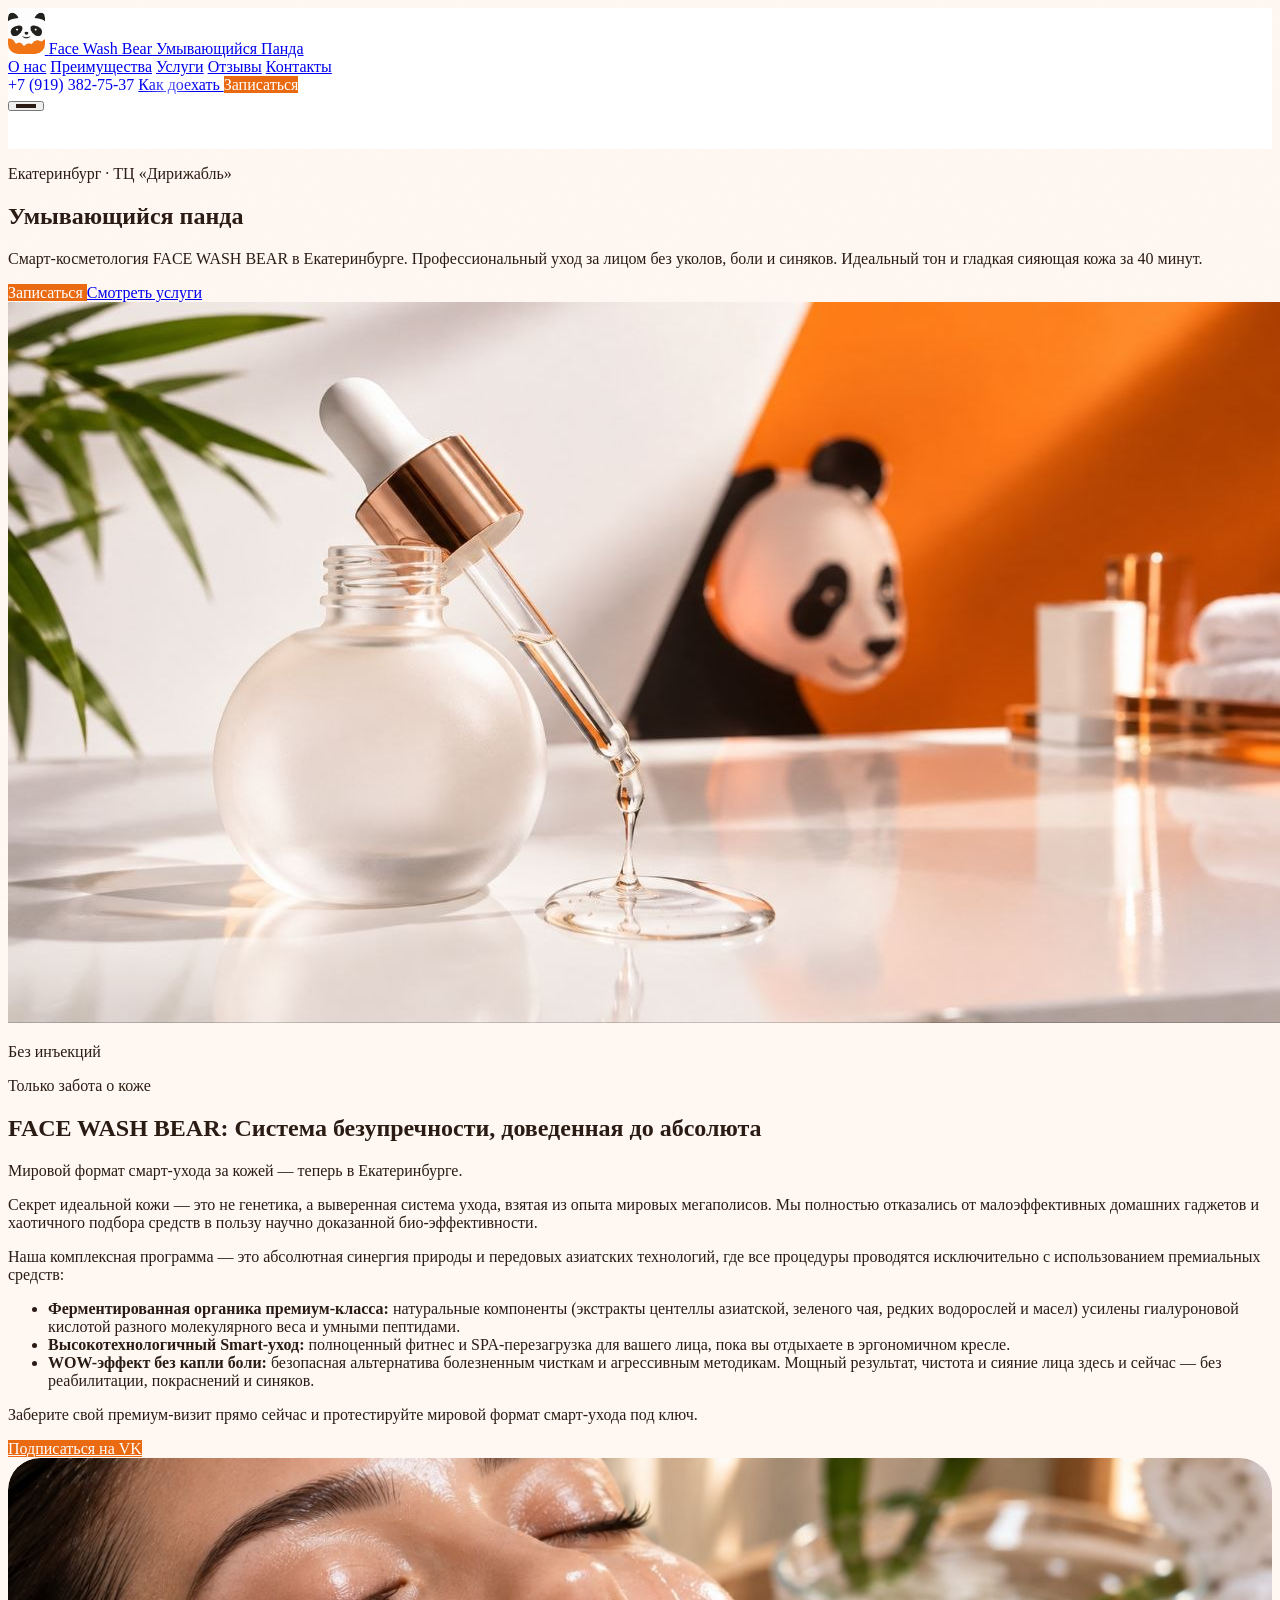
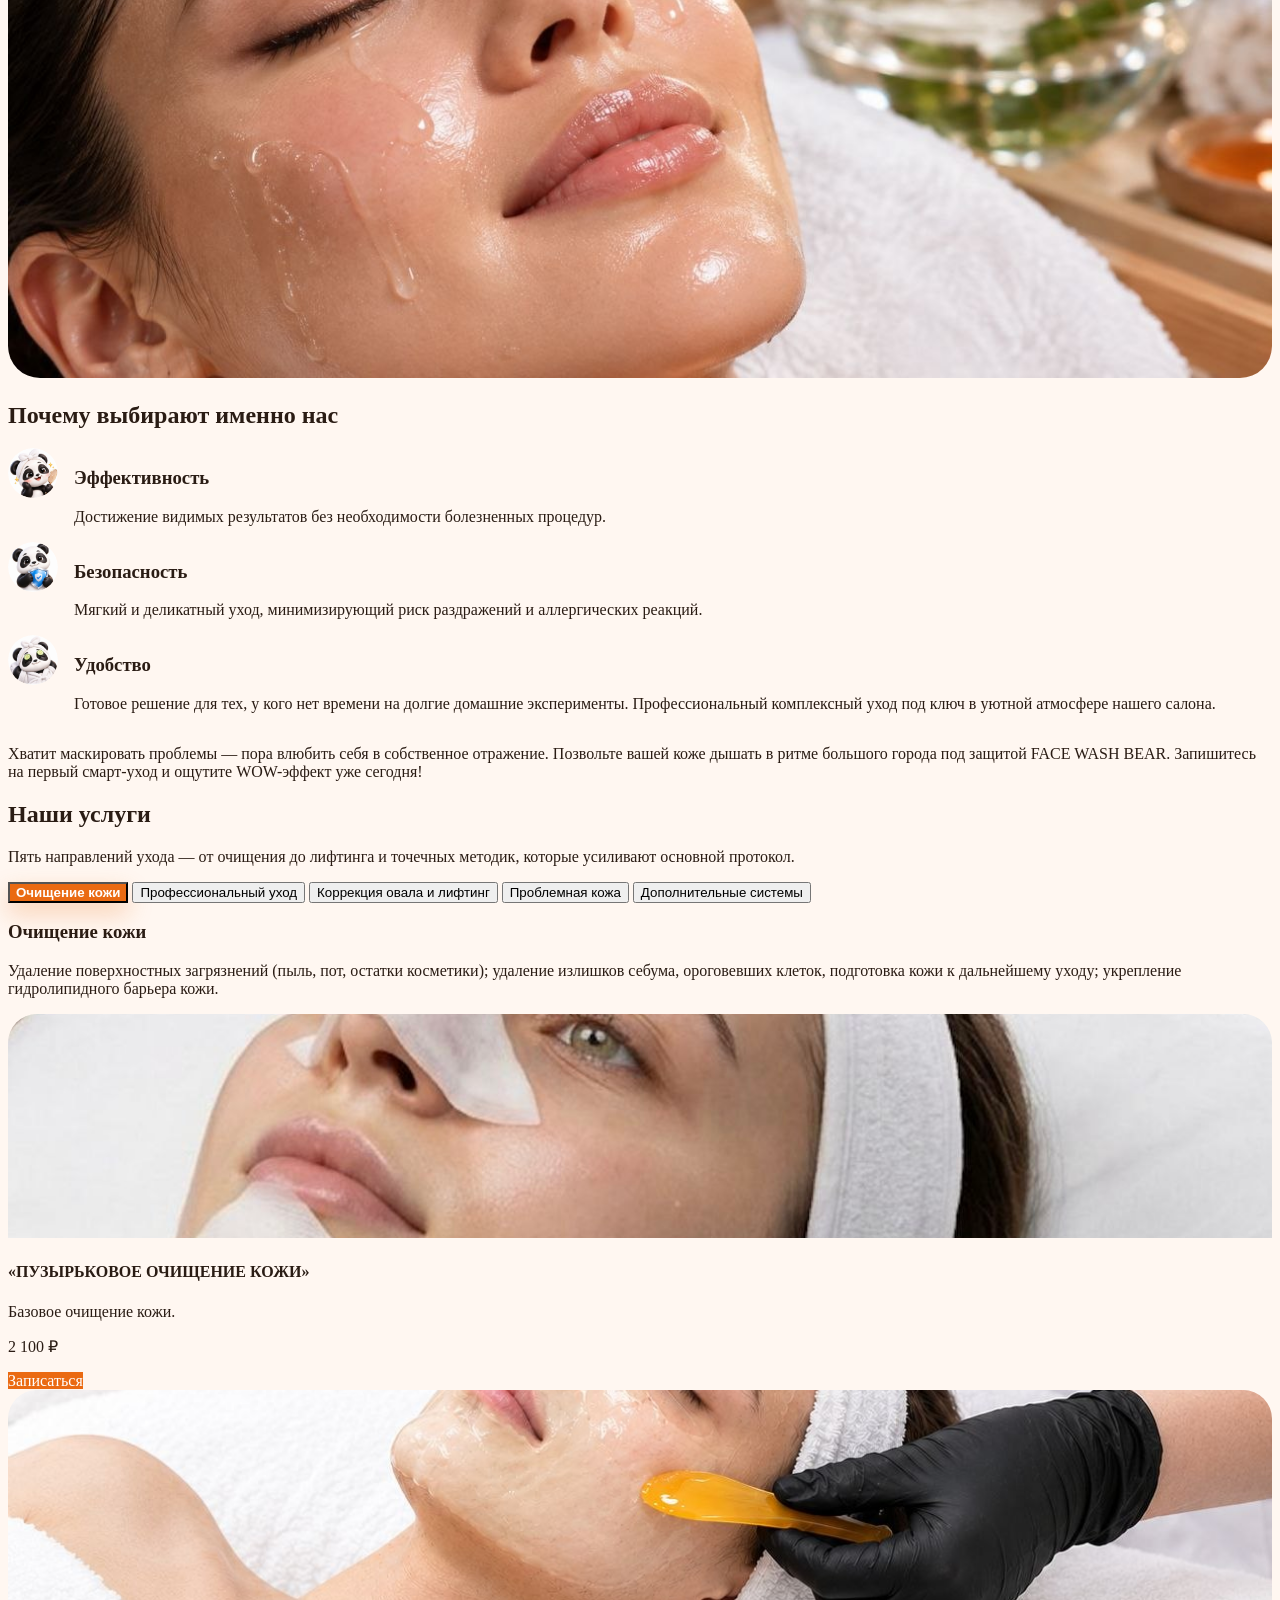
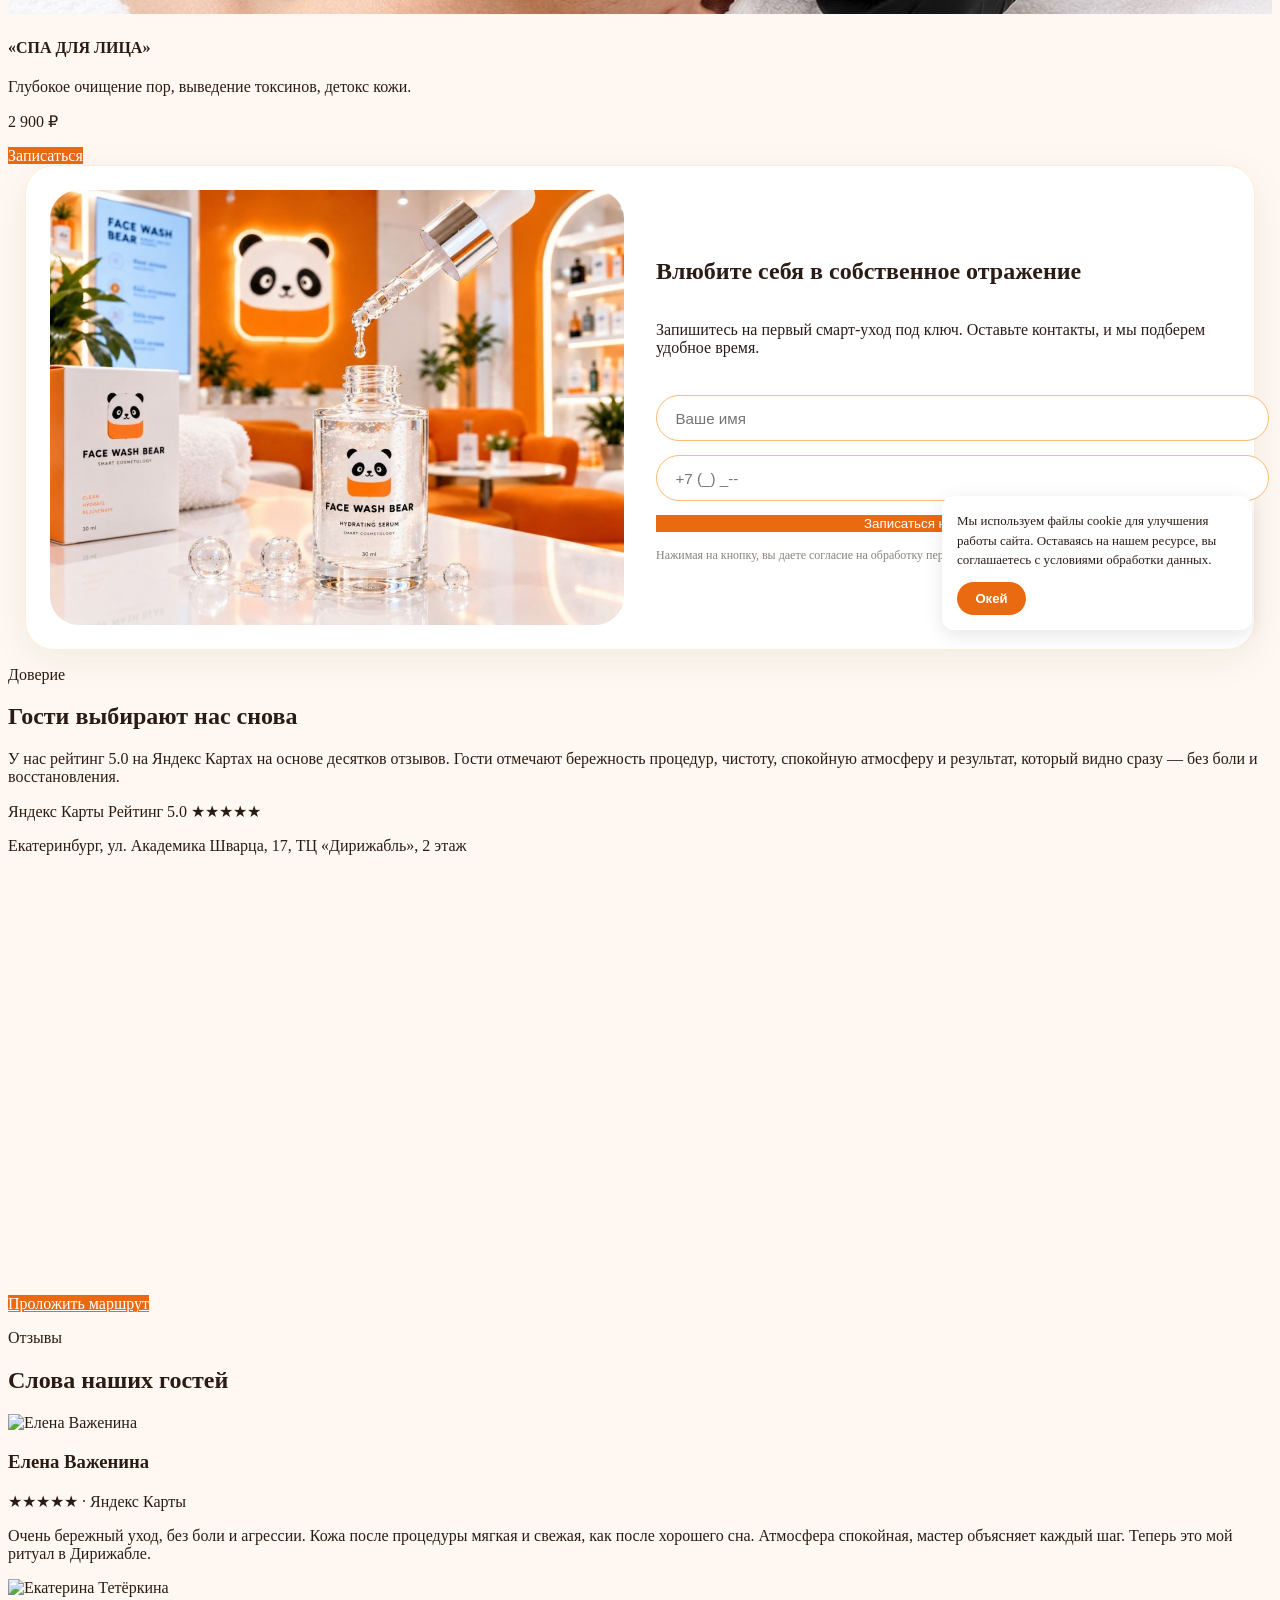
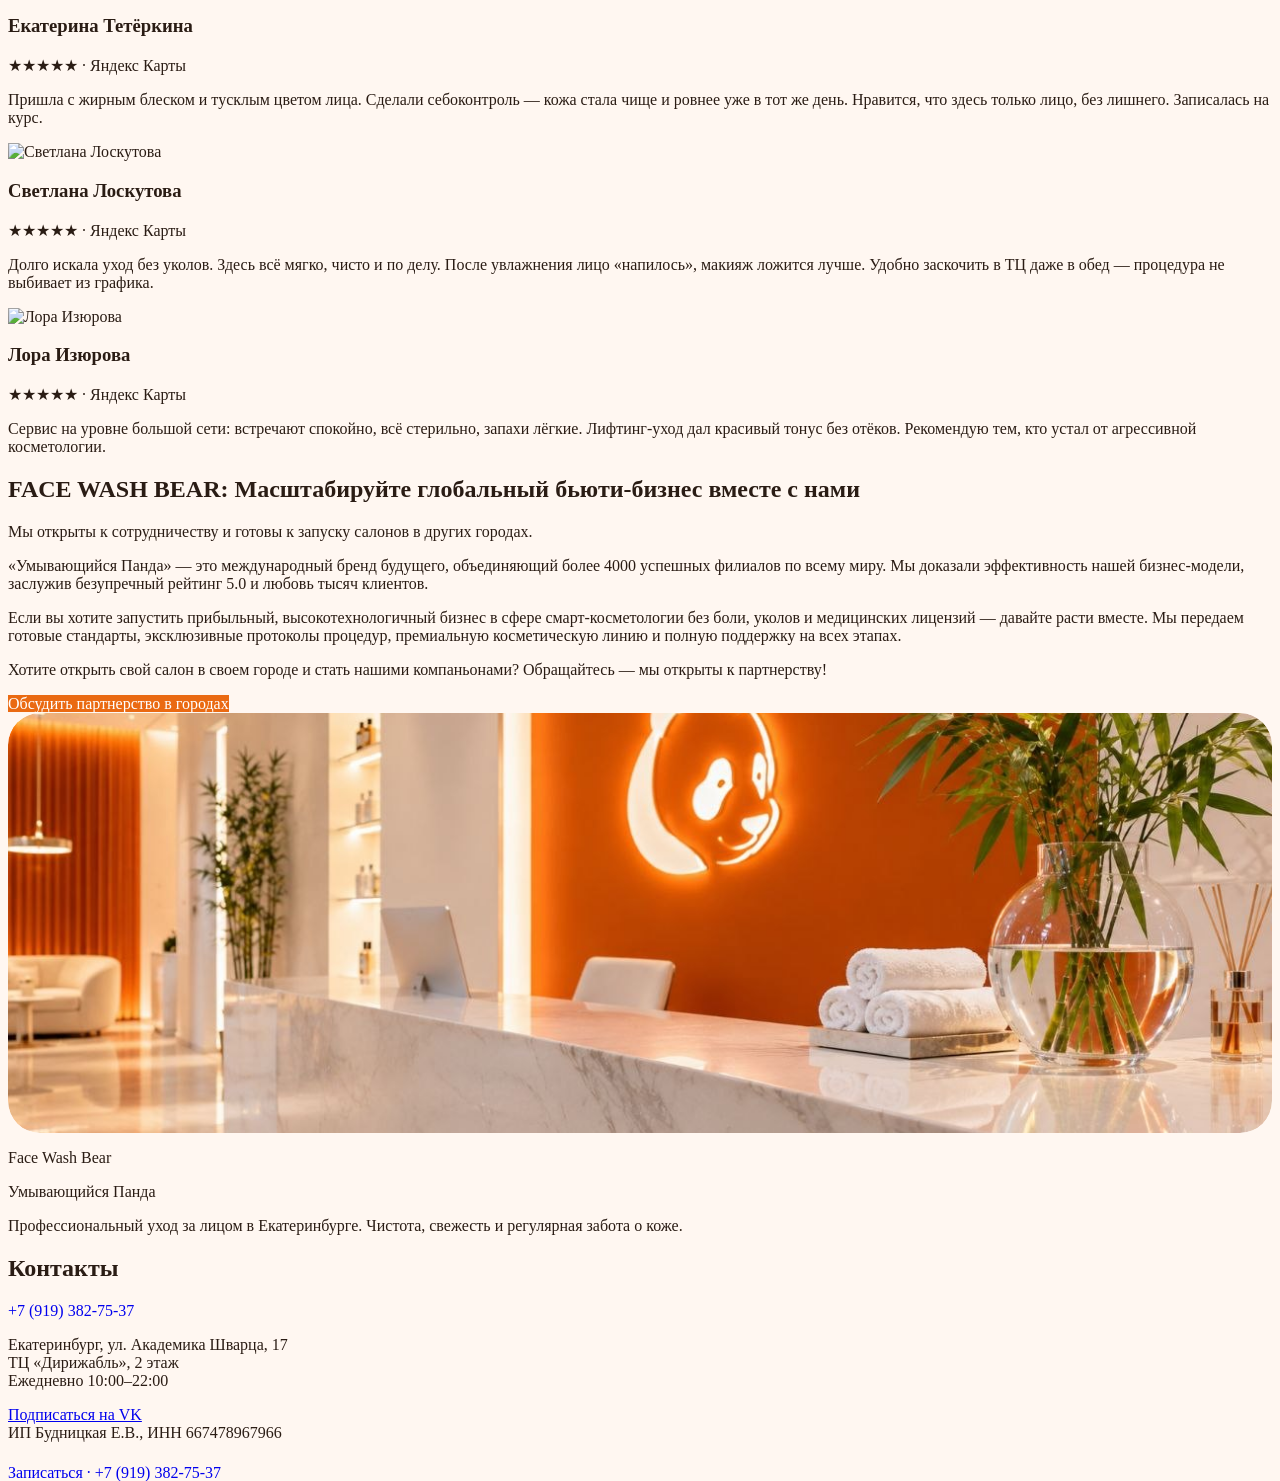
==== index.html @ f10e295e "Connect the order form to Formspree and add a local cookie box." ====
<!DOCTYPE html>
<html lang="ru">
<head>
  <meta charset="UTF-8">
  <meta name="viewport" content="width=device-width, initial-scale=1.0">
  <title>Умывающийся Панда — профессиональный уход за лицом в Екатеринбурге</title>
  <meta name="description" content="FACE WASH BEAR в Екатеринбурге: бережный уход за лицом без инъекций. ТЦ Дирижабль, ул. Академика Шварца, 17. Запись: +7 (919) 382-75-37.">
  <link rel="preconnect" href="https://fonts.googleapis.com">
  <link rel="preconnect" href="https://fonts.gstatic.com" crossorigin>
  <link href="https://fonts.googleapis.com/css2?family=Cormorant+Garamond:wght@500;600;700&family=Manrope:wght@400;500;600;700&display=swap" rel="stylesheet">
  <script src="https://cdn.tailwindcss.com"></script>
  <script>
    tailwind.config = {
      theme: {
        extend: {
          colors: {
            orange: {
              50: "#fff7f1",
              100: "#ffefe4",
              200: "#ffd8c2",
              300: "#ffb894",
              400: "#ff9448",
              500: "#f97316",
              600: "#ea6a12",
              700: "#c2410c",
              800: "#9a3412"
            },
            ink: "#2a1c14"
          },
          fontFamily: {
            serif: ["Cormorant Garamond", "serif"],
            sans: ["Manrope", "sans-serif"]
          },
          maxWidth: {
            site: "1180px"
          }
        }
      }
    };
  </script>
  <link rel="stylesheet" href="css/custom.css">
</head>
<body class="font-sans antialiased">
  <header id="header" class="site-header fixed inset-x-0 top-0 z-50">
    <div class="mx-auto flex max-w-site items-center justify-between gap-4 px-5 py-4 lg:px-8">
      <a href="#hero" class="flex shrink-0 items-center gap-3">
        <!-- Логотип салона: загрузите файл images/logo.png (квадрат 160×160, прозрачный фон, панда/название бренда) -->
        <img
          src="images/logo.png"
          onerror="this.onerror=null;this.src='https://picsum.photos/seed/facewashbear-logo/160/160'"
          alt="Логотип салона Умывающийся Панда"
          class="h-11 w-11 rounded-full object-cover ring-1 ring-orange-200"
        >
        <span class="leading-tight">
          <span class="block text-[11px] uppercase tracking-[0.22em] text-orange-700">Face Wash Bear</span>
          <span class="block font-serif text-lg font-semibold text-ink">Умывающийся Панда</span>
        </span>
      </a>

      <nav class="hidden items-center gap-8 lg:flex" aria-label="Основное меню">
        <a data-nav href="#about" class="nav-link text-sm text-ink/80 hover:text-ink">О нас</a>
        <a data-nav href="#benefits" class="nav-link text-sm text-ink/80 hover:text-ink">Преимущества</a>
        <a data-nav href="#services" class="nav-link text-sm text-ink/80 hover:text-ink">Услуги</a>
        <a data-nav href="#reviews" class="nav-link text-sm text-ink/80 hover:text-ink">Отзывы</a>
        <a data-nav href="#contacts" class="nav-link text-sm text-ink/80 hover:text-ink">Контакты</a>
      </nav>

      <div class="hidden items-center gap-3 lg:flex">
        <a href="tel:+79193827537" class="phone-link text-sm font-medium text-ink">+7 (919) 382-75-37</a>
        <a href="#map" class="rounded-full border border-orange-300 px-5 py-2.5 text-sm font-medium text-orange-800 transition hover:bg-orange-100">
          Как доехать
        </a>
        <a href="tel:+79193827537" class="btn-primary rounded-full bg-orange-700 px-5 py-2.5 text-sm font-semibold text-white">
          Записаться
        </a>
      </div>

      <button id="burger" class="burger flex h-11 w-11 flex-col items-center justify-center gap-1.5 rounded-full border border-orange-200 bg-white/80 lg:hidden" aria-label="Открыть меню" aria-expanded="false">
        <span></span><span></span><span></span>
      </button>
    </div>

    <div id="mobile-menu" class="mobile-menu absolute inset-x-4 top-[84px] rounded-3xl border border-orange-100 bg-white/95 p-6 shadow-xl shadow-orange-800/5 backdrop-blur-xl lg:hidden">
      <nav class="flex flex-col gap-4 text-base" aria-label="Мобильное меню">
        <a href="#about">О нас</a>
        <a href="#benefits">Преимущества</a>
        <a href="#services">Услуги</a>
        <a href="#reviews">Отзывы</a>
        <a href="#contacts">Контакты</a>
      </nav>
      <div class="mt-6 grid gap-3">
        <a href="tel:+79193827537" class="phone-link text-center text-base font-medium text-ink">+7 (919) 382-75-37</a>
        <a href="#map" class="rounded-full border border-orange-300 px-5 py-3 text-center text-sm font-medium">Как доехать</a>
        <a href="tel:+79193827537" class="rounded-full bg-orange-700 px-5 py-3 text-center text-sm font-semibold text-white">Записаться</a>
      </div>
    </div>
  </header>

  <main>
    <section id="hero" class="relative overflow-hidden px-5 pb-20 pt-32 lg:px-8 lg:pb-28 lg:pt-40">
      <div class="hero-orb pointer-events-none absolute -left-24 top-10 h-72 w-72 rounded-full bg-orange-200/70 blur-3xl"></div>
      <div class="hero-orb pointer-events-none absolute right-0 top-40 h-80 w-80 rounded-full bg-orange-100 blur-3xl"></div>

      <div class="mx-auto grid max-w-site items-center gap-12 lg:grid-cols-[1.05fr_0.95fr] lg:gap-16">
        <div>
          <p class="mb-5 inline-flex items-center gap-2 rounded-full bg-white/80 px-4 py-2 text-xs uppercase tracking-[0.18em] text-orange-700 ring-1 ring-orange-200">
            Екатеринбург · ТЦ «Дирижабль»
          </p>
          <h1 class="relative z-10 max-w-xl font-serif text-4xl font-bold leading-[1.12] text-ink sm:text-5xl lg:text-[3.4rem]">
            Умывающийся панда
          </h1>
          <p class="relative z-10 mt-6 max-w-lg text-base leading-relaxed text-ink sm:text-lg">
            Смарт-косметология FACE WASH BEAR в Екатеринбурге. Профессиональный уход за лицом без уколов, боли и синяков. Идеальный тон и гладкая сияющая кожа за 40 минут.
          </p>
          <div class="mt-9 flex flex-col gap-3 sm:flex-row">
            <a href="tel:+79193827537" class="btn-primary inline-flex items-center justify-center rounded-full bg-orange-700 px-7 py-3.5 text-sm font-semibold text-white">
              Записаться
            </a>
            <a href="#services" class="inline-flex items-center justify-center rounded-full px-7 py-3.5 text-sm font-medium text-orange-800 ring-1 ring-orange-300 hover:bg-white">
              Смотреть услуги
            </a>
          </div>
        </div>

        <div class="hero-photo relative">
          <div class="absolute -left-6 -top-6 h-28 w-28 rounded-full bg-orange-200/80 blur-2xl"></div>
          <!-- Главное фото Hero: images/hero-bg.jpg — сыворотка и панда, оранжевый фон -->
          <div class="overflow-hidden rounded-[2.2rem] bg-orange-100 shadow-[0_30px_80px_rgba(194,65,12,0.14)]">
            <img
              src="images/hero-bg.jpg"
              alt="Сыворотка FACE WASH BEAR"
              class="h-[420px] w-full object-cover lg:h-[540px]"
            >
          </div>
          <div class="absolute -bottom-5 left-6 rounded-2xl bg-white/90 px-5 py-4 shadow-lg shadow-orange-800/10 backdrop-blur">
            <p class="text-xs uppercase tracking-[0.16em] text-orange-700">Без инъекций</p>
            <p class="font-serif text-xl text-ink">Только забота о коже</p>
          </div>
        </div>
      </div>
    </section>

    <section id="about" class="px-5 py-20 lg:px-8 lg:py-28">
      <div class="mx-auto grid max-w-site items-center gap-14 lg:grid-cols-2">
        <div class="reveal">
          <h2 class="font-serif text-3xl font-bold leading-tight sm:text-4xl lg:text-5xl">
            FACE WASH BEAR: Система безупречности, доведенная до абсолюта
          </h2>
          <p class="mt-4 font-serif text-xl font-semibold leading-snug text-orange-700 sm:text-2xl">
            Мировой формат смарт-ухода за кожей — теперь в Екатеринбурге.
          </p>
          <div class="mt-7 space-y-5 text-base leading-relaxed text-ink/80">
            <p>
              Секрет идеальной кожи — это не генетика, а выверенная система ухода, взятая из опыта мировых мегаполисов. Мы полностью отказались от малоэффективных домашних гаджетов и хаотичного подбора средств в пользу научно доказанной био-эффективности.
            </p>
            <p>
              Наша комплексная программа — это абсолютная синергия природы и передовых азиатских технологий, где все процедуры проводятся исключительно с использованием премиальных средств:
            </p>
          </div>
          <ul id="benefits" class="mt-6 list-disc space-y-4 pl-5 text-base leading-relaxed text-ink/80">
            <li>
              <strong class="font-semibold text-ink">Ферментированная органика премиум-класса:</strong> натуральные компоненты (экстракты центеллы азиатской, зеленого чая, редких водорослей и масел) усилены гиалуроновой кислотой разного молекулярного веса и умными пептидами.
            </li>
            <li>
              <strong class="font-semibold text-ink">Высокотехнологичный Smart-уход:</strong> полноценный фитнес и SPA-перезагрузка для вашего лица, пока вы отдыхаете в эргономичном кресле.
            </li>
            <li>
              <strong class="font-semibold text-ink">WOW-эффект без капли боли:</strong> безопасная альтернатива болезненным чисткам и агрессивным методикам. Мощный результат, чистота и сияние лица здесь и сейчас — без реабилитации, покраснений и синяков.
            </li>
          </ul>
          <p class="mt-8 font-serif text-lg font-bold italic leading-snug text-orange-800 sm:text-xl">
            Заберите свой премиум-визит прямо сейчас и протестируйте мировой формат смарт-ухода под ключ.
          </p>
          <a href="https://vk.ru/club237378703" target="_blank" rel="noopener noreferrer" class="btn-primary mt-6 inline-flex rounded-full bg-orange-700 px-5 py-2.5 text-sm font-semibold text-white">
            Подписаться на VK
          </a>
        </div>
        <div class="about-visual reveal overflow-hidden rounded-[2rem]">
          <!-- Фото раздела «О бренде»: images/about-brand.png -->
          <img
            src="images/about-brand.png"
            alt="Уход за лицом FACE WASH BEAR"
            class="about-photo h-[520px] w-full object-cover"
          >
        </div>
      </div>
    </section>

    <section id="why-us" class="bg-white/60 px-5 py-20 lg:px-8 lg:py-28">
      <div class="mx-auto max-w-3xl">
        <h2 class="text-center font-serif text-3xl font-bold leading-tight sm:text-4xl lg:text-5xl">
          Почему выбирают именно нас
        </h2>

        <ul class="utp-list mt-12 space-y-8">
          <li class="utp-item flex items-start gap-4 sm:gap-5">
            <!-- Иконка панды для Эффективности -->
            <span class="utp-icon-wrap">
              <img src="images/utp-effectiveness.png" alt="" class="utp-icon">
            </span>
            <div>
              <h3 class="font-serif text-xl font-bold sm:text-2xl">Эффективность</h3>
              <p class="mt-2 text-base leading-relaxed text-ink/80">Достижение видимых результатов без необходимости болезненных процедур.</p>
            </div>
          </li>
          <li class="utp-item flex items-start gap-4 sm:gap-5">
            <!-- Иконка панды для Безопасности -->
            <span class="utp-icon-wrap">
              <img src="images/utp-safety.png" alt="" class="utp-icon">
            </span>
            <div>
              <h3 class="font-serif text-xl font-bold sm:text-2xl">Безопасность</h3>
              <p class="mt-2 text-base leading-relaxed text-ink/80">Мягкий и деликатный уход, минимизирующий риск раздражений и аллергических реакций.</p>
            </div>
          </li>
          <li class="utp-item flex items-start gap-4 sm:gap-5">
            <!-- Иконка панды для Удобства -->
            <span class="utp-icon-wrap">
              <img src="images/utp-convenience.png" alt="" class="utp-icon">
            </span>
            <div>
              <h3 class="font-serif text-xl font-bold sm:text-2xl">Удобство</h3>
              <p class="mt-2 text-base leading-relaxed text-ink/80">Готовое решение для тех, у кого нет времени на долгие домашние эксперименты. Профессиональный комплексный уход под ключ в уютной атмосфере нашего салона.</p>
            </div>
          </li>
        </ul>

        <p class="utp-cta mt-12 text-center font-serif text-lg font-bold leading-snug text-orange-800 sm:text-xl lg:text-2xl">
          Хватит маскировать проблемы — пора влюбить себя в собственное отражение. Позвольте вашей коже дышать в ритме большого города под защитой FACE WASH BEAR. Запишитесь на первый смарт-уход и ощутите WOW-эффект уже сегодня!
        </p>
      </div>
    </section>

    <section id="services" class="px-5 py-20 lg:px-8 lg:py-28">
      <div class="mx-auto max-w-site">
        <div class="reveal mx-auto max-w-3xl text-center">
          <h2 class="font-serif text-4xl font-semibold leading-tight sm:text-5xl lg:text-6xl">Наши услуги</h2>
          <p class="mt-5 text-base leading-relaxed text-ink/70">Пять направлений ухода — от очищения до лифтинга и точечных методик, которые усиливают основной протокол.</p>
        </div>

        <div id="service-tabs" class="relative z-10 mt-10 flex flex-wrap justify-center gap-2" role="tablist" aria-label="Категории услуг">
          <button type="button" class="tab-btn is-active rounded-full bg-white px-4 py-2.5 text-sm text-ink ring-1 ring-orange-200" data-category="cat-cleanse" onclick="openServiceTab('cat-cleanse')" aria-selected="true">Очищение кожи</button>
          <button type="button" class="tab-btn rounded-full bg-white px-4 py-2.5 text-sm font-medium text-ink ring-1 ring-orange-200" data-category="cat-pro" onclick="openServiceTab('cat-pro')" aria-selected="false">Профессиональный уход</button>
          <button type="button" class="tab-btn rounded-full bg-white px-4 py-2.5 text-sm font-medium text-ink ring-1 ring-orange-200" data-category="cat-lift" onclick="openServiceTab('cat-lift')" aria-selected="false">Коррекция овала и лифтинг</button>
          <button type="button" class="tab-btn rounded-full bg-white px-4 py-2.5 text-sm font-medium text-ink ring-1 ring-orange-200" data-category="cat-problem" onclick="openServiceTab('cat-problem')" aria-selected="false">Проблемная кожа</button>
          <button type="button" class="tab-btn rounded-full bg-white px-4 py-2.5 text-sm font-medium text-ink ring-1 ring-orange-200" data-category="cat-extra" onclick="openServiceTab('cat-extra')" aria-selected="false">Дополнительные системы</button>
        </div>

        <div id="cat-cleanse" class="tab-panel is-open mt-12" role="tabpanel">
          <div class="mx-auto max-w-3xl text-center">
            <h3 class="font-serif text-3xl sm:text-4xl">Очищение кожи</h3>
            <p class="mt-4 text-sm leading-relaxed text-ink/70 sm:text-base">Удаление поверхностных загрязнений (пыль, пот, остатки косметики); удаление излишков себума, ороговевших клеток, подготовка кожи к дальнейшему уходу; укрепление гидролипидного барьера кожи.</p>
          </div>
          <div class="mt-10 grid gap-7 md:grid-cols-2">
            <article class="service-card overflow-hidden rounded-[1.8rem] bg-white ring-1 ring-orange-100">
              <!-- Картинка услуги «Пузырьковое очищение кожи»: images/bubble-clean.png -->
              <img src="images/bubble-clean.png" alt="Пузырьковое очищение кожи" class="bubble-clean-photo h-56 w-full object-cover">
              <div class="p-7">
                <h4 class="font-serif text-2xl leading-snug">«ПУЗЫРЬКОВОЕ ОЧИЩЕНИЕ КОЖИ»</h4>
                <p class="mt-3 text-sm leading-relaxed text-ink/70">Базовое очищение кожи.</p>
                <p class="mt-5 font-serif text-4xl text-orange-800">2 100 ₽</p>
                <a href="tel:+79193827537" class="btn-primary mt-6 inline-flex rounded-full bg-orange-700 px-5 py-2.5 text-sm font-semibold text-white">Записаться</a>
              </div>
            </article>
            <article class="service-card overflow-hidden rounded-[1.8rem] bg-white ring-1 ring-orange-100">
              <!-- Картинка услуги «СПА для лица»: images/spa-facial.png -->
              <img src="images/spa-facial.png" alt="СПА для лица" class="spa-facial-photo h-56 w-full object-cover">
              <div class="p-7">
                <h4 class="font-serif text-2xl leading-snug">«СПА ДЛЯ ЛИЦА»</h4>
                <p class="mt-3 text-sm leading-relaxed text-ink/70">Глубокое очищение пор, выведение токсинов, детокс кожи.</p>
                <p class="mt-5 font-serif text-4xl text-orange-800">2 900 ₽</p>
                <a href="tel:+79193827537" class="btn-primary mt-6 inline-flex rounded-full bg-orange-700 px-5 py-2.5 text-sm font-semibold text-white">Записаться</a>
              </div>
            </article>
          </div>
        </div>

        <div id="cat-pro" class="tab-panel mt-12" role="tabpanel">
          <div class="mx-auto max-w-3xl text-center">
            <h3 class="font-serif text-3xl sm:text-4xl">Профессиональный уход</h3>
            <p class="mt-4 text-sm leading-relaxed text-ink/70 sm:text-base">Профессиональные концентраты и сыворотки, аппаратные методики и глубина воздействия; решение конкретных проблем.</p>
          </div>
          <div class="mt-10 grid gap-7 md:grid-cols-2 lg:grid-cols-3">
            <article class="service-card overflow-hidden rounded-[1.8rem] bg-white ring-1 ring-orange-100">
              <!-- Картинка услуги «Супер увлажнение»: images/super-hydration.png -->
              <img src="images/super-hydration.png" alt="Супер увлажнение" class="super-hydration-photo h-56 w-full object-cover">
              <div class="p-7">
                <h4 class="font-serif text-2xl leading-snug">«СУПЕР УВЛАЖНЕНИЕ»</h4>
                <p class="mt-3 text-sm leading-relaxed text-ink/70">Эффект упругой кожи с влажным, слегка глянцевым сиянием (Dolphin skin).</p>
                <p class="mt-5 font-serif text-4xl text-orange-800">2 100 ₽</p>
                <a href="tel:+79193827537" class="btn-primary mt-6 inline-flex rounded-full bg-orange-700 px-5 py-2.5 text-sm font-semibold text-white">Записаться</a>
              </div>
            </article>
            <article class="service-card overflow-hidden rounded-[1.8rem] bg-white ring-1 ring-orange-100">
              <!-- Картинка услуги «Сияние»: images/service-shining.png -->
              <img src="images/service-shining.png" alt="Сияние" class="service-shining-photo h-56 w-full object-cover">
              <div class="p-7">
                <h4 class="font-serif text-2xl leading-snug">«СИЯНИЕ»</h4>
                <p class="mt-3 text-sm leading-relaxed text-ink/70">Ритуал осветления кожи, эффект стеклянной кожи.</p>
                <p class="mt-5 font-serif text-4xl text-orange-800">2 100 ₽</p>
                <a href="tel:+79193827537" class="btn-primary mt-6 inline-flex rounded-full bg-orange-700 px-5 py-2.5 text-sm font-semibold text-white">Записаться</a>
              </div>
            </article>
            <article class="service-card overflow-hidden rounded-[1.8rem] bg-white ring-1 ring-orange-100 md:col-span-2 lg:col-span-1">
              <!-- Картинка услуги «Шой-ду-ду увлажнение и питание»: images/service-shoydudu.png -->
              <img src="images/service-shoydudu.png" alt="Шой-ду-ду увлажнение и питание" class="service-shoydudu-photo h-56 w-full object-cover">
              <div class="p-7">
                <h4 class="font-serif text-2xl leading-snug">«ШОЙ-ДУ-ДУ УВЛАЖНЕНИЕ И ПИТАНИЕ»</h4>
                <p class="mt-3 text-sm leading-relaxed text-ink/70">Эффект замедления видимых возрастных процессов + пробуждение естественного сияния и тонуса.</p>
                <p class="mt-5 font-serif text-4xl text-orange-800">3 600 ₽</p>
                <a href="tel:+79193827537" class="btn-primary mt-6 inline-flex rounded-full bg-orange-700 px-5 py-2.5 text-sm font-semibold text-white">Записаться</a>
              </div>
            </article>
          </div>
        </div>

        <div id="cat-lift" class="tab-panel mt-12" role="tabpanel">
          <div class="mx-auto max-w-3xl text-center">
            <h3 class="font-serif text-3xl sm:text-4xl">Коррекция овала лица и лифтинг</h3>
            <p class="mt-4 text-sm leading-relaxed text-ink/70 sm:text-base">Стимуляция коллагеногенеза с эффектом подтяжки; повышение тургора и тонуса кожи.</p>
          </div>
          <div class="mt-10 grid gap-7 md:grid-cols-2 lg:grid-cols-3">
            <article class="service-card overflow-hidden rounded-[1.8rem] bg-white ring-1 ring-orange-100">
              <!-- Картинка услуги «Пилатес для лица»: images/service-pilates.png -->
              <img src="images/service-pilates.png" alt="Пилатес для лица" class="h-56 w-full object-cover">
              <div class="p-7">
                <h4 class="font-serif text-2xl leading-snug">«ПИЛАТЕС ДЛЯ ЛИЦА»</h4>
                <p class="mt-3 text-sm leading-relaxed text-ink/70">Лифтинг-эффект, восстановление тонуса и упругости кожи.</p>
                <p class="mt-5 font-serif text-4xl text-orange-800">2 800 ₽</p>
                <a href="tel:+79193827537" class="btn-primary mt-6 inline-flex rounded-full bg-orange-700 px-5 py-2.5 text-sm font-semibold text-white">Записаться</a>
              </div>
            </article>
            <article class="service-card overflow-hidden rounded-[1.8rem] bg-white ring-1 ring-orange-100">
              <div class="relative">
                <!-- Картинка флагманской услуги «Сияющий взгляд»: images/service-shining-gaze.png -->
                <img src="images/service-shining-gaze.png" alt="Сияющий взгляд" class="h-56 w-full object-cover">
                <span class="flag-badge absolute left-4 top-4 rounded-full bg-orange-600 px-3 py-1 text-[11px] font-semibold uppercase text-white shadow-sm">Флагман</span>
              </div>
              <div class="p-7">
                <h4 class="font-serif text-2xl leading-snug">«СИЯЮЩИЙ ВЗГЛЯД»</h4>
                <p class="mt-3 text-sm leading-relaxed text-ink/70">Эффект-Pro‑Xylane, восстановление тонуса и упругости кожи вокруг глаз, выравнивание тона в зоне под глазами.</p>
                <p class="mt-5 font-serif text-4xl text-orange-800">4 500 ₽</p>
                <a href="tel:+79193827537" class="btn-primary mt-6 inline-flex rounded-full bg-orange-700 px-5 py-2.5 text-sm font-semibold text-white">Записаться</a>
              </div>
            </article>
            <article class="service-card overflow-hidden rounded-[1.8rem] bg-white ring-1 ring-orange-100 md:col-span-2 lg:col-span-1">
              <div class="relative">
                <!-- Картинка флагманской услуги «4D коллагеновый лифтинг»: images/service-collagen-4d.png -->
                <img src="images/service-collagen-4d.png" alt="4D коллагеновый лифтинг" class="h-56 w-full object-cover">
                <span class="flag-badge absolute left-4 top-4 rounded-full bg-orange-600 px-3 py-1 text-[11px] font-semibold uppercase text-white shadow-sm">Флагман</span>
              </div>
              <div class="p-7">
                <h4 class="font-serif text-2xl leading-snug">«<span class="whitespace-nowrap">4D</span> КОЛЛАГЕНОВЫЙ ЛИФТИНГ»</h4>
                <p class="mt-3 text-sm leading-relaxed text-ink/70">Эффект выраженного лифтинга, глубокого восстановления кожи, стимуляция выработки синтеза коллагена и эластина, улучшения плотности и чёткости овала лица.</p>
                <p class="mt-5 font-serif text-4xl text-orange-800">5 600 ₽</p>
                <a href="tel:+79193827537" class="btn-primary mt-6 inline-flex rounded-full bg-orange-700 px-5 py-2.5 text-sm font-semibold text-white">Записаться</a>
              </div>
            </article>
          </div>
        </div>

        <div id="cat-problem" class="tab-panel mt-12" role="tabpanel">
          <div class="mx-auto max-w-3xl text-center">
            <h3 class="font-serif text-3xl sm:text-4xl">Профессиональный уход за проблемной кожей</h3>
            <p class="mt-4 text-sm leading-relaxed text-ink/70 sm:text-base">Анти-акне, сужение пор, снятие воспалений, успокоение кожи, антистресс кожи, контроль выработки себума.</p>
          </div>
          <div class="mt-10 mx-auto grid max-w-xl gap-7">
            <article class="service-card overflow-hidden rounded-[1.8rem] bg-white ring-1 ring-orange-100">
              <div class="relative">
                <!-- Картинка флагманской услуги «Себоконтроль»: images/service-sebocontrol.png -->
                <img src="images/service-sebocontrol.png" alt="Себоконтроль" class="service-sebocontrol-photo h-64 w-full object-cover">
                <span class="flag-badge absolute left-4 top-4 rounded-full bg-orange-600 px-3 py-1 text-[11px] font-semibold uppercase text-white shadow-sm">Флагман</span>
              </div>
              <div class="p-7">
                <h4 class="font-serif text-2xl leading-snug">«СЕБОКОНТРОЛЬ»</h4>
                <p class="mt-3 text-sm leading-relaxed text-ink/70">Противовоспалительный эффект, успокоение и восстановление проблемной кожи.</p>
                <p class="mt-5 font-serif text-4xl text-orange-800">5 900 ₽</p>
                <a href="tel:+79193827537" class="btn-primary mt-6 inline-flex rounded-full bg-orange-700 px-5 py-2.5 text-sm font-semibold text-white">Записаться</a>
              </div>
            </article>
          </div>
        </div>

        <div id="cat-extra" class="tab-panel mt-12" role="tabpanel">
          <div class="mx-auto max-w-3xl text-center">
            <h3 class="font-serif text-3xl sm:text-4xl">Дополнительные системы к основным процедурам</h3>
            <p class="mt-4 text-sm leading-relaxed text-ink/70 sm:text-base">Целенаправленные методики, аппараты или составы, которые подключают к основному протоколу, чтобы усилить или закрепить результат.</p>
          </div>
          <div class="mt-10 grid gap-7 md:grid-cols-2 lg:grid-cols-3">
            <article class="service-card overflow-hidden rounded-[1.8rem] bg-white ring-1 ring-orange-100">
              <!-- Картинка услуги «Йога для лица»: загрузите файл images/service-10.jpg (4:3, 1200×900, массаж лица / снятие мышечного напряжения) -->
              <img src="images/service-face-yoga.jpg" alt="Йога для лица" class="h-56 w-full object-cover">
              <div class="p-7">
                <h4 class="font-serif text-2xl leading-snug">«ЙОГА ДЛЯ ЛИЦА»</h4>
                <p class="mt-3 text-sm leading-relaxed text-ink/70">Авторская методика массажа от Face Wash Bear с эффектом разблокировки напряжения мышц лица.</p>
                <p class="mt-5 font-serif text-4xl text-orange-800">1 500 ₽</p>
                <a href="tel:+79193827537" class="btn-primary mt-6 inline-flex rounded-full bg-orange-700 px-5 py-2.5 text-sm font-semibold text-white">Записаться</a>
              </div>
            </article>
            <article class="service-card overflow-hidden rounded-[1.8rem] bg-white ring-1 ring-orange-100">
              <!-- Картинка услуги «Уход зоны декольте и шеи»: images/service-neck-decollete.png -->
              <img src="images/service-neck-decollete.png" alt="Уход зоны декольте и шеи" class="h-56 w-full object-cover">
              <div class="p-7">
                <h4 class="font-serif text-2xl leading-snug">«УХОД ЗОНЫ ДЕКОЛЬТЕ И ШЕИ»</h4>
                <p class="mt-3 text-sm leading-relaxed text-ink/70">Авторская методика массажа зоны платизмы от Face Wash Bear с эффектом снятия гипертонуса мышц шеи; поддержание четкости овала.</p>
                <p class="mt-5 font-serif text-4xl text-orange-800">1 500 ₽</p>
                <a href="tel:+79193827537" class="btn-primary mt-6 inline-flex rounded-full bg-orange-700 px-5 py-2.5 text-sm font-semibold text-white">Записаться</a>
              </div>
            </article>
            <article class="service-card overflow-hidden rounded-[1.8rem] bg-white ring-1 ring-orange-100 md:col-span-2 lg:col-span-1">
              <!-- Картинка услуги «Шелковое прикосновение рук»: images/service-silk-hands.png -->
              <img src="images/service-silk-hands.png" alt="Шелковое прикосновение рук" class="h-56 w-full object-cover">
              <div class="p-7">
                <h4 class="font-serif text-2xl leading-snug">«ШЕЛКОВОЕ ПРИКОСНОВЕНИЕ РУК»</h4>
                <p class="mt-3 text-sm leading-relaxed text-ink/70">Коррекция возрастных изменений кожи кистей, стимуляция регенеративных процессов и синтеза коллагена в коже рук.</p>
                <p class="mt-5 font-serif text-4xl text-orange-800">1 300 ₽</p>
                <a href="tel:+79193827537" class="btn-primary mt-6 inline-flex rounded-full bg-orange-700 px-5 py-2.5 text-sm font-semibold text-white">Записаться</a>
              </div>
            </article>
          </div>
        </div>
      </div>
    </section>

    <section id="order-form" class="px-5 py-20 lg:px-8 lg:py-28">
      <div class="order-form-card">
        <div class="order-form-grid">
          <div class="order-form-media">
            <img src="images/serum.png" alt="Сыворотка FACE WASH BEAR" class="order-form-photo">
          </div>
          <div class="order-form-content">
            <h2 class="font-serif text-3xl font-bold leading-tight sm:text-4xl lg:text-5xl">Влюбите себя в собственное отражение</h2>
            <p class="mt-5 leading-relaxed text-ink/75">Запишитесь на первый смарт-уход под ключ. Оставьте контакты, и мы подберем удобное время.</p>
            <form action="https://formspree.io" method="POST">
              <input type="text" name="name" required placeholder="Ваше имя" autocomplete="name">
              <input type="tel" name="phone" required placeholder="+7 (_) _--" pattern="^(\+7|8)?\s?\(?\d{3}\)?\s?\d{3}-?\d{2}-?\d{2}$" title="Пожалуйста, введите корректный номер телефона" autocomplete="tel" inputmode="tel">
              <button type="submit" class="btn-primary inline-flex items-center justify-center rounded-full bg-orange-700 px-5 py-2.5 text-sm font-semibold text-white">Записаться на процедуру</button>
            </form>
            <p class="order-form-legal">Нажимая на кнопку, вы даете согласие на обработку персональных данных</p>
          </div>
        </div>
      </div>
      <div id="cookie-local-popup">
        <p>Мы используем файлы cookie для улучшения работы сайта. Оставаясь на нашем ресурсе, вы соглашаетесь с условиями обработки данных.</p>
        <button type="button" id="cookie-local-ok">Окей</button>
      </div>
      <script>
        (function () {
          var popup = document.getElementById("cookie-local-popup");
          var ok = document.getElementById("cookie-local-ok");
          if (!popup || !ok) return;
          if (window.localStorage.getItem("cookie_form_accepted") === "true") {
            popup.style.display = "none";
            return;
          }
          ok.addEventListener("click", function () {
            window.localStorage.setItem("cookie_form_accepted", "true");
            popup.style.display = "none";
          });
        })();
      </script>
    </section>

    <section id="map" class="bg-white/70 px-5 py-20 lg:px-8 lg:py-28">
      <div class="mx-auto grid max-w-site items-stretch gap-10 lg:grid-cols-[0.9fr_1.1fr]">
        <div class="reveal flex flex-col justify-center">
          <p class="mb-3 text-xs uppercase tracking-[0.2em] text-orange-700">Доверие</p>
          <h2 class="font-serif text-3xl font-semibold sm:text-4xl">Гости выбирают нас снова</h2>
          <p class="mt-5 leading-relaxed text-ink/75">
            У нас рейтинг 5.0 на Яндекс Картах на основе десятков отзывов. Гости отмечают бережность процедур, чистоту, спокойную атмосферу и результат, который видно сразу — без боли и восстановления.
          </p>
          <div class="rating-glow mt-8 inline-flex w-fit flex-col rounded-[1.6rem] bg-orange-700 px-8 py-6 text-white">
            <span class="text-sm uppercase tracking-[0.18em] text-white/70">Яндекс Карты</span>
            <span class="mt-1 font-serif text-5xl">Рейтинг 5.0</span>
            <span class="mt-2 text-2xl tracking-[0.2em]" aria-label="Пять звёзд">★★★★★</span>
          </div>
          <p class="mt-8 text-sm text-ink/60">Екатеринбург, ул. Академика Шварца, 17, ТЦ «Дирижабль», 2 этаж</p>
        </div>

        <div class="reveal">
          <div class="overflow-hidden rounded-[1.8rem] bg-orange-100 ring-1 ring-orange-200">
            <!-- Интерактивная карта: Екатеринбург, ул. Академика Шварца, 17 -->
            <iframe
              title="Салон Умывающийся Панда на Яндекс Картах"
              src="https://yandex.ru/map-widget/v1/?ll=60.627345%2C56.796701&z=16&l=map&pt=60.627345,56.796701,pm2dgl"
              width="100%"
              height="420"
              frameborder="0"
              allowfullscreen
              class="block min-h-[320px] w-full bg-orange-100"
            ></iframe>
          </div>
          <a
            href="https://yandex.ru/maps/?rtext=~56.796701,60.627345&rtt=auto"
            target="_blank"
            rel="noopener noreferrer"
            class="btn-primary mt-5 inline-flex w-full items-center justify-center rounded-full bg-orange-700 px-6 py-3.5 text-sm font-semibold text-white sm:w-auto"
          >
            Проложить маршрут
          </a>
        </div>
      </div>
    </section>

    <section id="reviews" class="px-5 py-20 lg:px-8 lg:py-28">
      <div class="mx-auto max-w-site">
        <div class="reveal mx-auto max-w-2xl text-center">
          <p class="mb-3 text-xs uppercase tracking-[0.2em] text-orange-700">Отзывы</p>
          <h2 class="font-serif text-3xl font-semibold sm:text-4xl lg:text-5xl">Слова наших гостей</h2>
        </div>

        <div class="mt-14 grid gap-6 md:grid-cols-2">
          <article class="review-card reveal rounded-[1.8rem] bg-white p-7 ring-1 ring-orange-100">
            <div class="flex items-center gap-4">
              <!-- Фото / аватар клиента Елены Важениной: загрузите файл images/avatar-1.jpg (квадрат 200×200, портрет) -->
              <img src="images/avatar-1.jpg" onerror="this.onerror=null;this.src='https://picsum.photos/seed/client-elena/200/200'" alt="Елена Важенина" class="h-14 w-14 rounded-full object-cover">
              <div>
                <h3 class="font-medium">Елена Важенина</h3>
                <p class="text-xs text-orange-700">★★★★★ · Яндекс Карты</p>
              </div>
            </div>
            <p class="mt-5 leading-relaxed text-ink/75">Очень бережный уход, без боли и агрессии. Кожа после процедуры мягкая и свежая, как после хорошего сна. Атмосфера спокойная, мастер объясняет каждый шаг. Теперь это мой ритуал в Дирижабле.</p>
          </article>

          <article class="review-card reveal rounded-[1.8rem] bg-white p-7 ring-1 ring-orange-100">
            <div class="flex items-center gap-4">
              <!-- Фото / аватар клиента Екатерины Тетёркиной: загрузите файл images/avatar-2.jpg (квадрат 200×200, портрет) -->
              <img src="images/avatar-2.jpg" onerror="this.onerror=null;this.src='https://picsum.photos/seed/client-ekaterina/200/200'" alt="Екатерина Тетёркина" class="h-14 w-14 rounded-full object-cover">
              <div>
                <h3 class="font-medium">Екатерина Тетёркина</h3>
                <p class="text-xs text-orange-700">★★★★★ · Яндекс Карты</p>
              </div>
            </div>
            <p class="mt-5 leading-relaxed text-ink/75">Пришла с жирным блеском и тусклым цветом лица. Сделали себоконтроль — кожа стала чище и ровнее уже в тот же день. Нравится, что здесь только лицо, без лишнего. Записалась на курс.</p>
          </article>

          <article class="review-card reveal rounded-[1.8rem] bg-white p-7 ring-1 ring-orange-100">
            <div class="flex items-center gap-4">
              <!-- Фото / аватар клиента Светланы Лоскутовой: загрузите файл images/avatar-3.jpg (квадрат 200×200, портрет) -->
              <img src="images/avatar-3.jpg" onerror="this.onerror=null;this.src='https://picsum.photos/seed/client-svetlana/200/200'" alt="Светлана Лоскутова" class="h-14 w-14 rounded-full object-cover">
              <div>
                <h3 class="font-medium">Светлана Лоскутова</h3>
                <p class="text-xs text-orange-700">★★★★★ · Яндекс Карты</p>
              </div>
            </div>
            <p class="mt-5 leading-relaxed text-ink/75">Долго искала уход без уколов. Здесь всё мягко, чисто и по делу. После увлажнения лицо «напилось», макияж ложится лучше. Удобно заскочить в ТЦ даже в обед — процедура не выбивает из графика.</p>
          </article>

          <article class="review-card reveal rounded-[1.8rem] bg-white p-7 ring-1 ring-orange-100">
            <div class="flex items-center gap-4">
              <!-- Фото / аватар клиента Лоры Изюровой: загрузите файл images/avatar-4.jpg (квадрат 200×200, портрет) -->
              <img src="images/avatar-4.jpg" onerror="this.onerror=null;this.src='https://picsum.photos/seed/client-lora/200/200'" alt="Лора Изюрова" class="h-14 w-14 rounded-full object-cover">
              <div>
                <h3 class="font-medium">Лора Изюрова</h3>
                <p class="text-xs text-orange-700">★★★★★ · Яндекс Карты</p>
              </div>
            </div>
            <p class="mt-5 leading-relaxed text-ink/75">Сервис на уровне большой сети: встречают спокойно, всё стерильно, запахи лёгкие. Лифтинг-уход дал красивый тонус без отёков. Рекомендую тем, кто устал от агрессивной косметологии.</p>
          </article>
        </div>
      </div>
    </section>

    <section id="franchise" class="bg-white/70 px-5 py-20 lg:px-8 lg:py-28">
      <div class="mx-auto grid max-w-site items-center gap-12 lg:grid-cols-2">
        <div>
          <h2 class="font-serif text-3xl font-bold leading-tight sm:text-4xl lg:text-5xl">
            FACE WASH BEAR: Масштабируйте глобальный бьюти-бизнес вместе с нами
          </h2>
          <p class="mt-5 font-serif text-xl font-semibold leading-snug text-orange-700 sm:text-2xl">
            Мы открыты к сотрудничеству и готовы к запуску салонов в других городах.
          </p>
          <div class="mt-8 space-y-5 text-base leading-relaxed text-ink/80 sm:text-lg">
            <p>
              «Умывающийся Панда» — это международный бренд будущего, объединяющий более 4000 успешных филиалов по всему миру. Мы доказали эффективность нашей бизнес-модели, заслужив безупречный рейтинг 5.0 и любовь тысяч клиентов.
            </p>
            <p>
              Если вы хотите запустить прибыльный, высокотехнологичный бизнес в сфере смарт-косметологии без боли, уколов и медицинских лицензий — давайте расти вместе. Мы передаем готовые стандарты, эксклюзивные протоколы процедур, премиальную косметическую линию и полную поддержку на всех этапах.
            </p>
            <p>
              Хотите открыть свой салон в своем городе и стать нашими компаньонами? Обращайтесь — мы открыты к партнерству!
            </p>
          </div>
          <a href="tel:+79193827537" class="btn-primary mt-10 inline-flex items-center justify-center rounded-full bg-orange-700 px-8 py-4 text-sm font-semibold text-white sm:text-base">
            Обсудить партнерство в городах
          </a>
        </div>
        <div class="partnership-visual overflow-hidden">
          <!-- Фото ресепшена для блока партнерства: images/partnership-reception.png -->
          <img
            src="images/partnership-reception.png"
            alt="Ресепшен салона FACE WASH BEAR"
            class="partnership-photo"
          >
        </div>
      </div>
    </section>
  </main>

  <footer id="contacts" class="border-t border-orange-100 bg-orange-800 px-5 pb-28 pt-16 text-white lg:px-8 lg:pb-12">
    <div class="mx-auto grid max-w-site gap-12 md:grid-cols-3">
      <div>
        <p class="text-xs uppercase tracking-[0.2em] text-orange-200">Face Wash Bear</p>
        <p class="mt-2 font-serif text-3xl">Умывающийся Панда</p>
        <p class="mt-4 max-w-xs text-sm leading-relaxed text-white/70">Профессиональный уход за лицом в Екатеринбурге. Чистота, свежесть и регулярная забота о коже.</p>
      </div>
      <div>
        <h2 class="font-serif text-2xl">Контакты</h2>
        <a href="tel:+79193827537" class="phone-link mt-4 block text-lg text-white hover:text-orange-200">+7 (919) 382-75-37</a>
        <p class="mt-3 text-sm leading-relaxed text-white/70">Екатеринбург, ул. Академика Шварца, 17<br>ТЦ «Дирижабль», 2 этаж<br>Ежедневно 10:00–22:00</p>
      </div>
      <div class="md:text-right">
        <!-- Подставьте ссылку на группу ВКонтакте вместо https://vk.com -->
        <a href="https://vk.ru/club237378703" target="_blank" rel="noopener noreferrer" class="inline-flex rounded-full bg-white px-6 py-3 text-sm font-semibold text-orange-800 transition hover:bg-orange-100">
          Подписаться на VK
        </a>
      </div>
    </div>
    <div class="mx-auto mt-12 max-w-site border-t border-white/10 pt-6 text-xs text-white/50">
      ИП Будницкая Е.В., ИНН 667478967966
    </div>
  </footer>

  <div id="mobile-cta" class="mobile-cta fixed inset-x-4 bottom-4 z-50 lg:hidden">
    <a href="tel:+79193827537" class="flex items-center justify-center rounded-full bg-orange-700 px-5 py-3.5 text-sm font-semibold text-white shadow-xl shadow-orange-800/30">
      Записаться · +7 (919) 382-75-37
    </a>
  </div>

  <script src="js/main.js"></script>
  <script>
    function openServiceTab(categoryId) {
      var buttons = document.querySelectorAll(".tab-btn");
      var panels = document.querySelectorAll(".tab-panel");
      for (var i = 0; i < buttons.length; i++) {
        var on = buttons[i].getAttribute("data-category") === categoryId;
        buttons[i].classList.toggle("is-active", on);
        buttons[i].setAttribute("aria-selected", on ? "true" : "false");
      }
      for (var j = 0; j < panels.length; j++) {
        panels[j].classList.toggle("is-open", panels[j].id === categoryId);
      }
    }

    openServiceTab("cat-cleanse");
  </script>

  <aside id="cookies-widget" class="cookies-widget" hidden>
    <div class="cookies-widget__card">
      <p class="cookies-widget__title">Cookies</p>
      <p class="cookies-widget__text">Мы используем файлы cookie для улучшения работы сайта. Оставаясь на нашем ресурсе, вы соглашаетесь с условиями обработки данных.</p>
      <button type="button" id="cookies-accept" class="cookies-widget__btn">Принять</button>
    </div>
  </aside>
</body>
</html>
---- css/custom.css ----
:root {
  --orange-50: #fff7f1;
  --orange-600: #ea6a12;
  --ink: #2a1c14;
  --muted: #6d5a4e;
}

html {
  scroll-behavior: smooth;
}

body {
  background-color: var(--orange-50);
  color: var(--ink);
}

body::before {
  content: "";
  pointer-events: none;
  position: fixed;
  inset: 0;
  z-index: 0;
  opacity: 0.035;
  background-image: url("data:image/svg+xml,%3Csvg xmlns='http://www.w3.org/2000/svg' width='160' height='160'%3E%3Cfilter id='n'%3E%3CfeTurbulence type='fractalNoise' baseFrequency='.85' numOctaves='2' stitchTiles='stitch'/%3E%3C/filter%3E%3Crect width='100%25' height='100%25' filter='url(%23n)' opacity='.55'/%3E%3C/svg%3E");
}

.site-header {
  background: #fff;
  border-bottom: 1px solid #ffffff;
  transition: background-color 0.35s ease, box-shadow 0.35s ease, backdrop-filter 0.35s ease;
}

.site-header.is-scrolled {
  background: rgba(255, 255, 255, 0.86);
  box-shadow: 0 10px 40px rgba(28, 43, 39, 0.06);
  backdrop-filter: blur(18px);
}

.site-header a[href="#hero"] img {
  height: 46px;
  width: auto;
  max-height: 46px;
  border-radius: 10px;
  object-fit: contain;
  object-position: center top;
  box-shadow: none;
}

.nav-link {
  position: relative;
}

.nav-link::after {
  content: "";
  position: absolute;
  left: 0;
  bottom: -6px;
  width: 0;
  height: 1.5px;
  background: var(--orange-600);
  transition: width 0.3s ease;
}

.nav-link:hover::after,
.nav-link.is-active::after {
  width: 100%;
}

.btn-primary {
  position: relative;
  overflow: hidden;
  background-color: #ea6a12;
  color: #fff;
  transition: transform 0.3s ease, box-shadow 0.3s ease, background-color 0.3s ease;
}

.btn-primary:hover {
  transform: translateY(-1px);
  background-color: #c2410c;
  box-shadow: 0 12px 30px rgba(234, 106, 18, 0.32);
}

.btn-primary::after {
  content: "";
  position: absolute;
  inset: 0;
  background: linear-gradient(120deg, transparent 20%, rgba(255, 255, 255, 0.35) 50%, transparent 80%);
  transform: translateX(-120%);
  transition: transform 0.6s ease;
}

.btn-primary:hover::after {
  transform: translateX(120%);
}

a[href^="tel:"] {
  text-decoration: none;
  cursor: pointer;
}

.phone-link {
  text-decoration: none;
}

header, main, footer {
  position: relative;
  z-index: 2;
}

.hero-orb {
  animation: float 8s ease-in-out infinite;
  z-index: 0;
  opacity: 0.4;
}

.hero-photo {
  animation: riseIn 1.1s ease both;
}

.rating-glow {
  animation: glow 3.2s ease-in-out infinite;
}

.reveal {
  opacity: 0;
  transform: translateY(28px);
  transition: opacity 0.8s ease, transform 0.8s ease;
}

.reveal.is-visible {
  opacity: 1;
  transform: none;
}

.service-card,
.review-card,
.usp-card {
  transition: transform 0.4s ease, box-shadow 0.4s ease;
}

.service-card:hover,
.review-card:hover,
.usp-card:hover {
  transform: translateY(-6px);
  box-shadow: 0 22px 50px rgba(28, 43, 39, 0.08);
}

.service-card img,
.about-photo,
.hero-photo img {
  transition: transform 0.9s ease;
}

.service-card:hover img,
.about-visual:hover .about-photo,
.hero-photo:hover img {
  transform: scale(1.05);
}

.about-visual {
  border-radius: 2rem;
  overflow: hidden;
}

.about-photo {
  width: 100%;
  height: 520px;
  object-fit: cover;
  object-position: center;
  border-radius: 2rem;
}

@media (max-width: 767px) {
  .about-photo {
    height: 360px;
  }
}

.mobile-menu {
  transform: translateY(-12px);
  opacity: 0;
  pointer-events: none;
  transition: opacity 0.3s ease, transform 0.3s ease;
}

.mobile-menu.is-open {
  transform: none;
  opacity: 1;
  pointer-events: auto;
}

.burger span {
  display: block;
  width: 20px;
  height: 1.5px;
  background: var(--ink);
  transition: transform 0.3s ease, opacity 0.3s ease;
}

.burger.is-open span:nth-child(1) {
  transform: translateY(6.5px) rotate(45deg);
}

.burger.is-open span:nth-child(2) {
  opacity: 0;
}

.burger.is-open span:nth-child(3) {
  transform: translateY(-6.5px) rotate(-45deg);
}

.mobile-cta {
  transform: translateY(120%);
  transition: transform 0.35s ease;
}

.mobile-cta.is-visible {
  transform: none;
}

.tab-btn {
  cursor: pointer;
  pointer-events: auto;
  position: relative;
  z-index: 5;
  text-align: left;
  transition: background-color 0.3s ease, color 0.3s ease, box-shadow 0.3s ease;
}

.tab-btn.is-active {
  background: #ea6a12 !important;
  color: #fff !important;
  font-weight: 700;
  box-shadow: 0 10px 24px rgba(234, 106, 18, 0.28);
}

.tab-panel {
  display: none;
}

.tab-panel.is-open {
  display: block;
  animation: riseIn 0.45s ease;
}

.flag-badge {
  letter-spacing: 0.14em;
}

.bubble-clean-photo,
.spa-facial-photo,
.super-hydration-photo,
.service-shining-photo,
.service-shoydudu-photo {
  width: 100%;
  height: 14rem;
  object-fit: cover;
  border-radius: 1.8rem 1.8rem 0 0;
}

.utp-list {
  margin-left: 0;
  padding-left: 0;
  list-style: none;
}

.utp-item {
  display: flex;
  flex-direction: row;
  align-items: flex-start;
  gap: 16px;
}

.utp-icon-wrap {
  width: 50px;
  height: 50px;
  flex-shrink: 0;
  overflow: hidden;
  border-radius: 50%;
}

.utp-icon {
  display: block;
  width: 50px;
  height: 50px;
  object-fit: cover;
  border-radius: 50%;
}

.partnership-visual {
  border-radius: 2rem;
  overflow: hidden;
}

.partnership-photo {
  display: block;
  width: 100%;
  height: 420px;
  object-fit: cover;
  border-radius: 2rem;
}

@media (max-width: 1023px) {
  .partnership-photo {
    height: 280px;
  }
}

.service-sebocontrol-photo {
  object-fit: cover;
  object-position: center 35%;
}

@keyframes float {
  0%, 100% { transform: translateY(0); }
  50% { transform: translateY(-14px); }
}

@keyframes riseIn {
  from { opacity: 0; transform: translateY(24px) scale(0.98); }
  to { opacity: 1; transform: none; }
}

@keyframes glow {
  0%, 100% { box-shadow: 0 18px 40px rgba(234, 106, 18, 0.22); }
  50% { box-shadow: 0 22px 50px rgba(234, 106, 18, 0.38); }
}

@media (prefers-reduced-motion: reduce) {
  *, *::before, *::after {
    animation: none !important;
    transition: none !important;
  }

  html { scroll-behavior: auto; }
}

#order-form {
  position: relative;
}

#order-form .order-form-card {
  max-width: 1180px;
  margin: 0 auto;
  background: #fff;
  border-radius: 1.8rem;
  padding: 1.5rem;
  box-shadow: 0 10px 40px rgba(28, 43, 39, 0.06);
  border: 1px solid #ffedd5;
}

#order-form .order-form-grid {
  display: grid;
  grid-template-columns: 1fr 1fr;
  gap: 2rem;
  align-items: stretch;
}

#order-form .order-form-media {
  min-height: 320px;
}

#order-form .order-form-photo {
  width: 100%;
  height: 100%;
  min-height: 360px;
  object-fit: cover;
  border-radius: 1.8rem;
}

#order-form .order-form-content {
  display: flex;
  flex-direction: column;
  justify-content: center;
}

#order-form form {
  display: flex;
  flex-direction: column;
  gap: 0.85rem;
  margin-top: 1.4rem;
}

#order-form input[type="text"],
#order-form input[type="tel"] {
  width: 100%;
  border: 1px solid #fdba74;
  border-radius: 999px;
  padding: 0.85rem 1.15rem;
  font-size: 0.95rem;
  color: #2a1c14;
  background: #fff;
  outline: none;
}

#order-form input[type="text"]:focus,
#order-form input[type="tel"]:focus {
  border-color: #ea6a12;
  box-shadow: 0 0 0 3px rgba(234, 106, 18, 0.15);
}

#order-form button[type="submit"] {
  width: 100%;
  border: 0;
  cursor: pointer;
}

#order-form .order-form-legal {
  margin-top: 0.9rem;
  font-size: 0.75rem;
  line-height: 1.55;
  color: rgba(42, 28, 20, 0.55);
}

@media (max-width: 768px) {
  #order-form .order-form-grid {
    grid-template-columns: 1fr;
  }

  #order-form .order-form-photo {
    min-height: 240px;
    height: 240px;
  }
}

#cookie-local-popup {
  position: absolute;
  right: 20px;
  bottom: 20px;
  z-index: 999;
  width: 280px;
  padding: 15px;
  background: #ffffff;
  border-radius: 12px;
  box-shadow: 0 5px 20px rgba(0, 0, 0, 0.1);
}

#cookie-local-popup p {
  margin: 0 0 12px;
  font-size: 13px;
  line-height: 1.5;
  color: #2a1c14;
}

#cookie-local-ok {
  border: 0;
  cursor: pointer;
  display: inline-flex;
  align-items: center;
  justify-content: center;
  border-radius: 999px;
  padding: 0.55rem 1.15rem;
  font-size: 0.82rem;
  font-weight: 600;
  color: #ffffff;
  background-color: #ea6a12;
  transition: background-color 0.3s ease, transform 0.3s ease;
}

#cookie-local-ok:hover {
  background-color: #c2410c;
  transform: translateY(-1px);
}

.cookies-widget {
  position: fixed;
  right: 1.25rem;
  bottom: 1.25rem;
  z-index: 70;
  width: min(360px, calc(100vw - 2rem));
}

.cookies-widget[hidden] {
  display: none !important;
}

.cookies-widget.is-hiding .cookies-widget__card {
  opacity: 0;
  transform: translateY(12px);
}

.cookies-widget__card {
  background: #ffffff;
  border: 1px solid #ffedd5;
  border-radius: 1.8rem;
  padding: 1.15rem 1.25rem;
  box-shadow: 0 12px 40px rgba(42, 28, 20, 0.12);
  transition: opacity 0.3s ease, transform 0.3s ease;
}

.cookies-widget__title {
  margin: 0;
  font-family: "Cormorant Garamond", serif;
  font-size: 1.35rem;
  font-weight: 600;
  color: #2a1c14;
}

.cookies-widget__text {
  margin: 0.55rem 0 0.95rem;
  font-size: 0.85rem;
  line-height: 1.55;
  color: rgba(42, 28, 20, 0.72);
}

.cookies-widget__btn {
  border: 0;
  cursor: pointer;
  display: inline-flex;
  align-items: center;
  justify-content: center;
  border-radius: 999px;
  padding: 0.6rem 1.2rem;
  font-size: 0.85rem;
  font-weight: 600;
  color: #ffffff;
  background-color: #ea6a12;
  transition: background-color 0.3s ease, transform 0.3s ease;
}

.cookies-widget__btn:hover {
  background-color: #c2410c;
  transform: translateY(-1px);
}

@media (max-width: 768px) {
  .cookies-widget {
    left: 0.75rem;
    right: 0.75rem;
    bottom: 5.5rem;
    width: auto;
  }
}
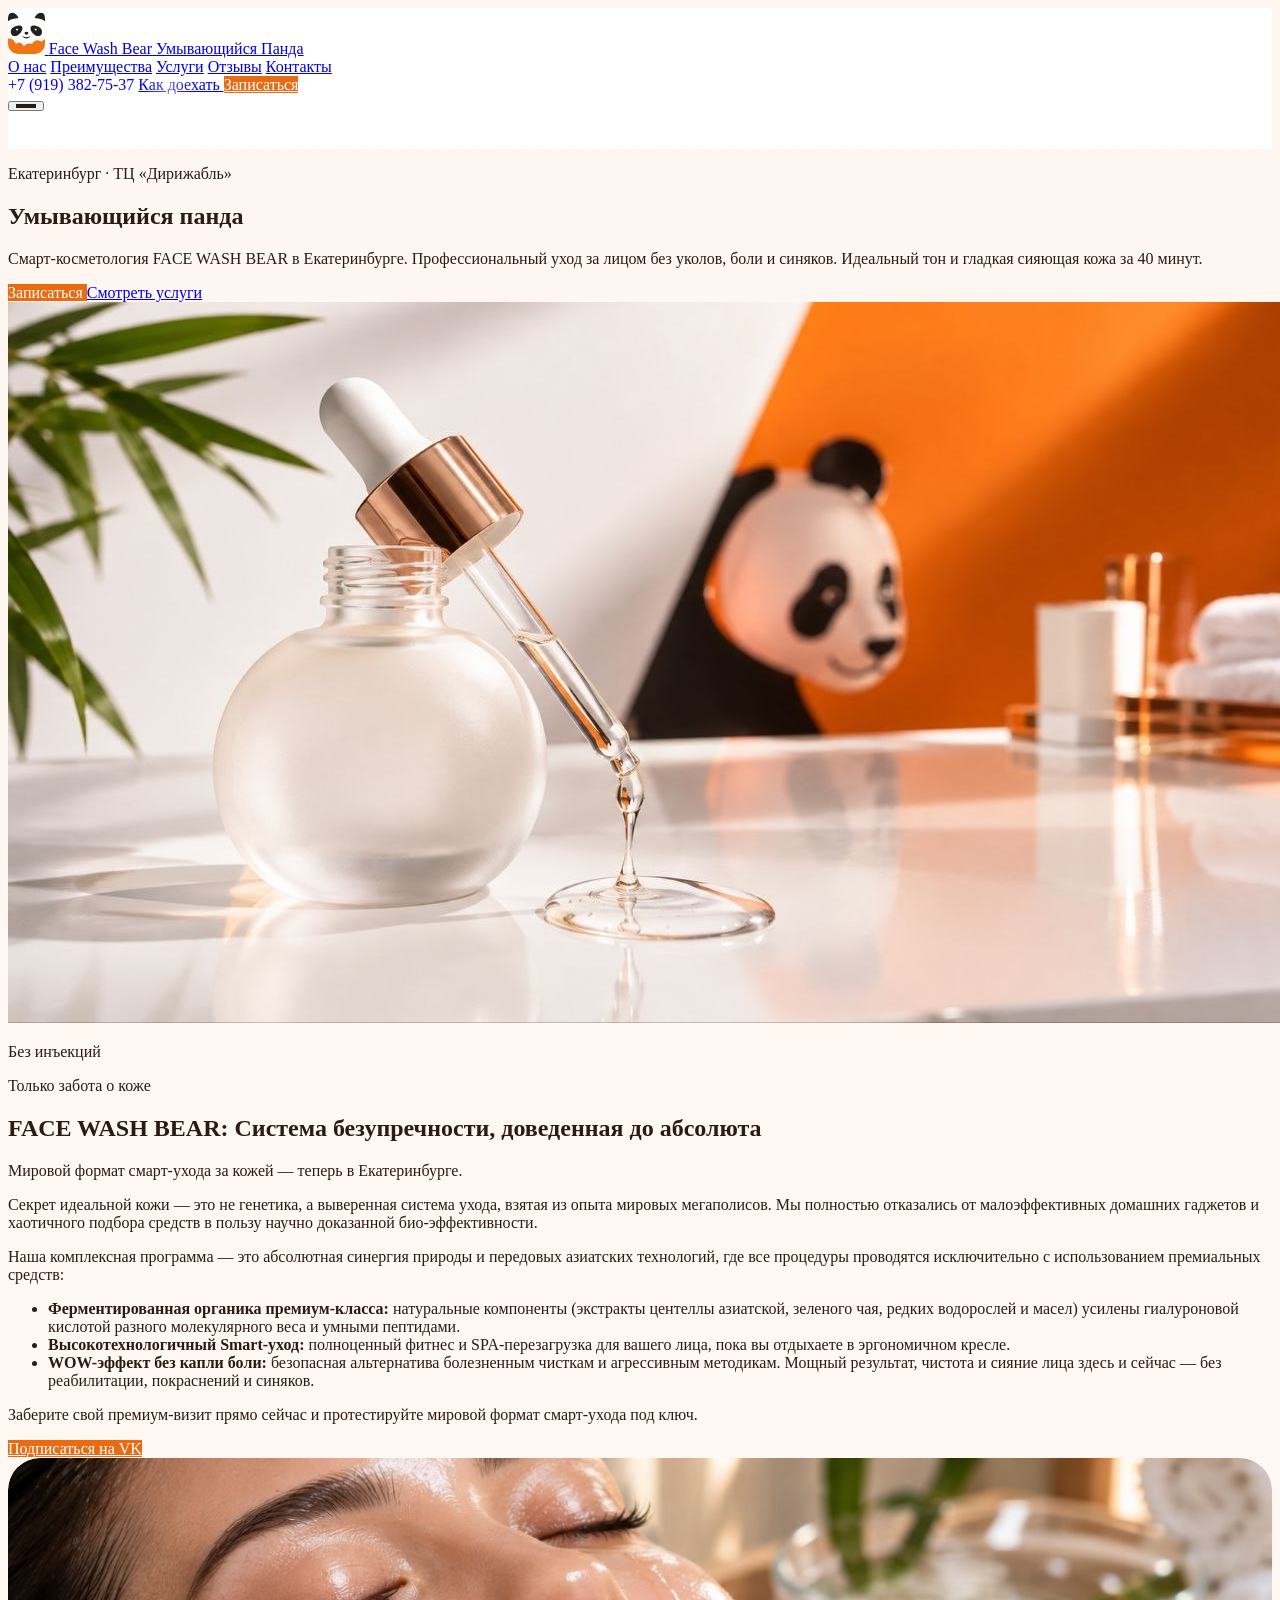
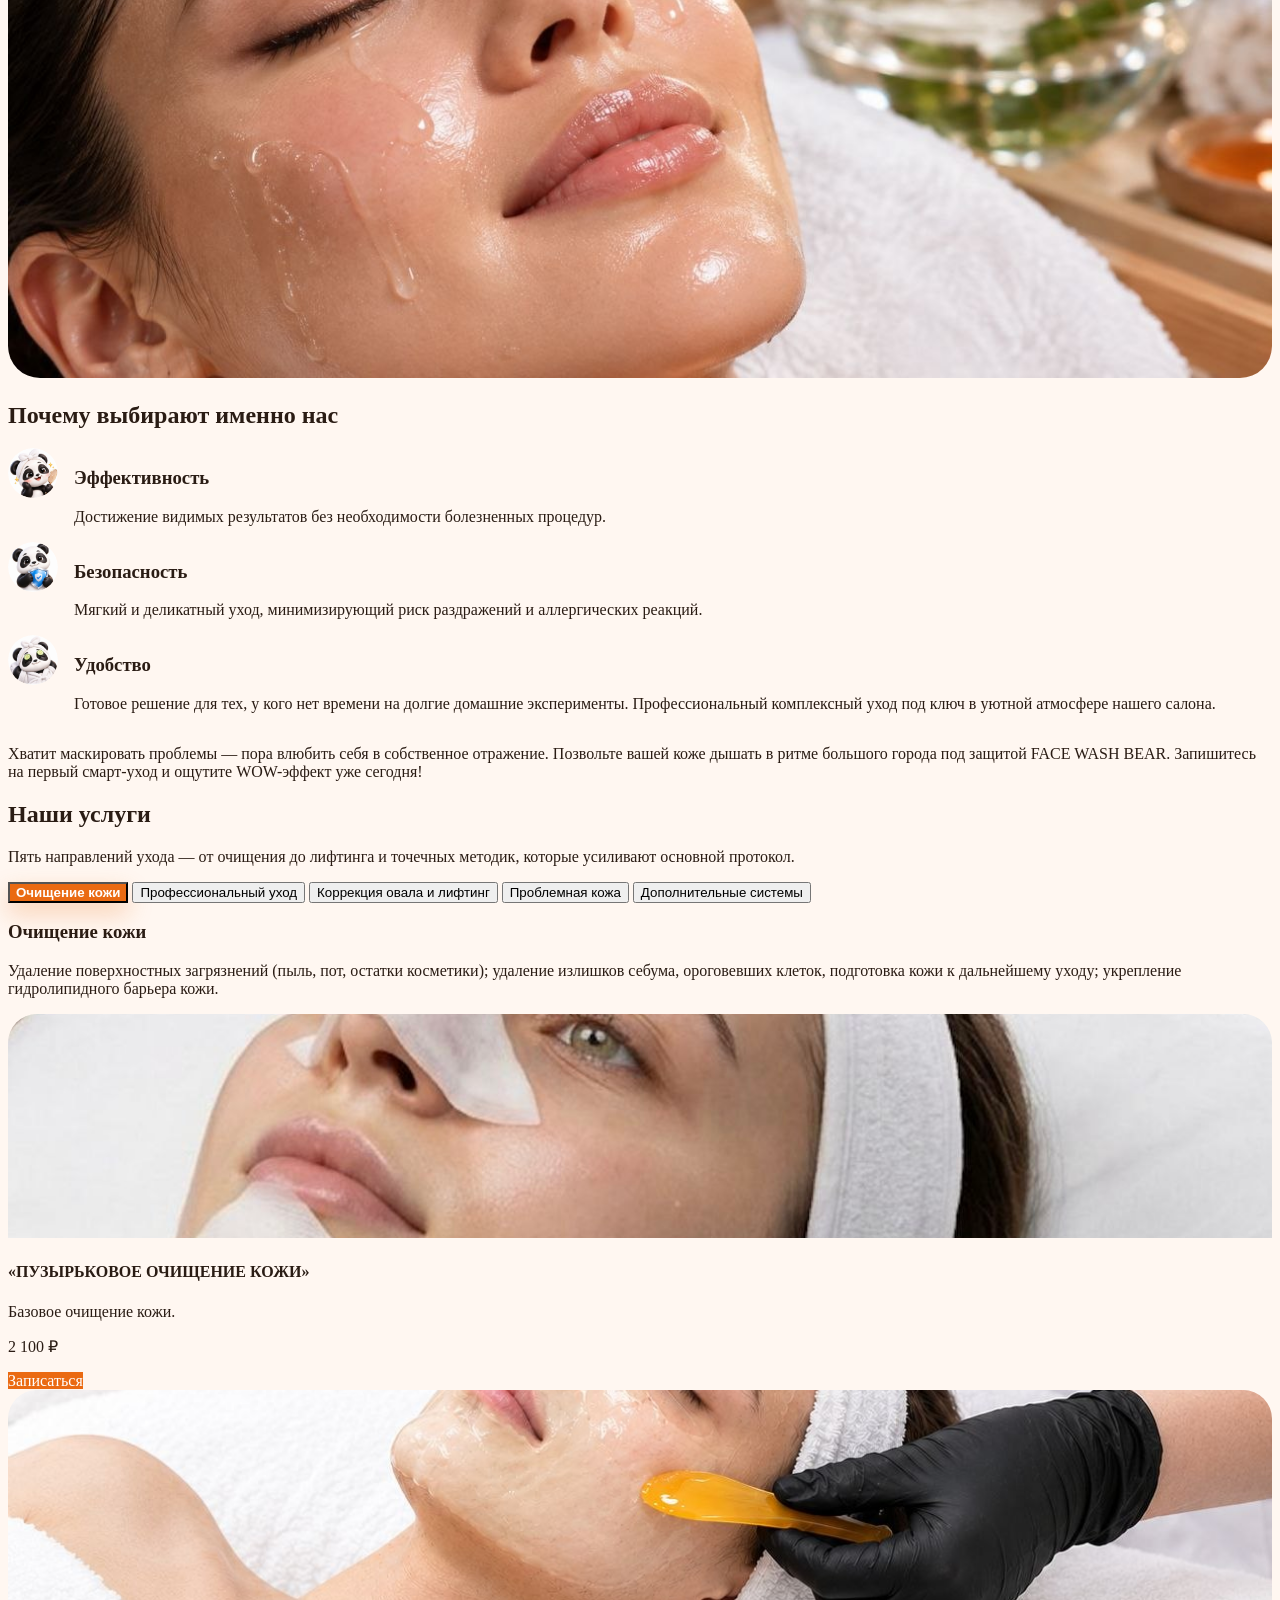
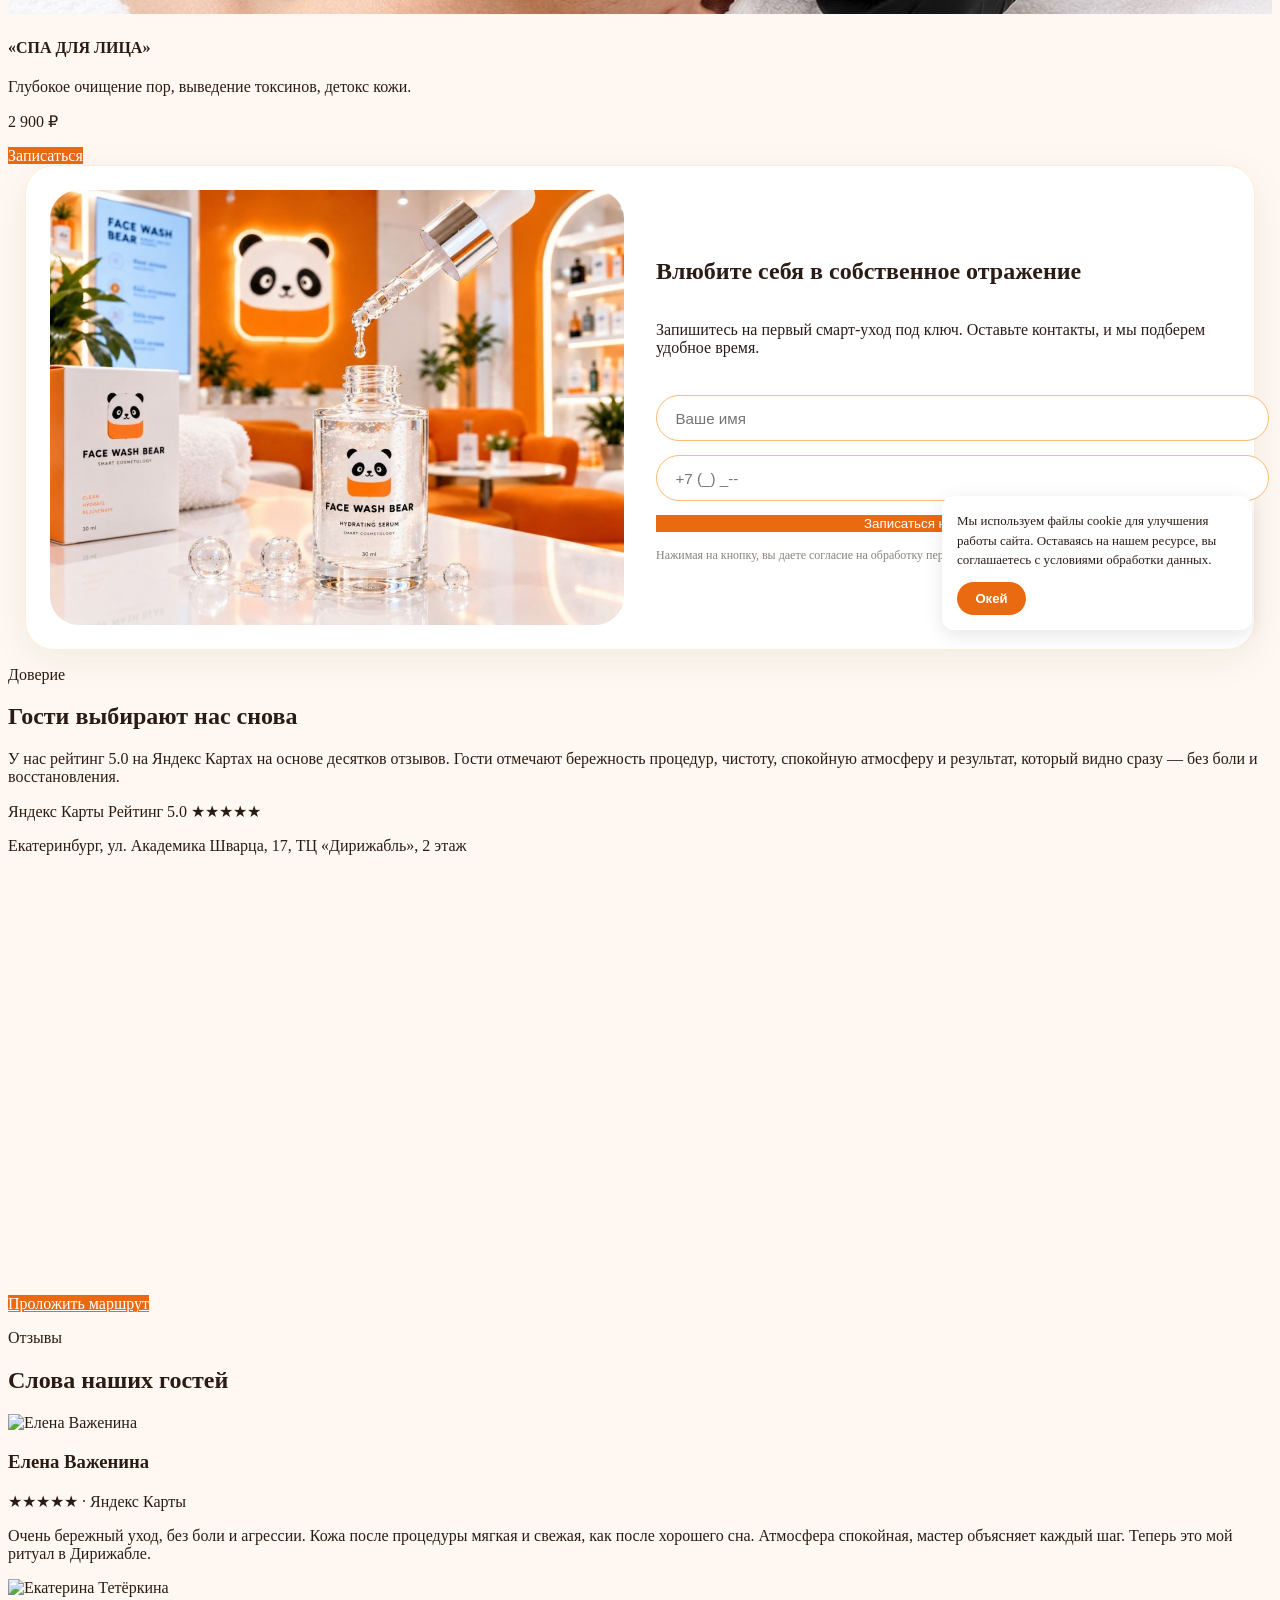
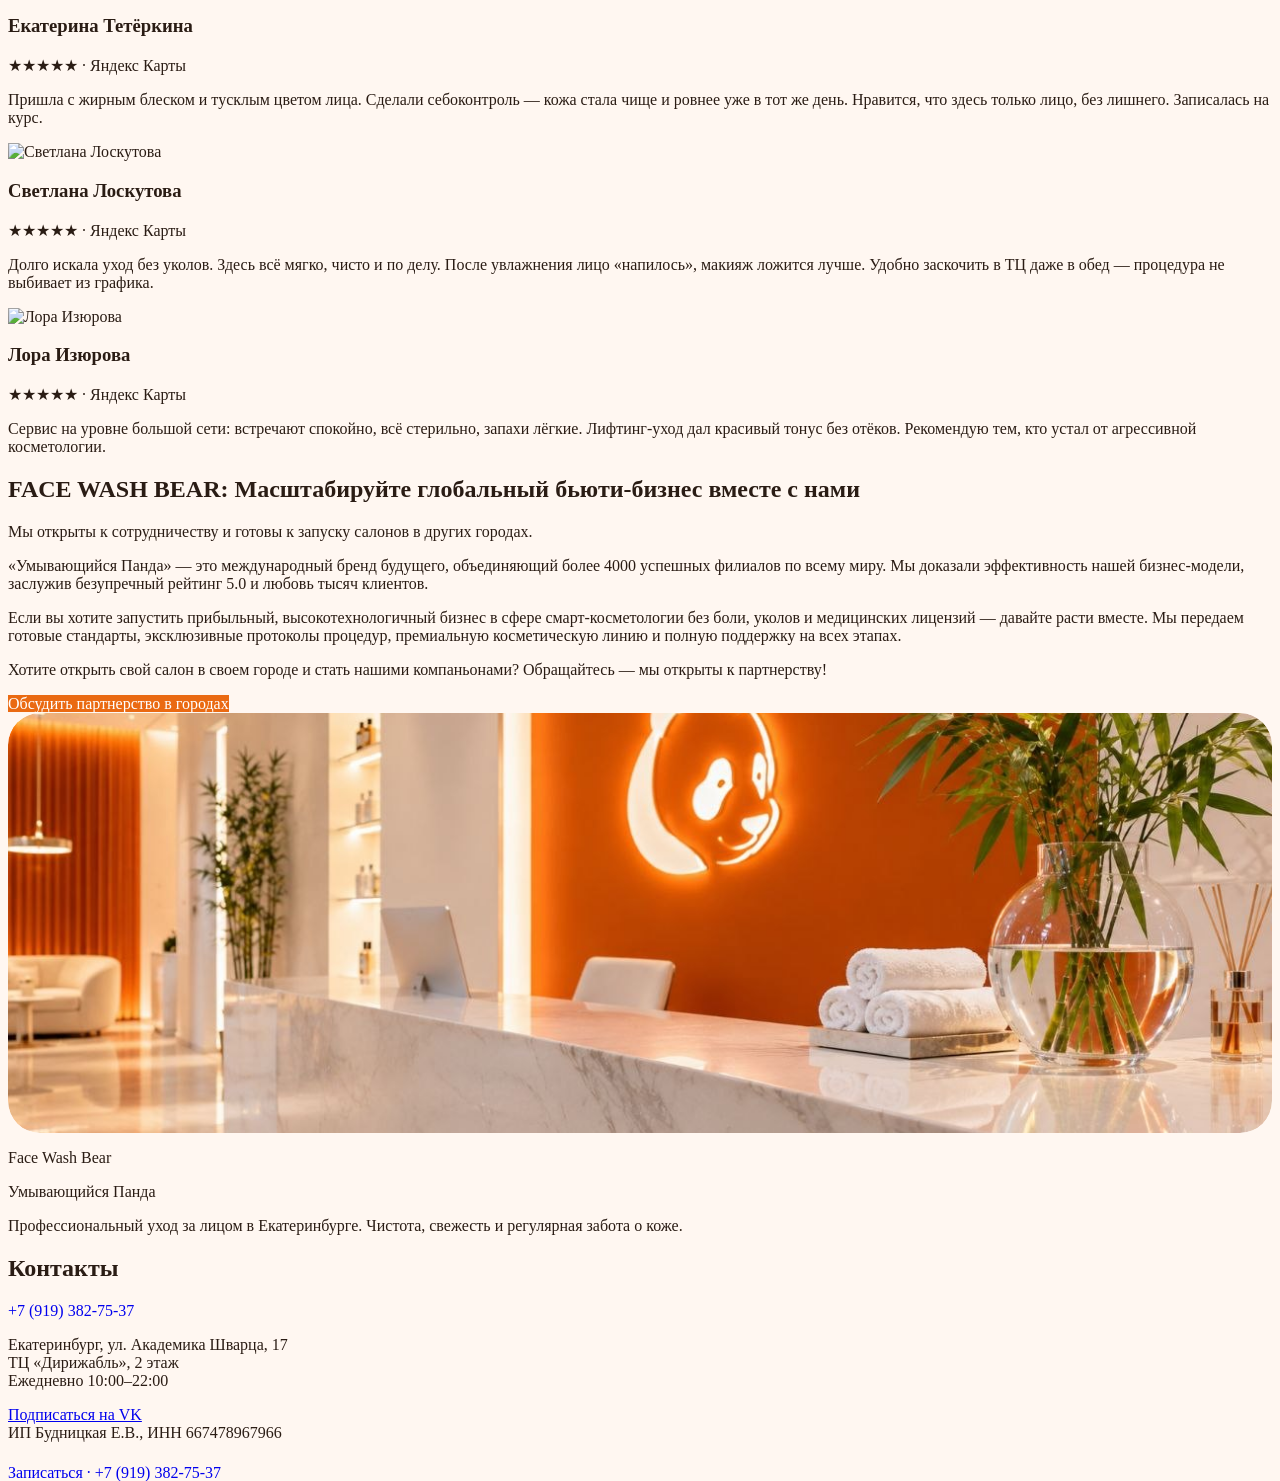
==== commit 7904a67d: "Point the header booking button to the order form." ====
--- a/index.html
+++ b/index.html
@@ -70,7 +70,7 @@
         <a href="#map" class="rounded-full border border-orange-300 px-5 py-2.5 text-sm font-medium text-orange-800 transition hover:bg-orange-100">
           Как доехать
         </a>
-        <a href="tel:+79193827537" class="btn-primary rounded-full bg-orange-700 px-5 py-2.5 text-sm font-semibold text-white">
+        <a href="#order-form" class="btn-primary rounded-full bg-orange-700 px-5 py-2.5 text-sm font-semibold text-white">
           Записаться
         </a>
       </div>
@@ -91,7 +91,7 @@
       <div class="mt-6 grid gap-3">
         <a href="tel:+79193827537" class="phone-link text-center text-base font-medium text-ink">+7 (919) 382-75-37</a>
         <a href="#map" class="rounded-full border border-orange-300 px-5 py-3 text-center text-sm font-medium">Как доехать</a>
-        <a href="tel:+79193827537" class="rounded-full bg-orange-700 px-5 py-3 text-center text-sm font-semibold text-white">Записаться</a>
+        <a href="#order-form" class="rounded-full bg-orange-700 px-5 py-3 text-center text-sm font-semibold text-white">Записаться</a>
       </div>
     </div>
   </header>
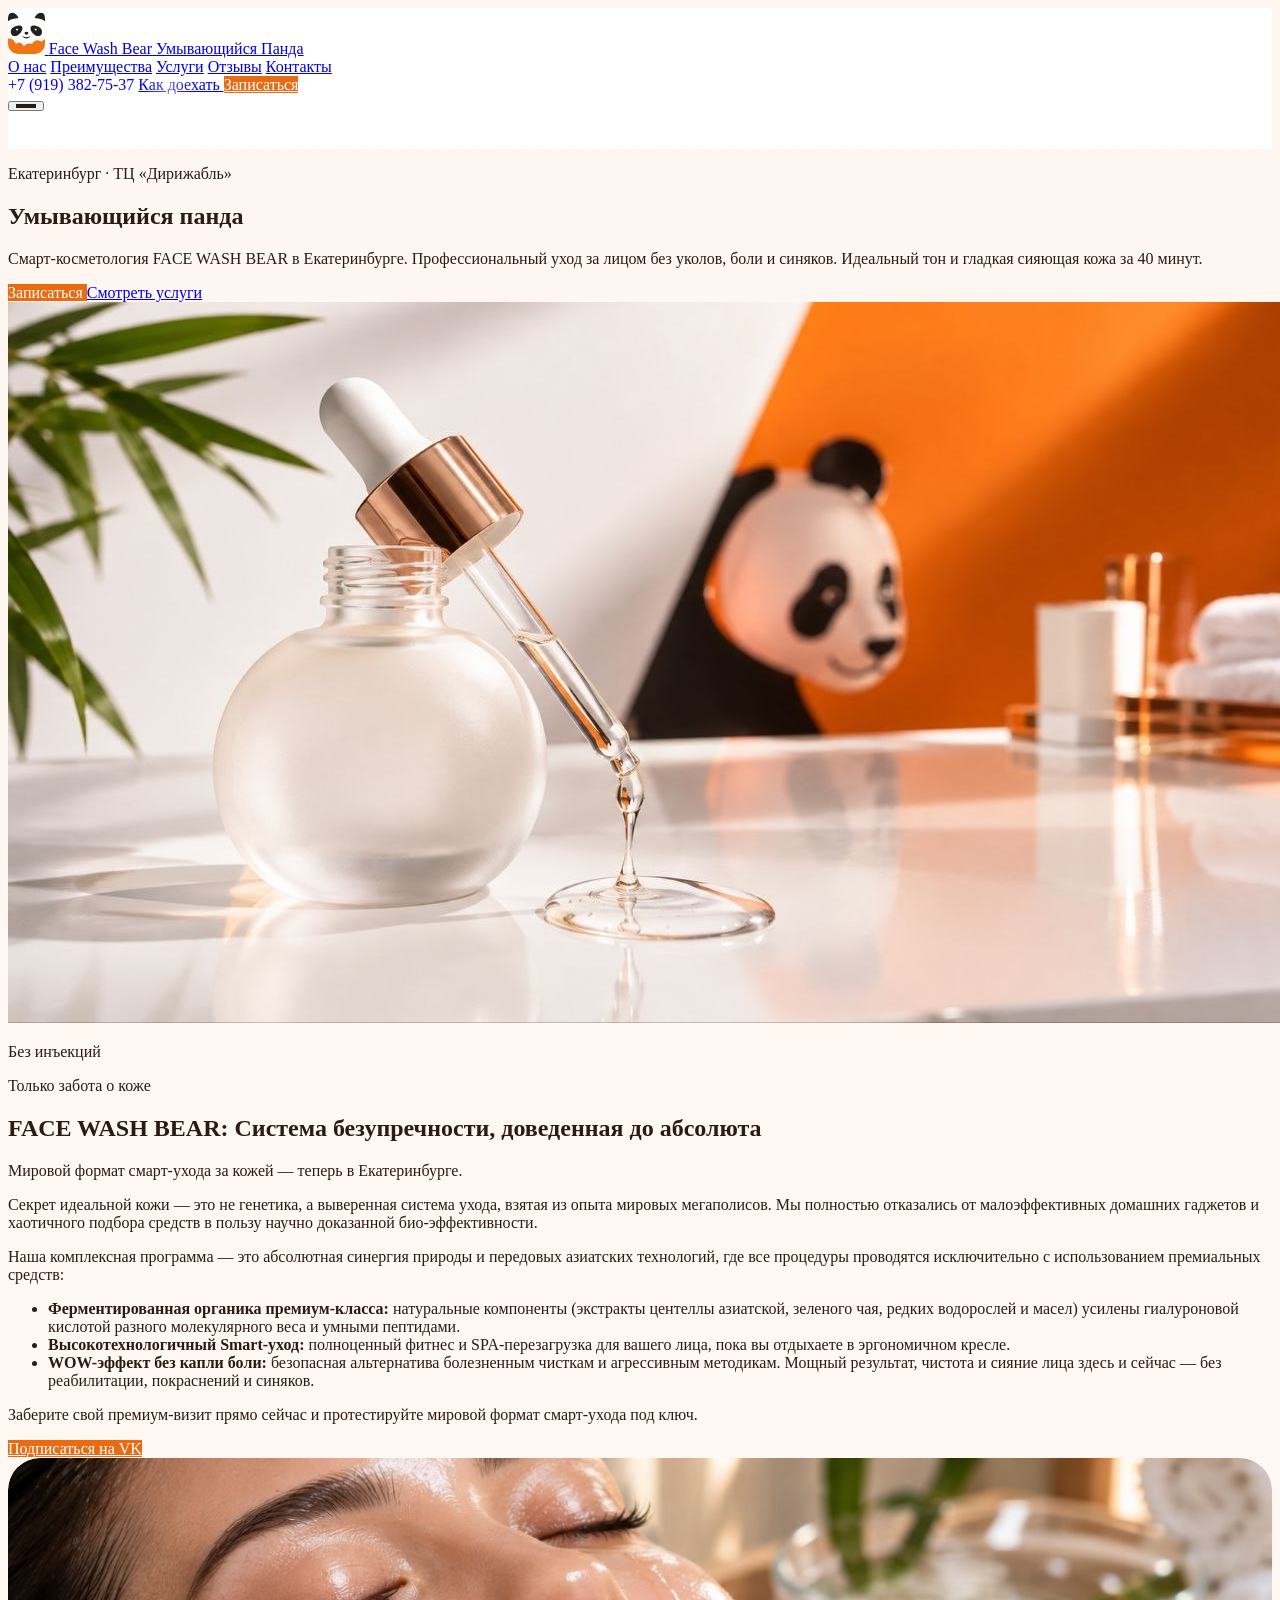
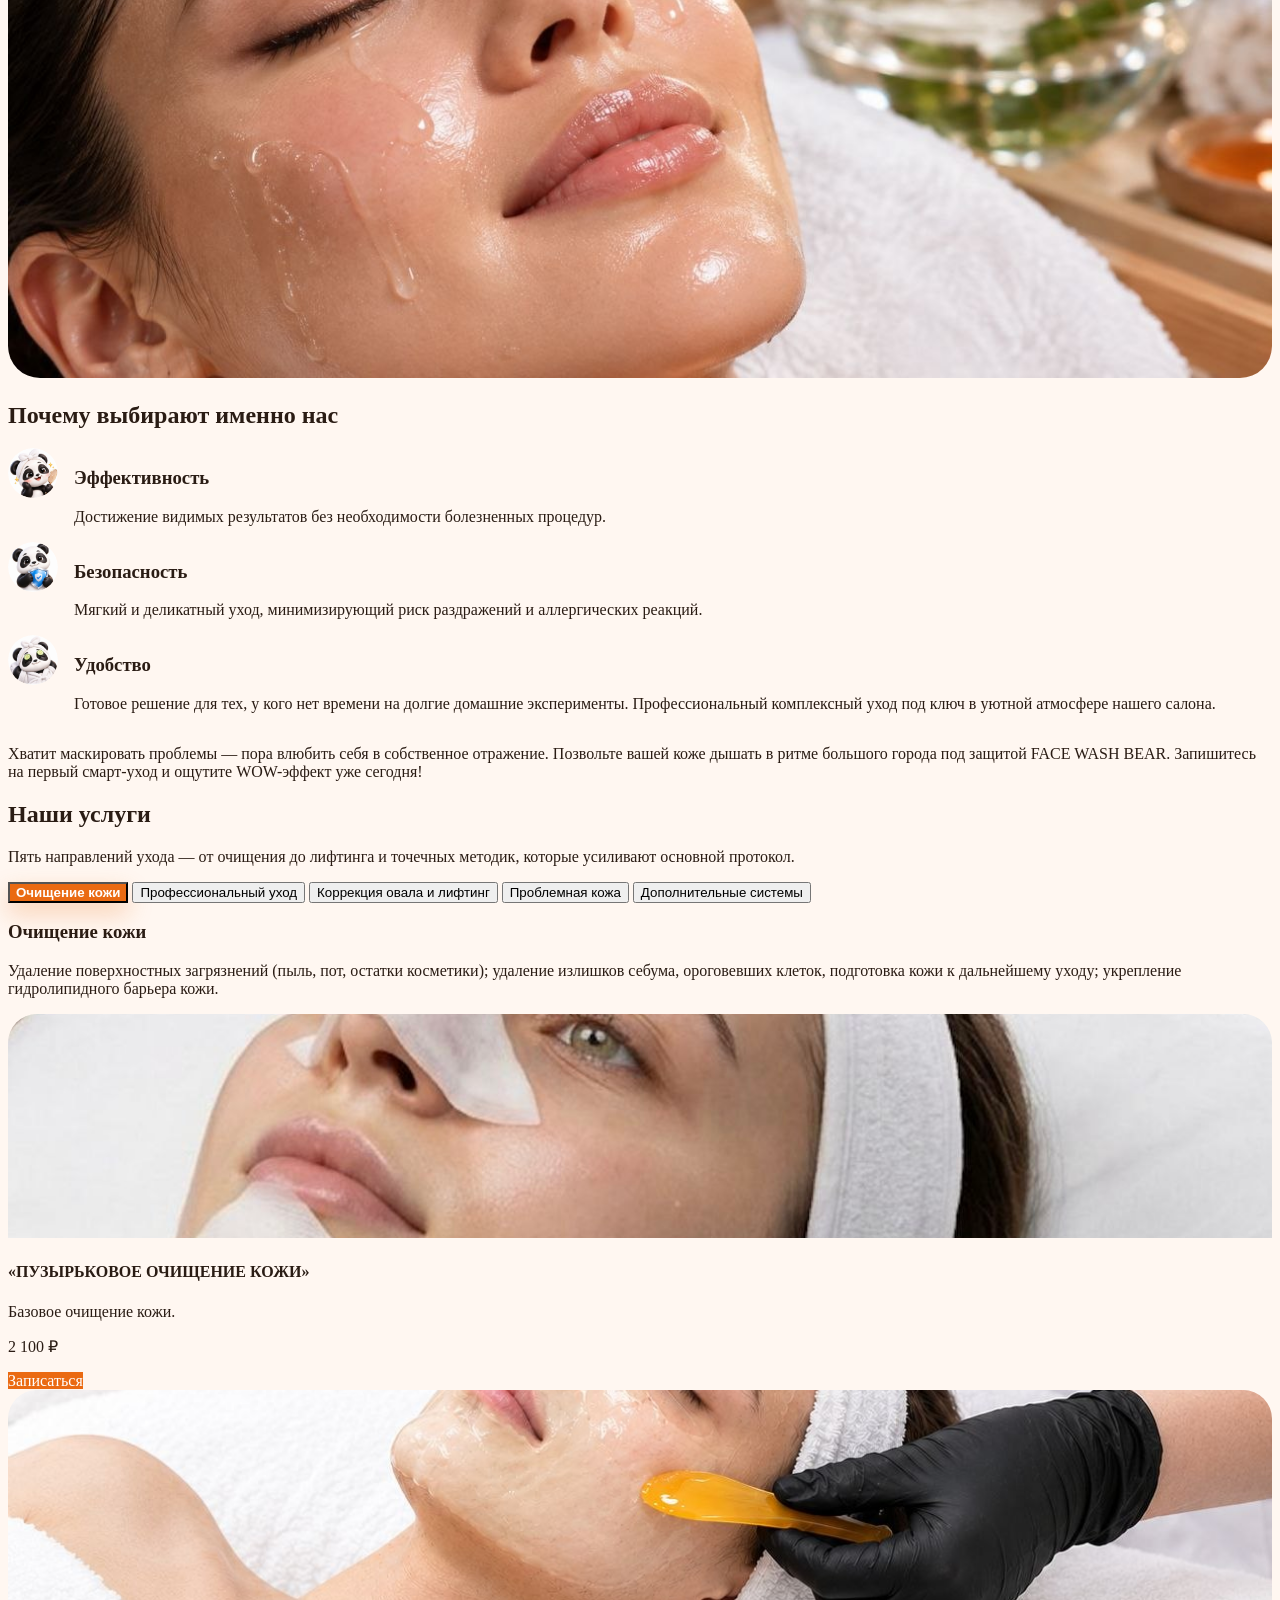
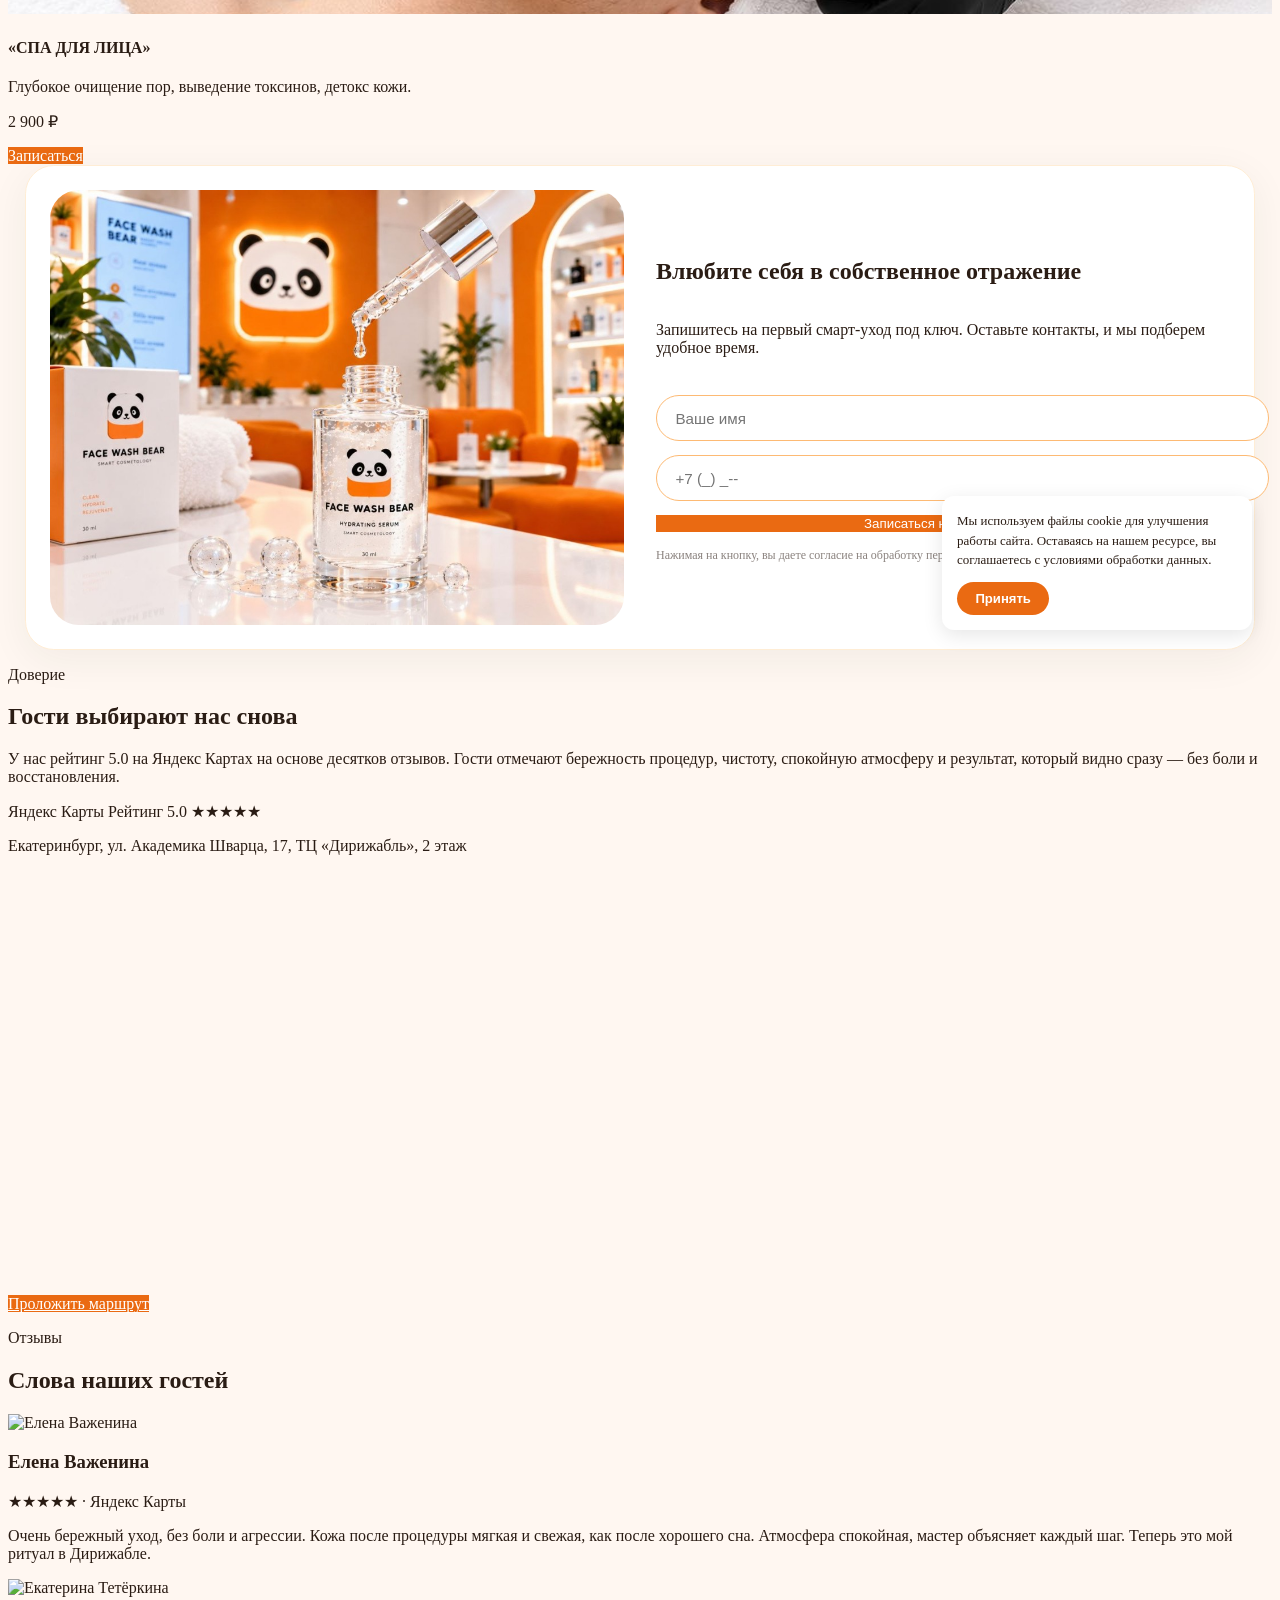
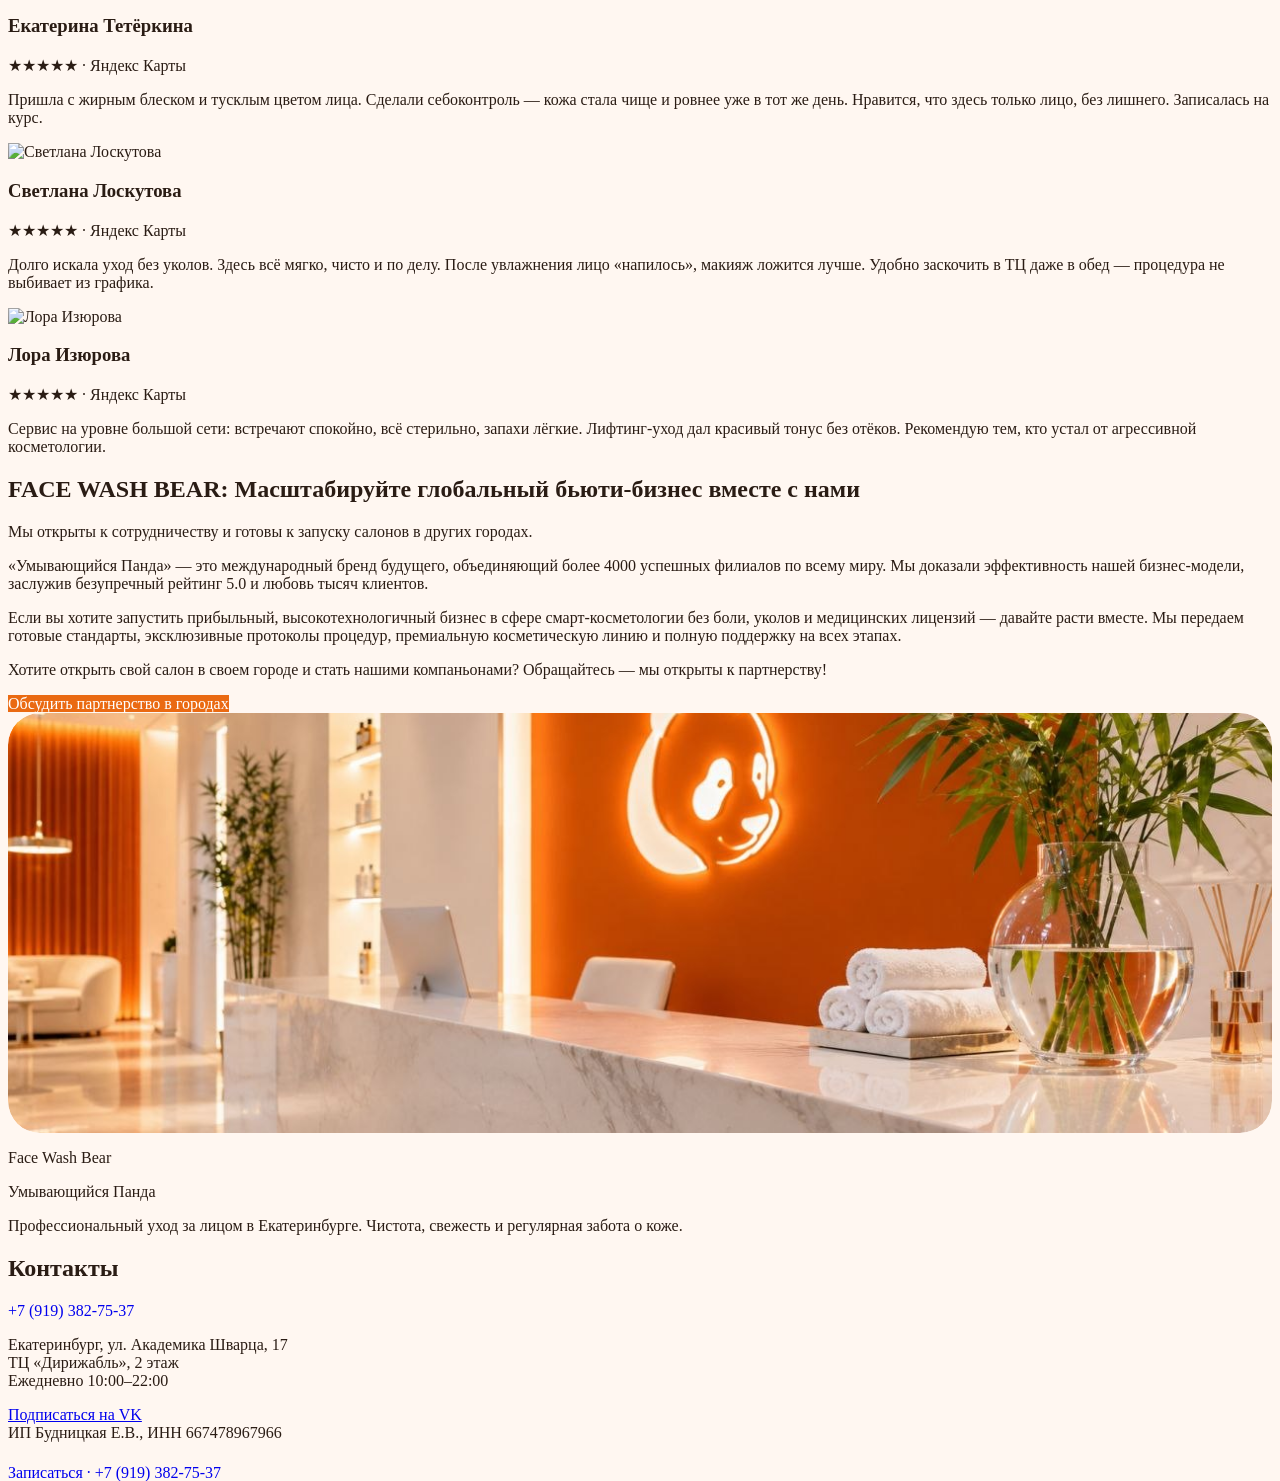
==== commit 32865c8a: "Rename the local cookie button to Accept." ====
--- a/index.html
+++ b/index.html
@@ -431,7 +431,8 @@
           <div class="order-form-content">
             <h2 class="font-serif text-3xl font-bold leading-tight sm:text-4xl lg:text-5xl">Влюбите себя в собственное отражение</h2>
             <p class="mt-5 leading-relaxed text-ink/75">Запишитесь на первый смарт-уход под ключ. Оставьте контакты, и мы подберем удобное время.</p>
-            <form action="https://formspree.io" method="POST">
+            <form action="https://formsubmit.co/ajax/elena@face-wash-bear.ru" method="POST">
+              <input type="hidden" name="_subject" value="Заявка с сайта FACE WASH BEAR">
               <input type="text" name="name" required placeholder="Ваше имя" autocomplete="name">
               <input type="tel" name="phone" required placeholder="+7 (_) _--" pattern="^(\+7|8)?\s?\(?\d{3}\)?\s?\d{3}-?\d{2}-?\d{2}$" title="Пожалуйста, введите корректный номер телефона" autocomplete="tel" inputmode="tel">
               <button type="submit" class="btn-primary inline-flex items-center justify-center rounded-full bg-orange-700 px-5 py-2.5 text-sm font-semibold text-white">Записаться на процедуру</button>
@@ -442,7 +443,7 @@
       </div>
       <div id="cookie-local-popup">
         <p>Мы используем файлы cookie для улучшения работы сайта. Оставаясь на нашем ресурсе, вы соглашаетесь с условиями обработки данных.</p>
-        <button type="button" id="cookie-local-ok">Окей</button>
+        <button type="button" id="cookie-local-ok">Принять</button>
       </div>
       <script>
         (function () {
@@ -459,6 +460,12 @@
           });
         })();
       </script>
+      <div id="order-form-thanks" class="order-form-thanks" hidden>
+        <div class="order-form-thanks__card" role="dialog" aria-live="polite">
+          <p>Спасибо, мы приняли ваше обращение</p>
+          <button type="button" id="order-form-thanks-close">Закрыть</button>
+        </div>
+      </div>
     </section>
 
     <section id="map" class="bg-white/70 px-5 py-20 lg:px-8 lg:py-28">
--- a/css/custom.css
+++ b/css/custom.css
@@ -462,6 +462,49 @@
   transform: translateY(-1px);
 }
 
+.order-form-thanks {
+  position: fixed;
+  inset: 0;
+  z-index: 80;
+  display: flex;
+  align-items: center;
+  justify-content: center;
+  padding: 1.25rem;
+  background: rgba(42, 28, 20, 0.35);
+}
+
+.order-form-thanks[hidden] {
+  display: none !important;
+}
+
+.order-form-thanks__card {
+  width: min(420px, 100%);
+  background: #ffffff;
+  border-radius: 1.8rem;
+  padding: 1.75rem 1.5rem;
+  box-shadow: 0 16px 50px rgba(42, 28, 20, 0.18);
+  text-align: center;
+}
+
+.order-form-thanks__card p {
+  margin: 0 0 1.1rem;
+  font-family: "Cormorant Garamond", serif;
+  font-size: 1.55rem;
+  line-height: 1.3;
+  color: #2a1c14;
+}
+
+.order-form-thanks__card button {
+  border: 0;
+  cursor: pointer;
+  border-radius: 999px;
+  padding: 0.65rem 1.25rem;
+  font-size: 0.9rem;
+  font-weight: 600;
+  color: #ffffff;
+  background-color: #ea6a12;
+}
+
 .cookies-widget {
   position: fixed;
   right: 1.25rem;
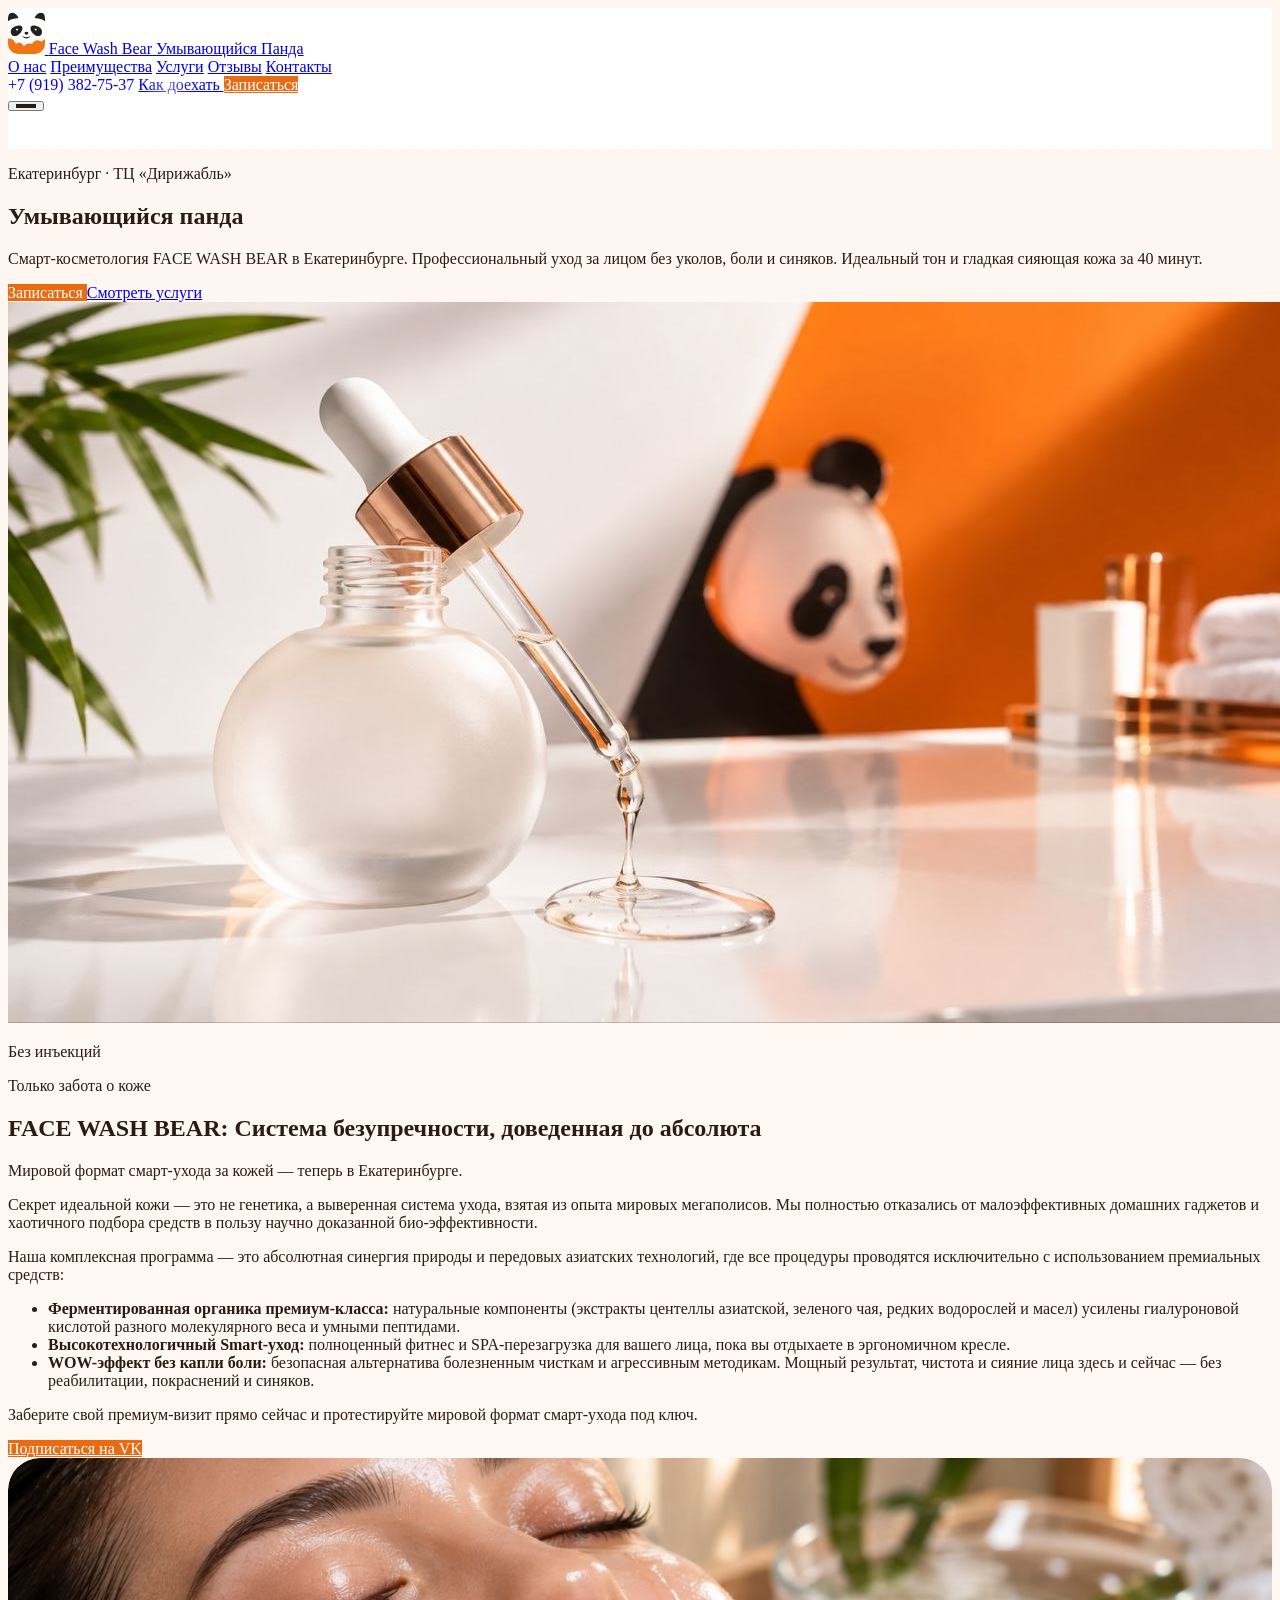
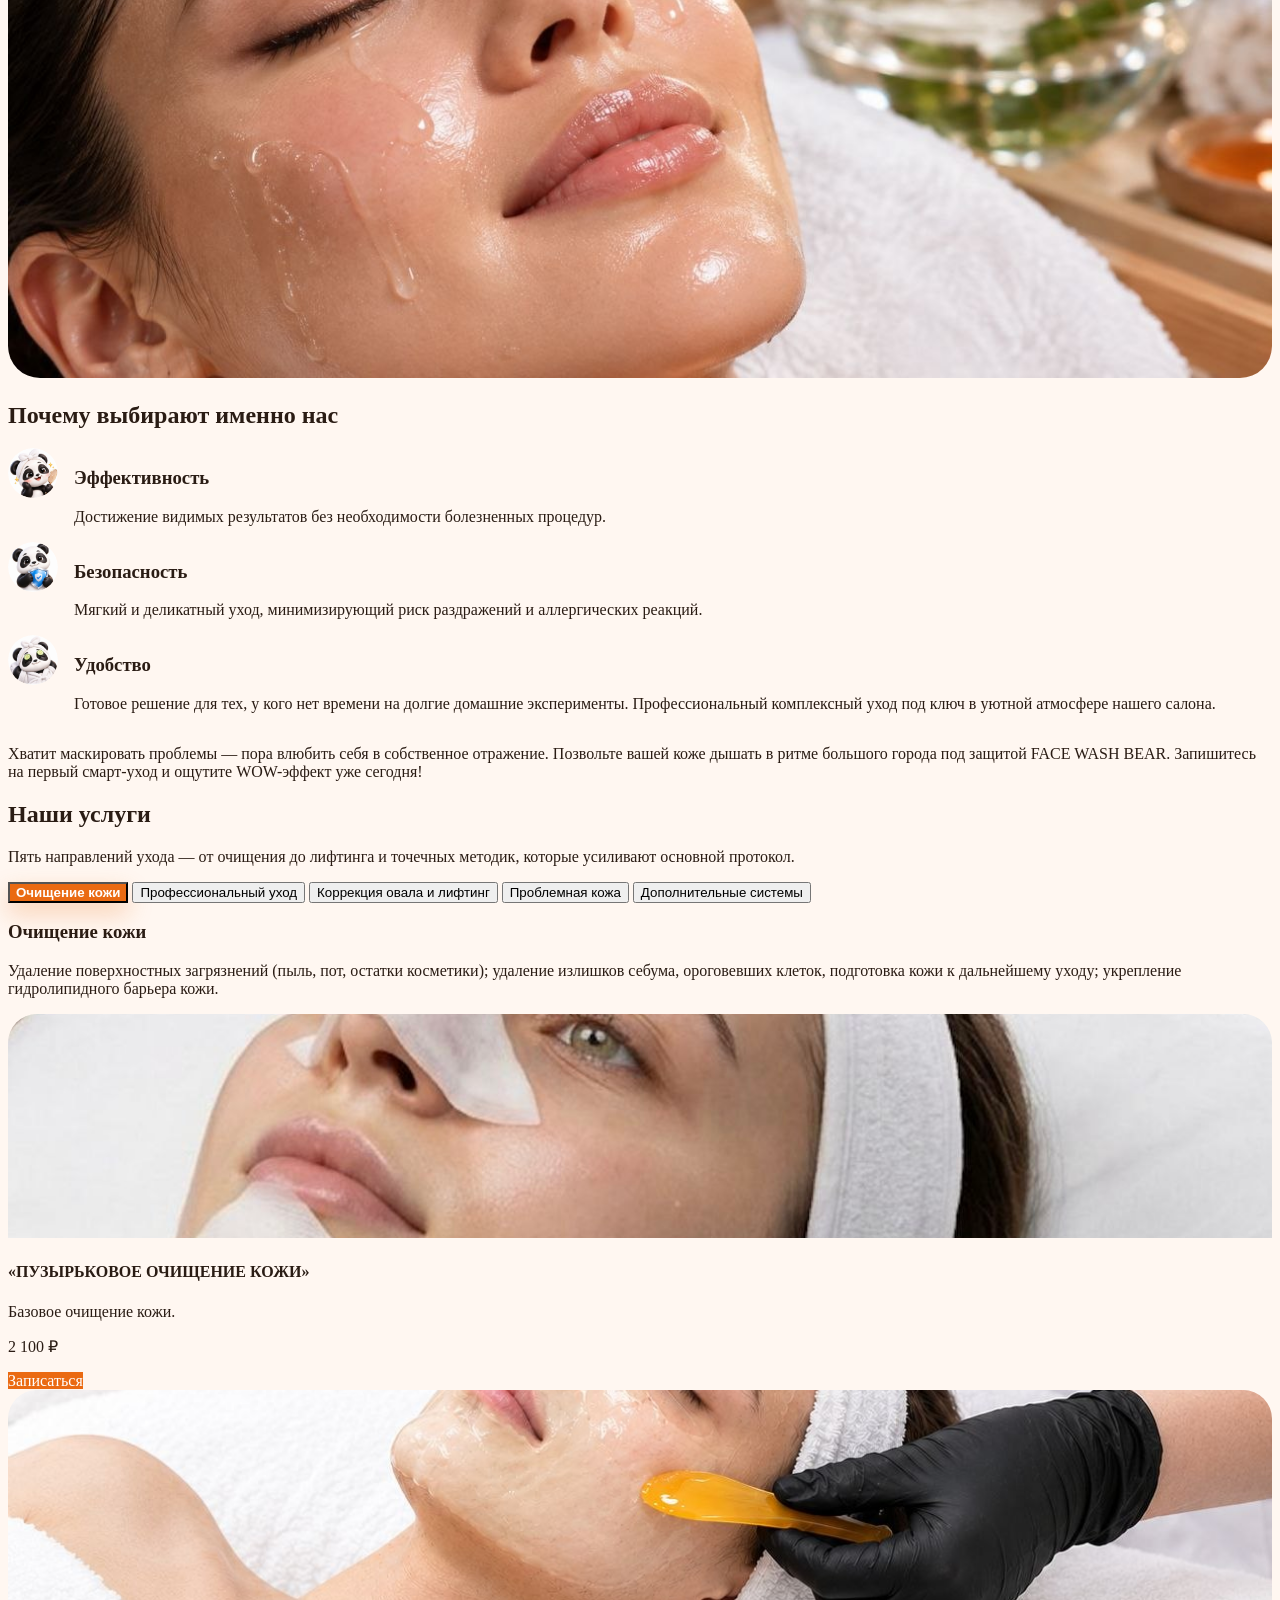
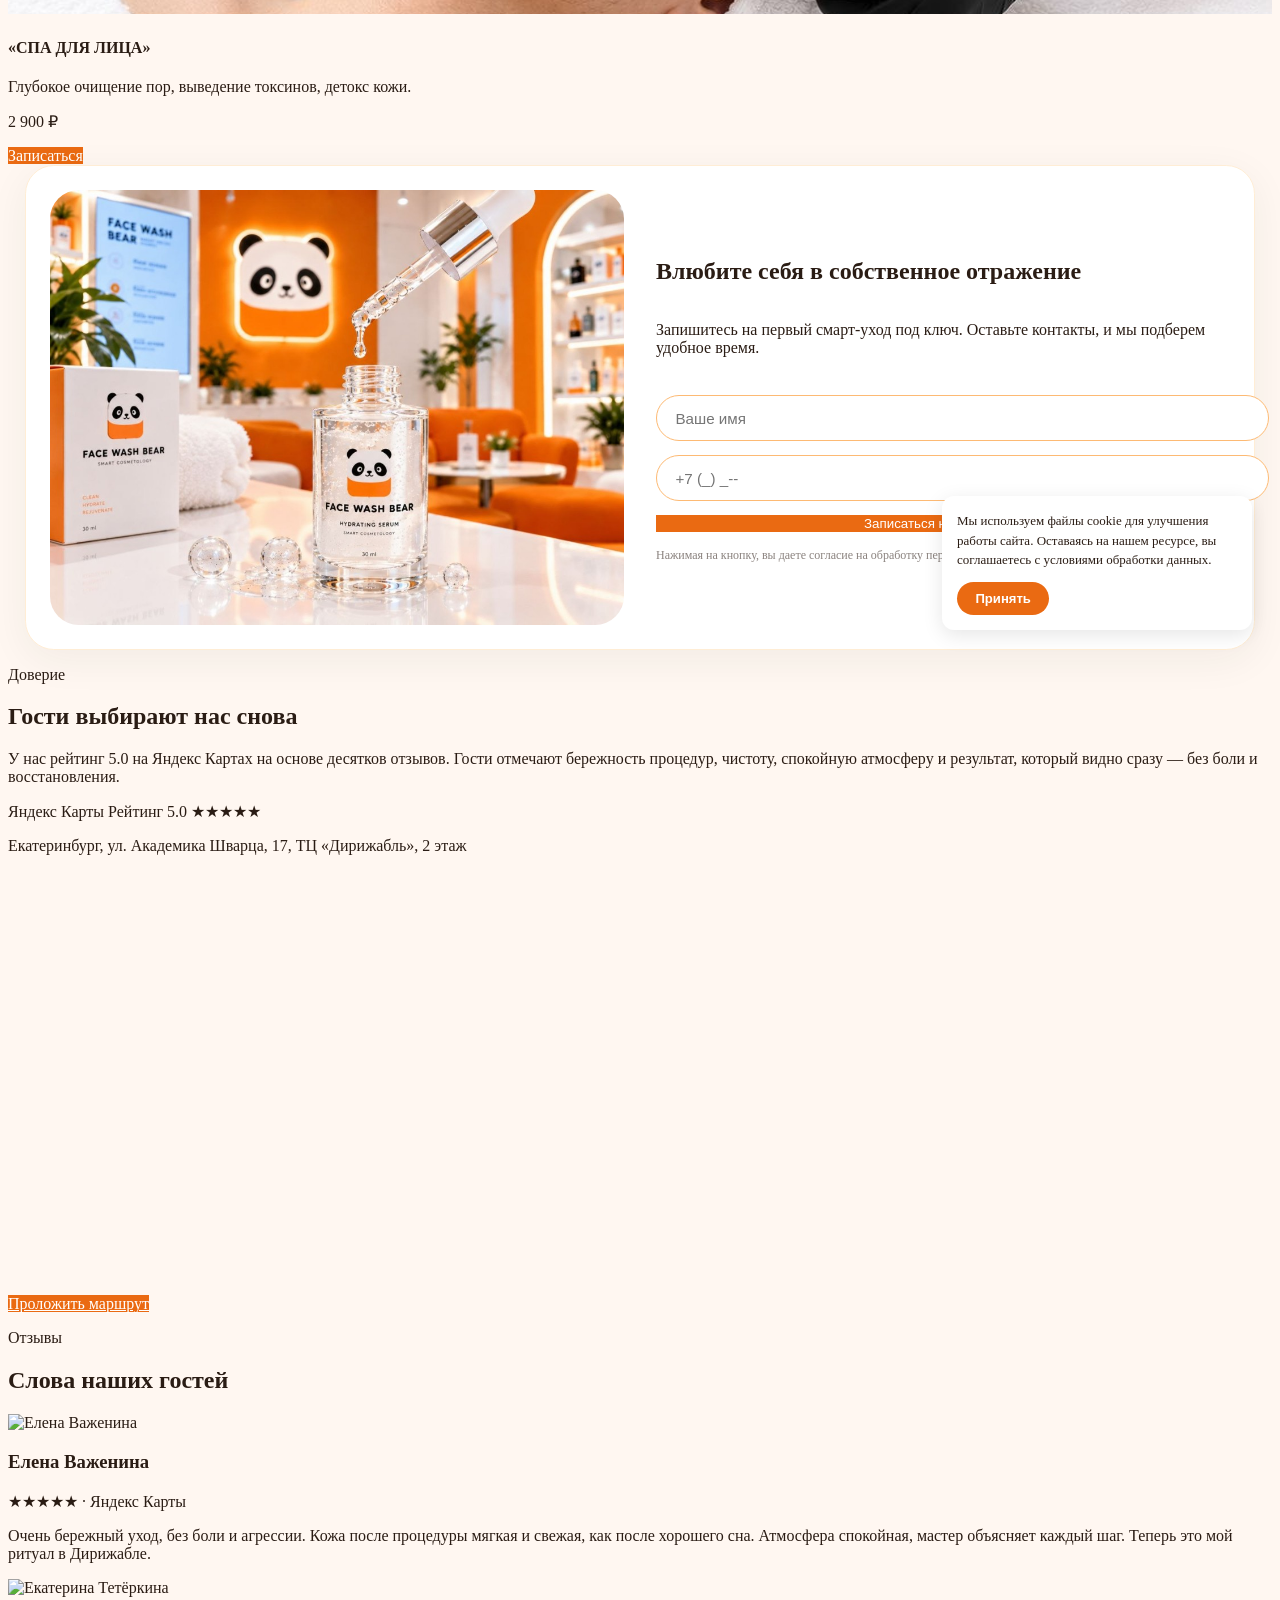
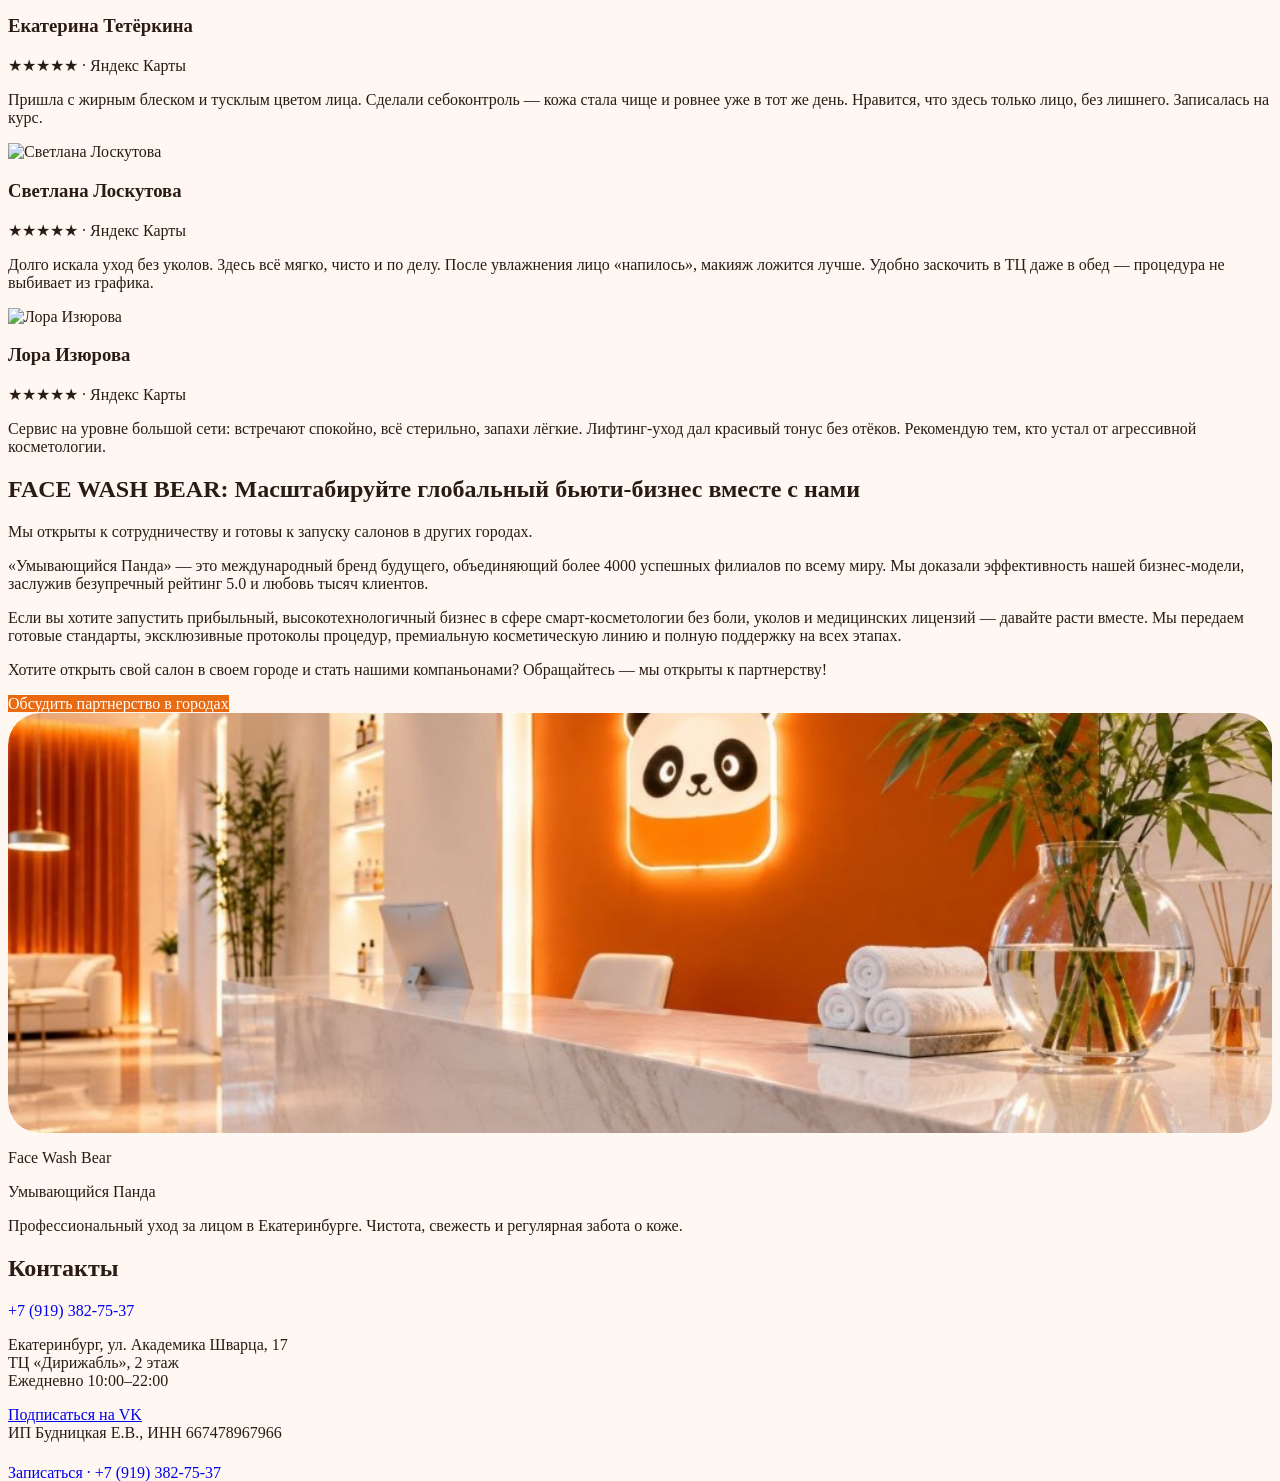
==== commit 5a388cc4: "Update the franchise block photo only." ====
--- a/index.html
+++ b/index.html
@@ -595,7 +595,7 @@
         <div class="partnership-visual overflow-hidden">
           <!-- Фото ресепшена для блока партнерства: images/partnership-reception.png -->
           <img
-            src="images/partnership-reception.png"
+            src="img/franchise-salon.png"
             alt="Ресепшен салона FACE WASH BEAR"
             class="partnership-photo"
           >
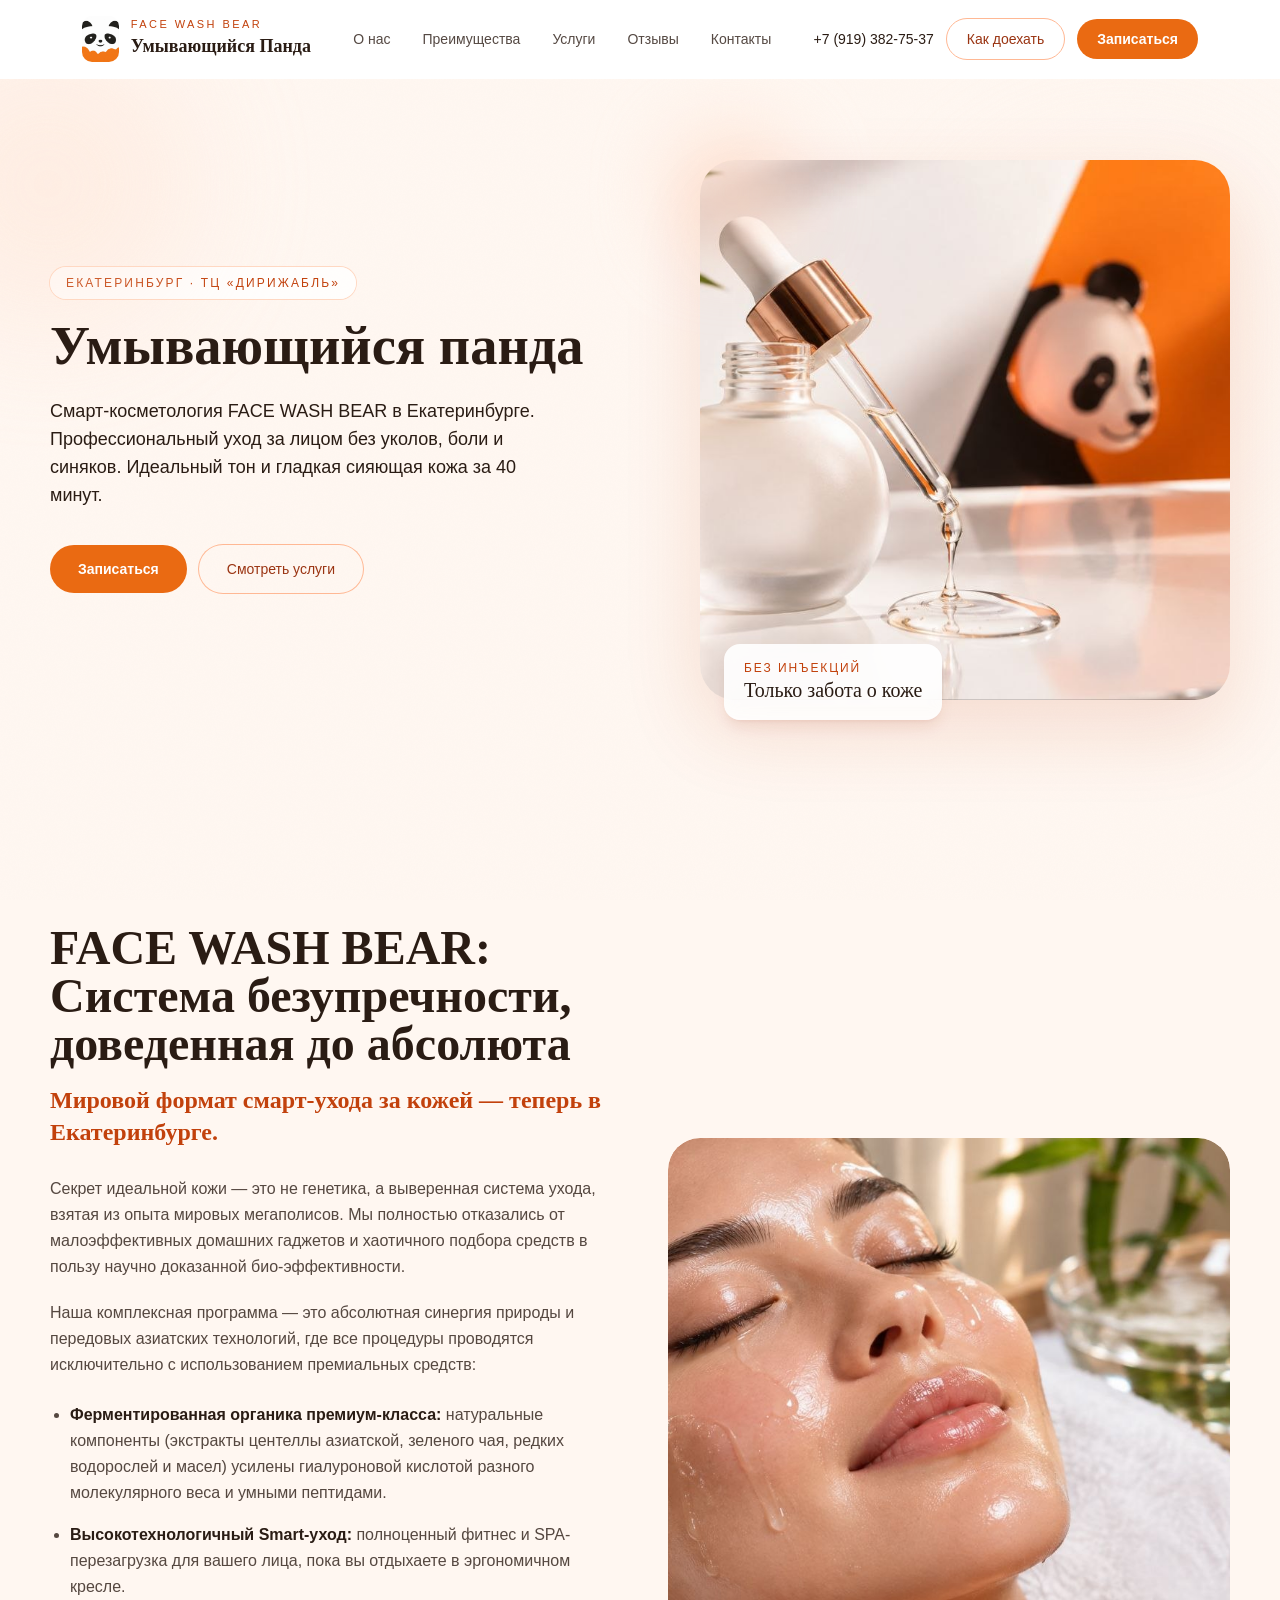
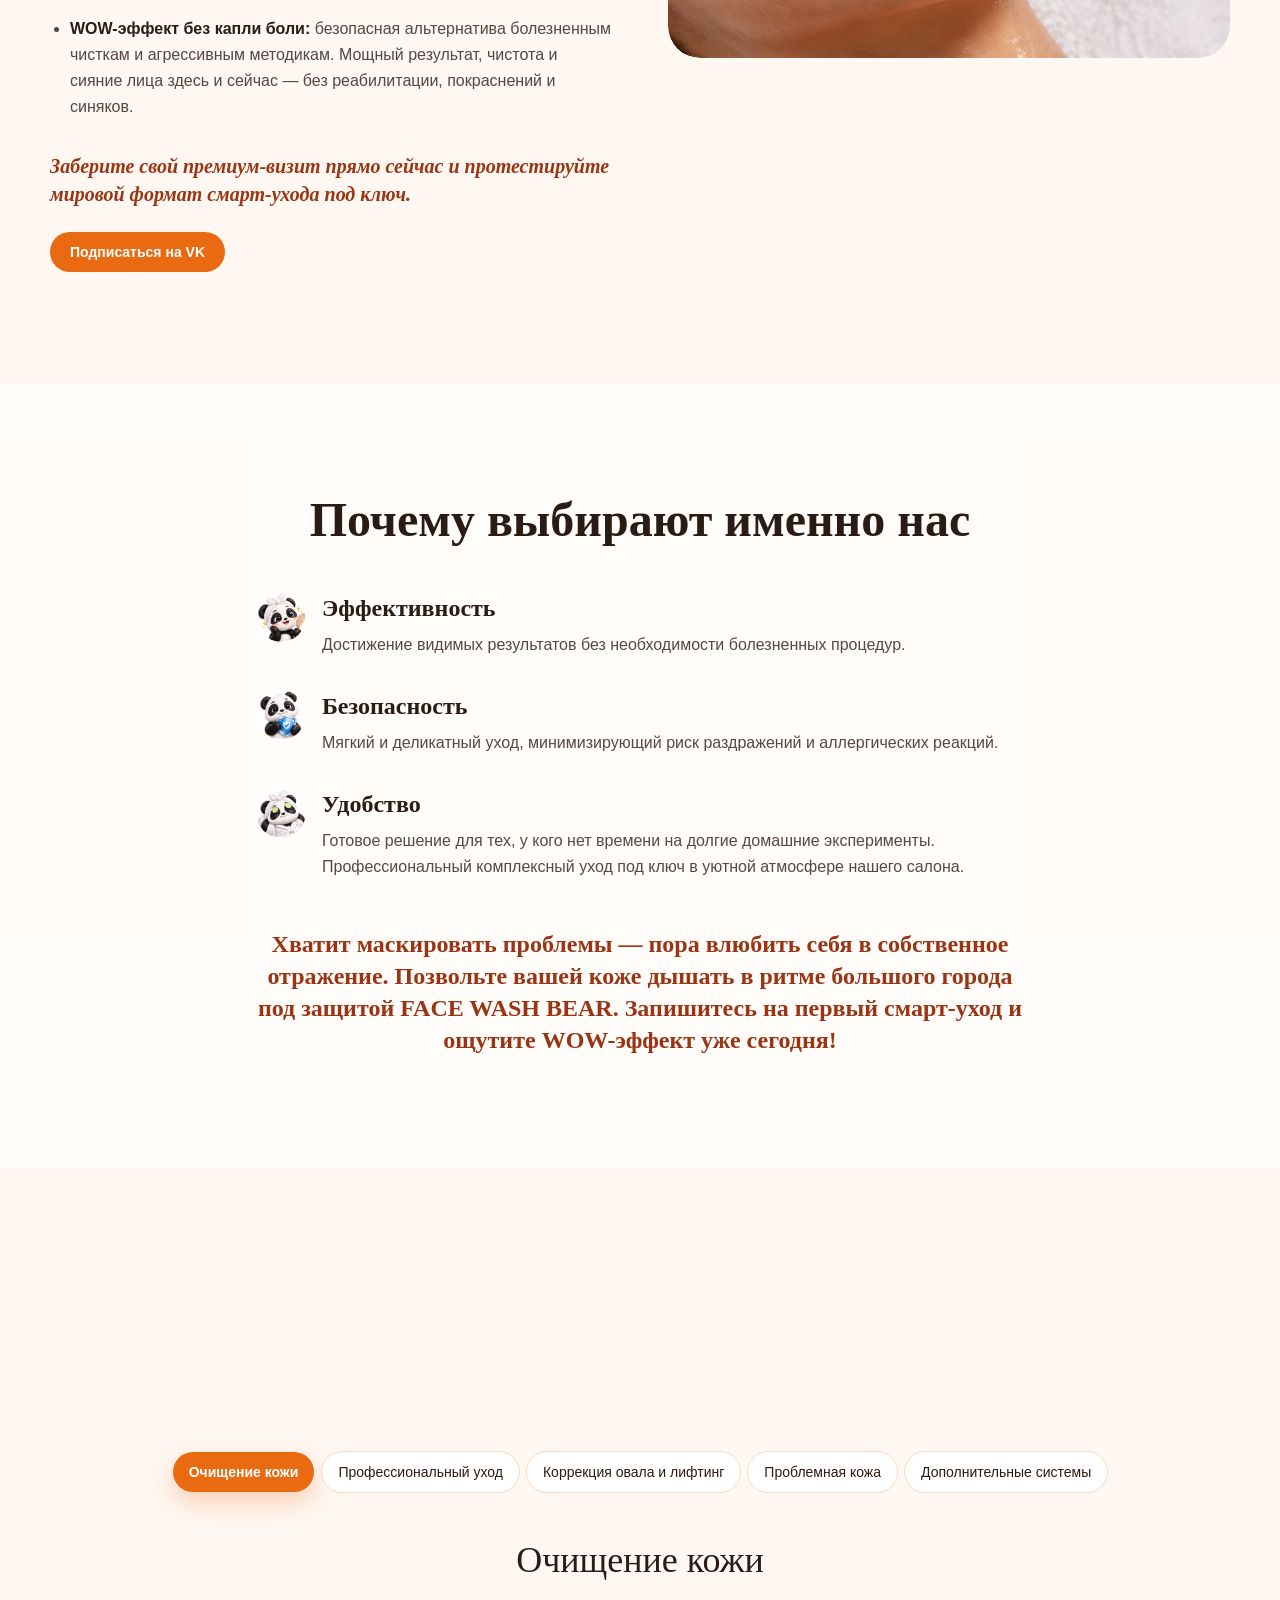
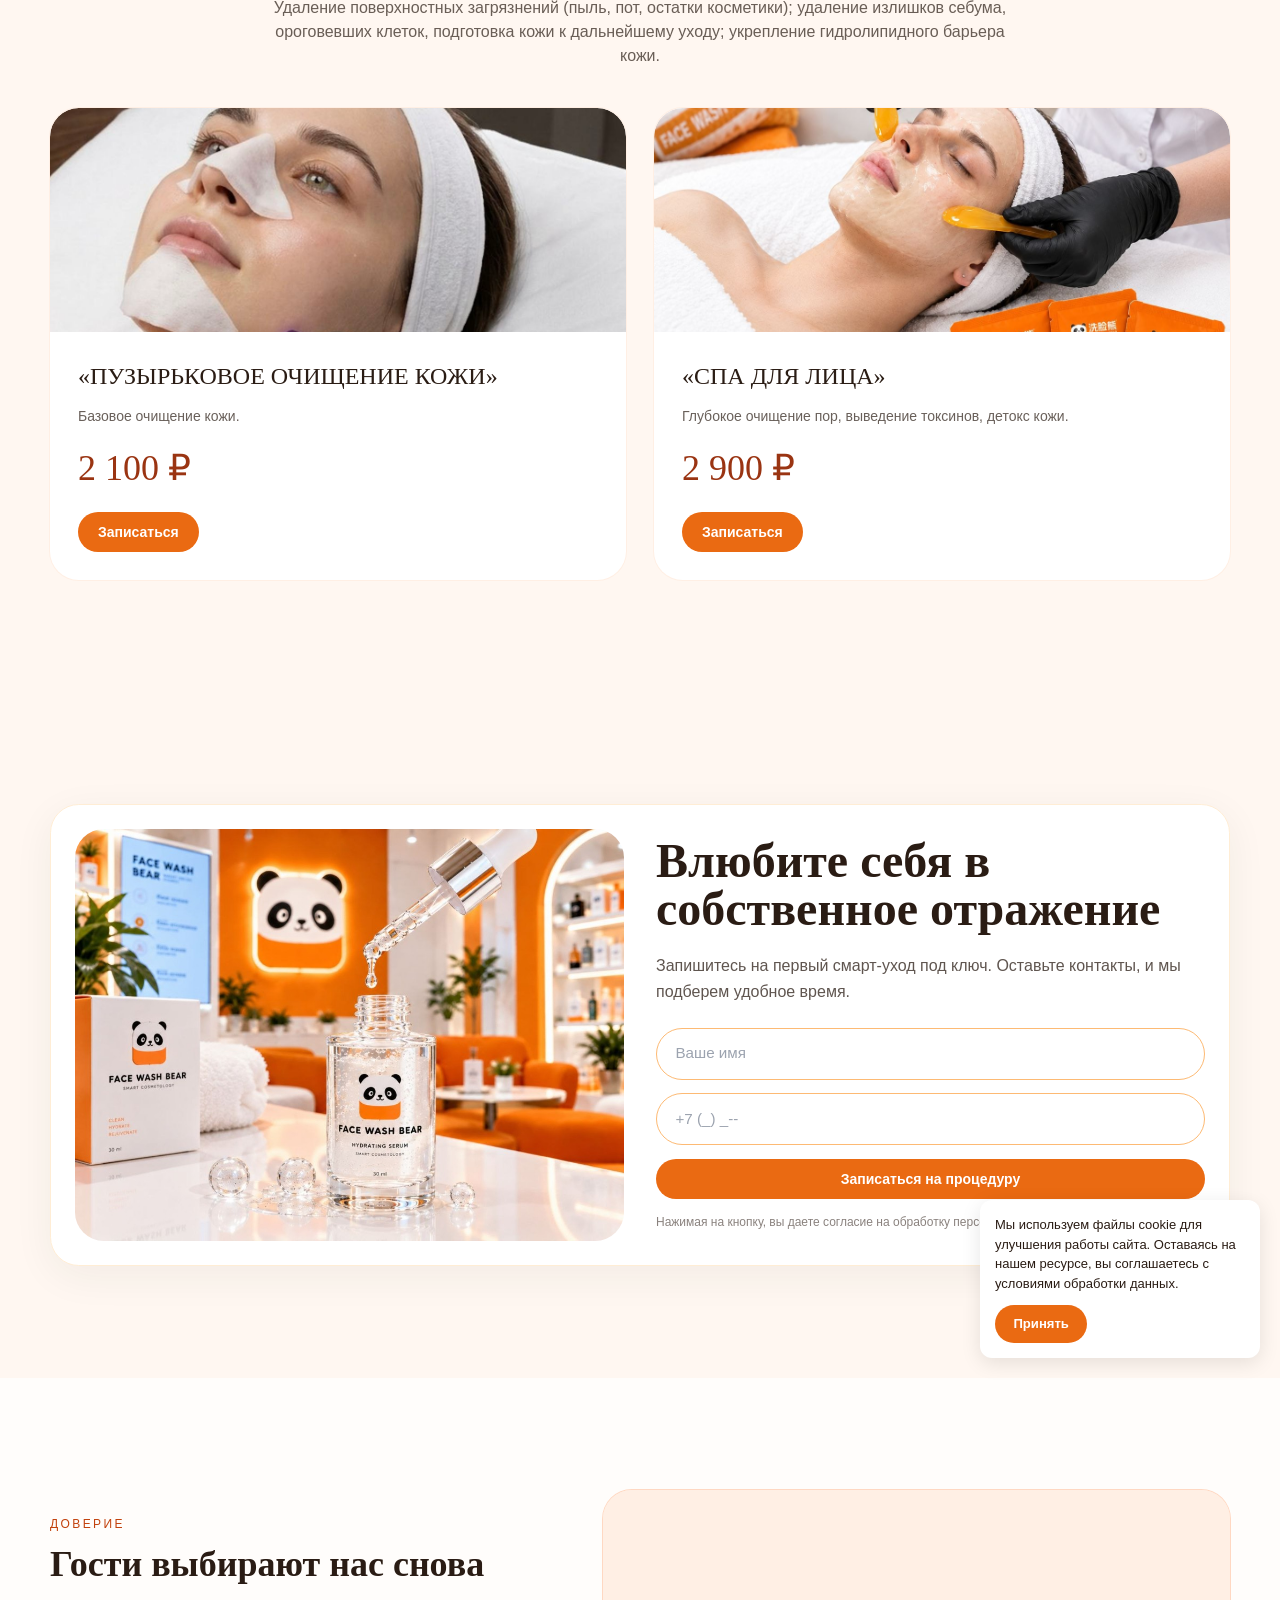
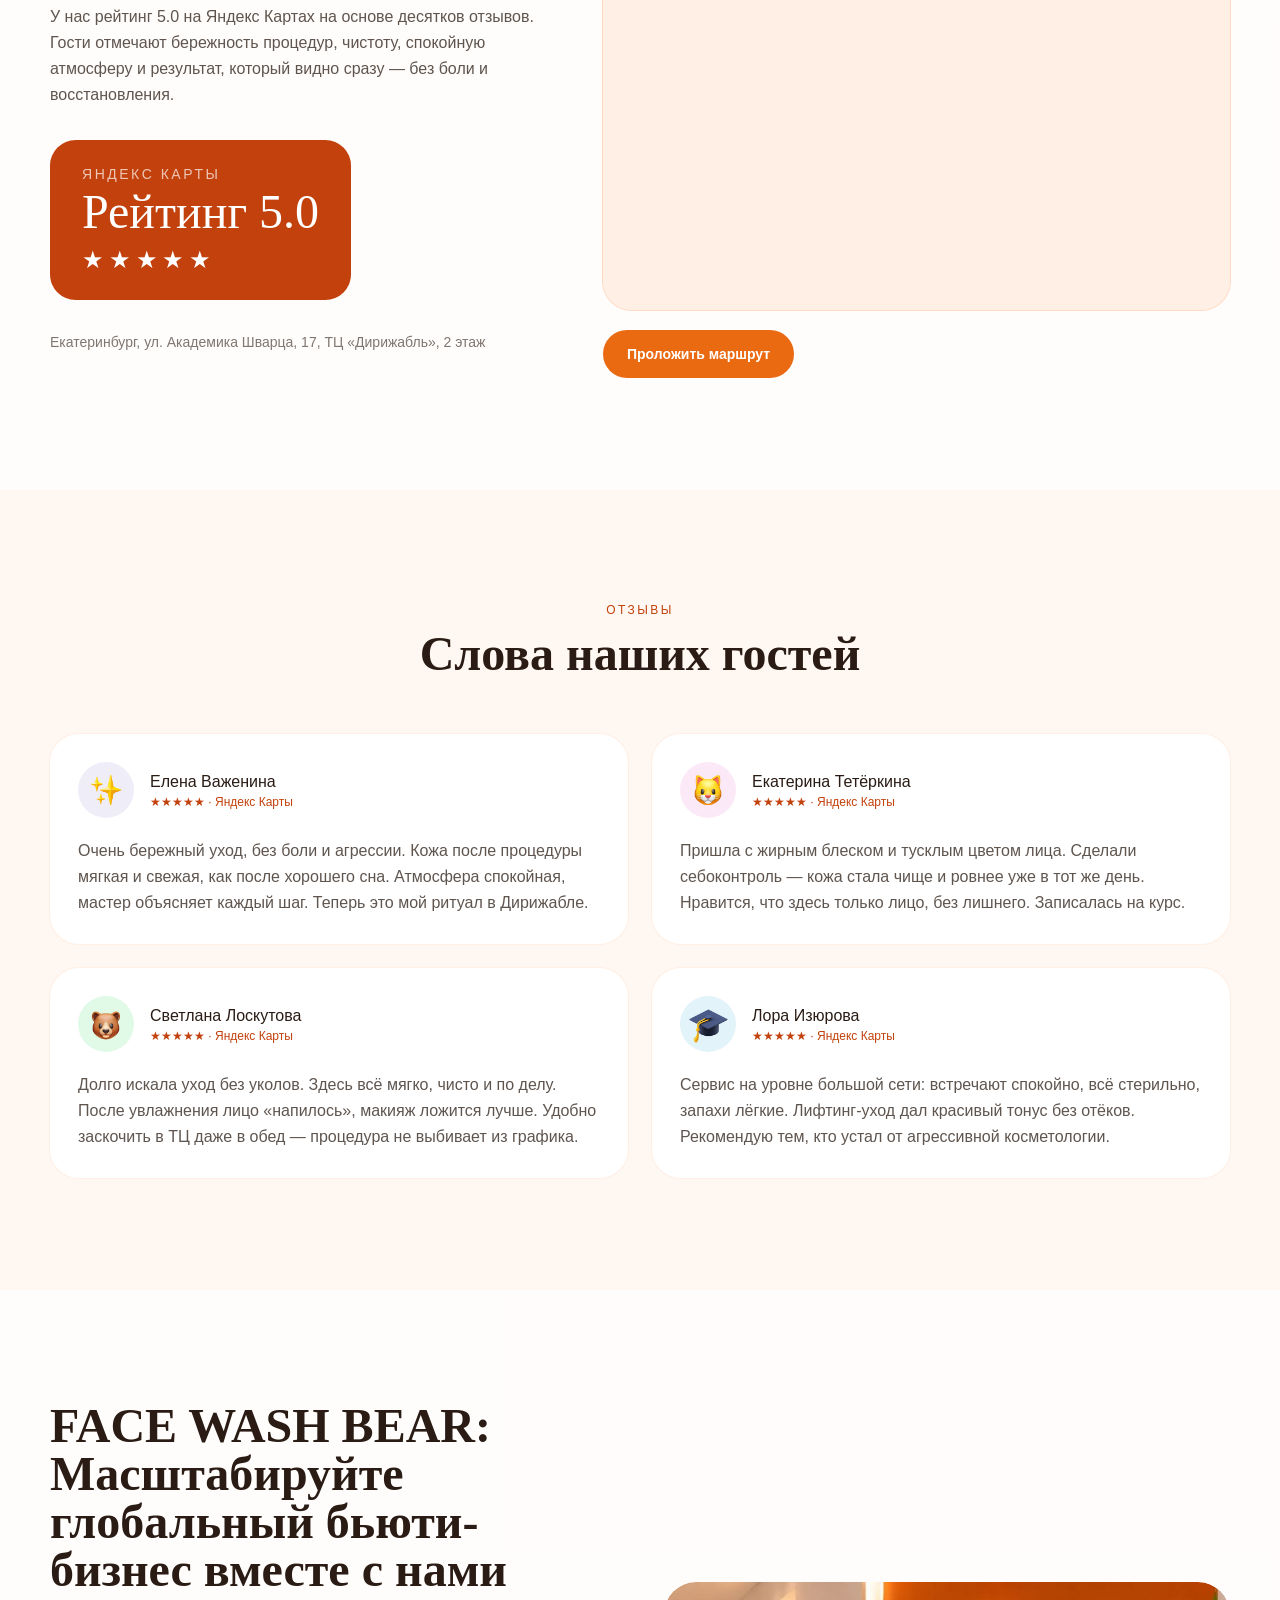
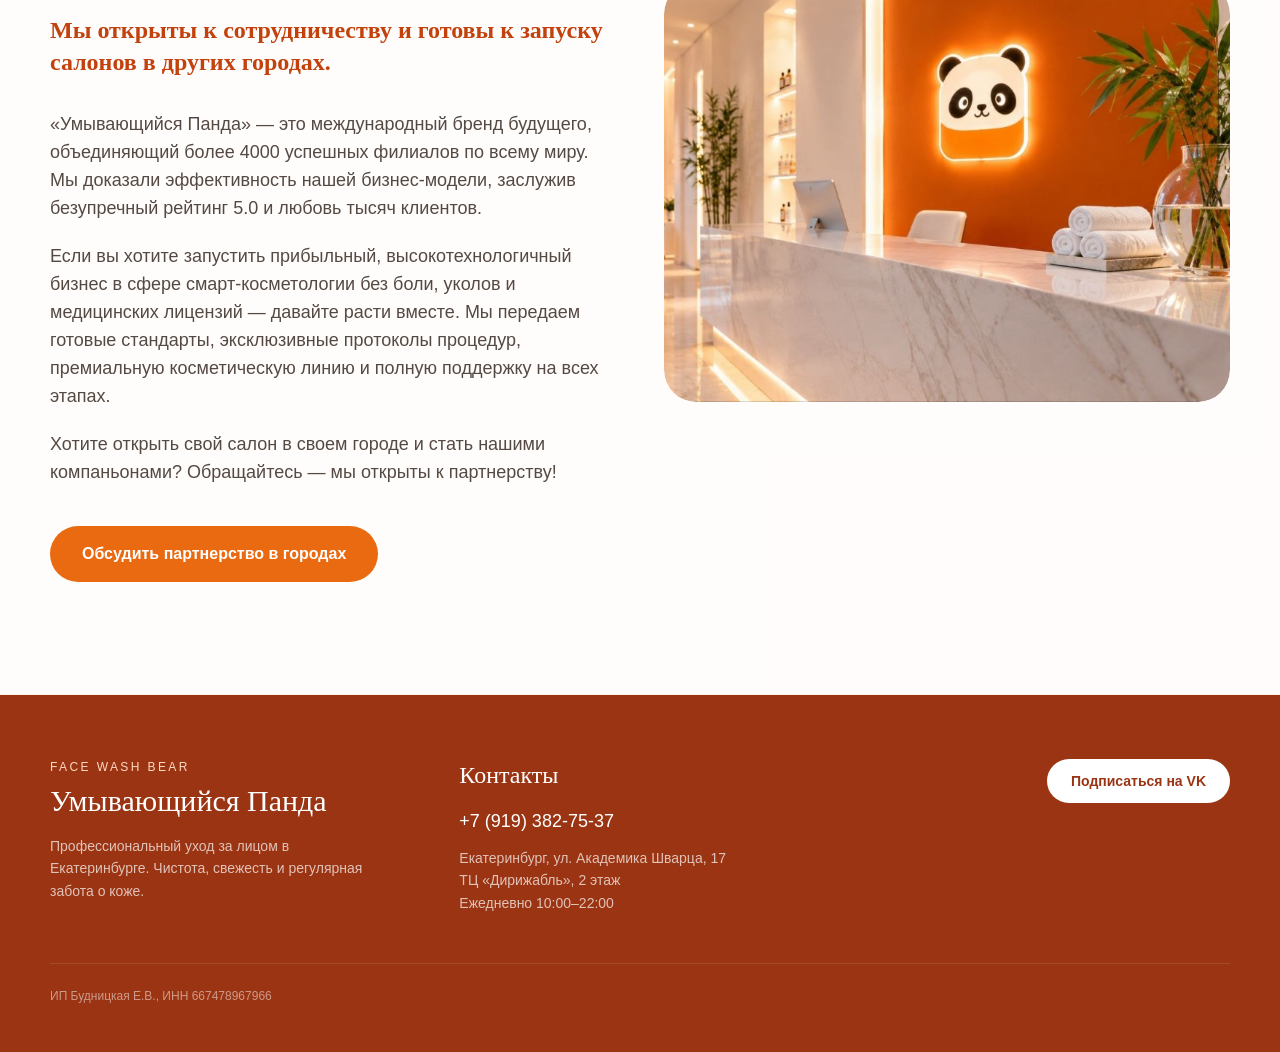
==== commit f7cec010: "Keep the phone layout working without the external Tailwind script. Co-authored-by: Cursor <cursorag" ====
--- a/index.html
+++ b/index.html
@@ -8,36 +8,7 @@
   <link rel="preconnect" href="https://fonts.googleapis.com">
   <link rel="preconnect" href="https://fonts.gstatic.com" crossorigin>
   <link href="https://fonts.googleapis.com/css2?family=Cormorant+Garamond:wght@500;600;700&family=Manrope:wght@400;500;600;700&display=swap" rel="stylesheet">
-  <script src="https://cdn.tailwindcss.com"></script>
-  <script>
-    tailwind.config = {
-      theme: {
-        extend: {
-          colors: {
-            orange: {
-              50: "#fff7f1",
-              100: "#ffefe4",
-              200: "#ffd8c2",
-              300: "#ffb894",
-              400: "#ff9448",
-              500: "#f97316",
-              600: "#ea6a12",
-              700: "#c2410c",
-              800: "#9a3412"
-            },
-            ink: "#2a1c14"
-          },
-          fontFamily: {
-            serif: ["Cormorant Garamond", "serif"],
-            sans: ["Manrope", "sans-serif"]
-          },
-          maxWidth: {
-            site: "1180px"
-          }
-        }
-      }
-    };
-  </script>
+  <link rel="stylesheet" href="css/tailwind.css">
   <link rel="stylesheet" href="css/custom.css">
 </head>
 <body class="font-sans antialiased">
@@ -519,8 +490,7 @@
         <div class="mt-14 grid gap-6 md:grid-cols-2">
           <article class="review-card reveal rounded-[1.8rem] bg-white p-7 ring-1 ring-orange-100">
             <div class="flex items-center gap-4">
-              <!-- Фото / аватар клиента Елены Важениной: загрузите файл images/avatar-1.jpg (квадрат 200×200, портрет) -->
-              <img src="images/avatar-1.jpg" onerror="this.onerror=null;this.src='https://picsum.photos/seed/client-elena/200/200'" alt="Елена Важенина" class="h-14 w-14 rounded-full object-cover">
+              <img src="images/avatar-1.jpg" alt="Елена Важенина" width="200" height="200" class="h-14 w-14 shrink-0 rounded-full object-cover">
               <div>
                 <h3 class="font-medium">Елена Важенина</h3>
                 <p class="text-xs text-orange-700">★★★★★ · Яндекс Карты</p>
@@ -531,8 +501,7 @@
 
           <article class="review-card reveal rounded-[1.8rem] bg-white p-7 ring-1 ring-orange-100">
             <div class="flex items-center gap-4">
-              <!-- Фото / аватар клиента Екатерины Тетёркиной: загрузите файл images/avatar-2.jpg (квадрат 200×200, портрет) -->
-              <img src="images/avatar-2.jpg" onerror="this.onerror=null;this.src='https://picsum.photos/seed/client-ekaterina/200/200'" alt="Екатерина Тетёркина" class="h-14 w-14 rounded-full object-cover">
+              <img src="images/avatar-2.jpg" alt="Екатерина Тетёркина" width="200" height="200" class="h-14 w-14 shrink-0 rounded-full object-cover">
               <div>
                 <h3 class="font-medium">Екатерина Тетёркина</h3>
                 <p class="text-xs text-orange-700">★★★★★ · Яндекс Карты</p>
@@ -543,8 +512,7 @@
 
           <article class="review-card reveal rounded-[1.8rem] bg-white p-7 ring-1 ring-orange-100">
             <div class="flex items-center gap-4">
-              <!-- Фото / аватар клиента Светланы Лоскутовой: загрузите файл images/avatar-3.jpg (квадрат 200×200, портрет) -->
-              <img src="images/avatar-3.jpg" onerror="this.onerror=null;this.src='https://picsum.photos/seed/client-svetlana/200/200'" alt="Светлана Лоскутова" class="h-14 w-14 rounded-full object-cover">
+              <img src="images/avatar-3.jpg" alt="Светлана Лоскутова" width="200" height="200" class="h-14 w-14 shrink-0 rounded-full object-cover">
               <div>
                 <h3 class="font-medium">Светлана Лоскутова</h3>
                 <p class="text-xs text-orange-700">★★★★★ · Яндекс Карты</p>
@@ -555,8 +523,7 @@
 
           <article class="review-card reveal rounded-[1.8rem] bg-white p-7 ring-1 ring-orange-100">
             <div class="flex items-center gap-4">
-              <!-- Фото / аватар клиента Лоры Изюровой: загрузите файл images/avatar-4.jpg (квадрат 200×200, портрет) -->
-              <img src="images/avatar-4.jpg" onerror="this.onerror=null;this.src='https://picsum.photos/seed/client-lora/200/200'" alt="Лора Изюрова" class="h-14 w-14 rounded-full object-cover">
+              <img src="images/avatar-4.jpg" alt="Лора Изюрова" width="200" height="200" class="h-14 w-14 shrink-0 rounded-full object-cover">
               <div>
                 <h3 class="font-medium">Лора Изюрова</h3>
                 <p class="text-xs text-orange-700">★★★★★ · Яндекс Карты</p>
@@ -645,7 +612,16 @@
         buttons[i].setAttribute("aria-selected", on ? "true" : "false");
       }
       for (var j = 0; j < panels.length; j++) {
-        panels[j].classList.toggle("is-open", panels[j].id === categoryId);
+        var open = panels[j].id === categoryId;
+        panels[j].classList.toggle("is-open", open);
+        if (!open) continue;
+        panels[j].querySelectorAll("img").forEach(function (img) {
+          if (img.complete && img.naturalWidth > 0) return;
+          var src = img.getAttribute("src");
+          if (!src) return;
+          img.src = "";
+          img.src = src;
+        });
       }
     }
 
--- a/css/custom.css
+++ b/css/custom.css
@@ -136,6 +136,13 @@
 .review-card,
 .usp-card {
   transition: transform 0.4s ease, box-shadow 0.4s ease;
+}
+
+.review-card img {
+  width: 3.5rem;
+  height: 3.5rem;
+  flex-shrink: 0;
+  object-fit: cover;
 }
 
 .service-card:hover,
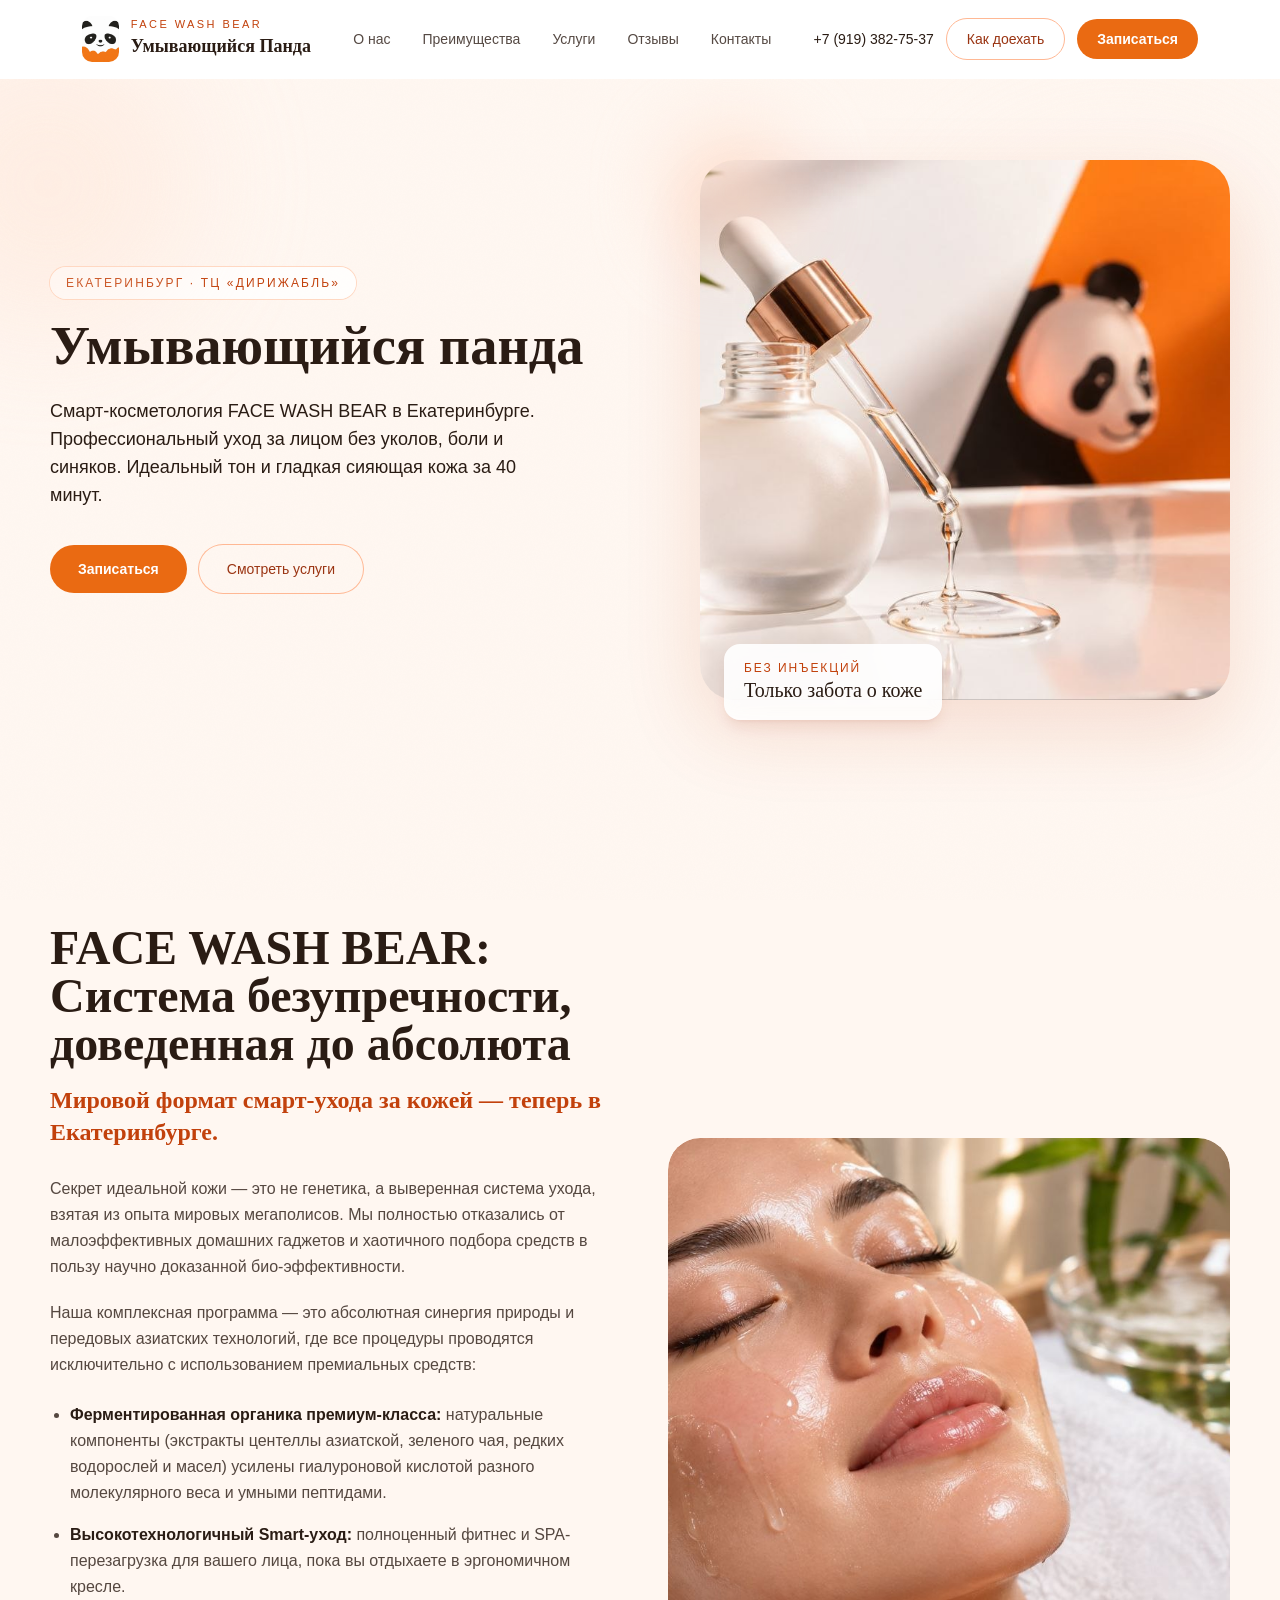
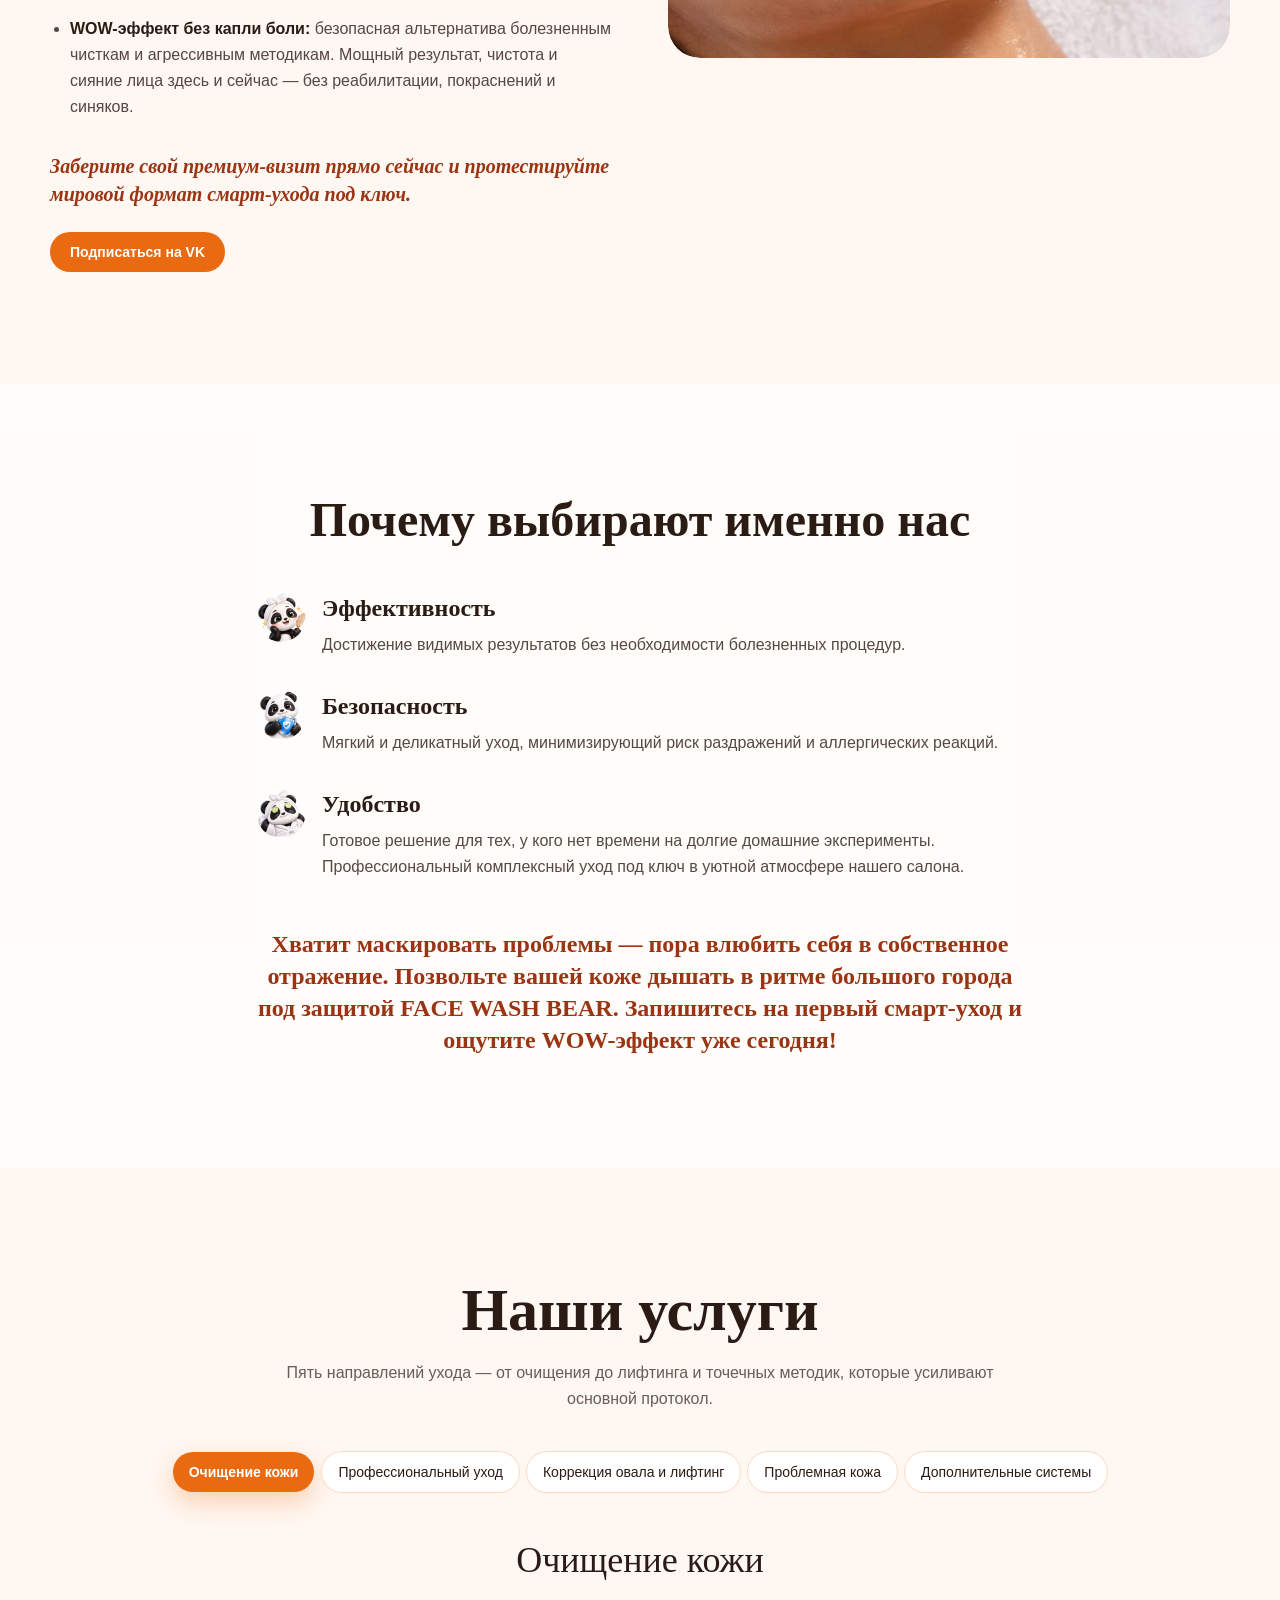
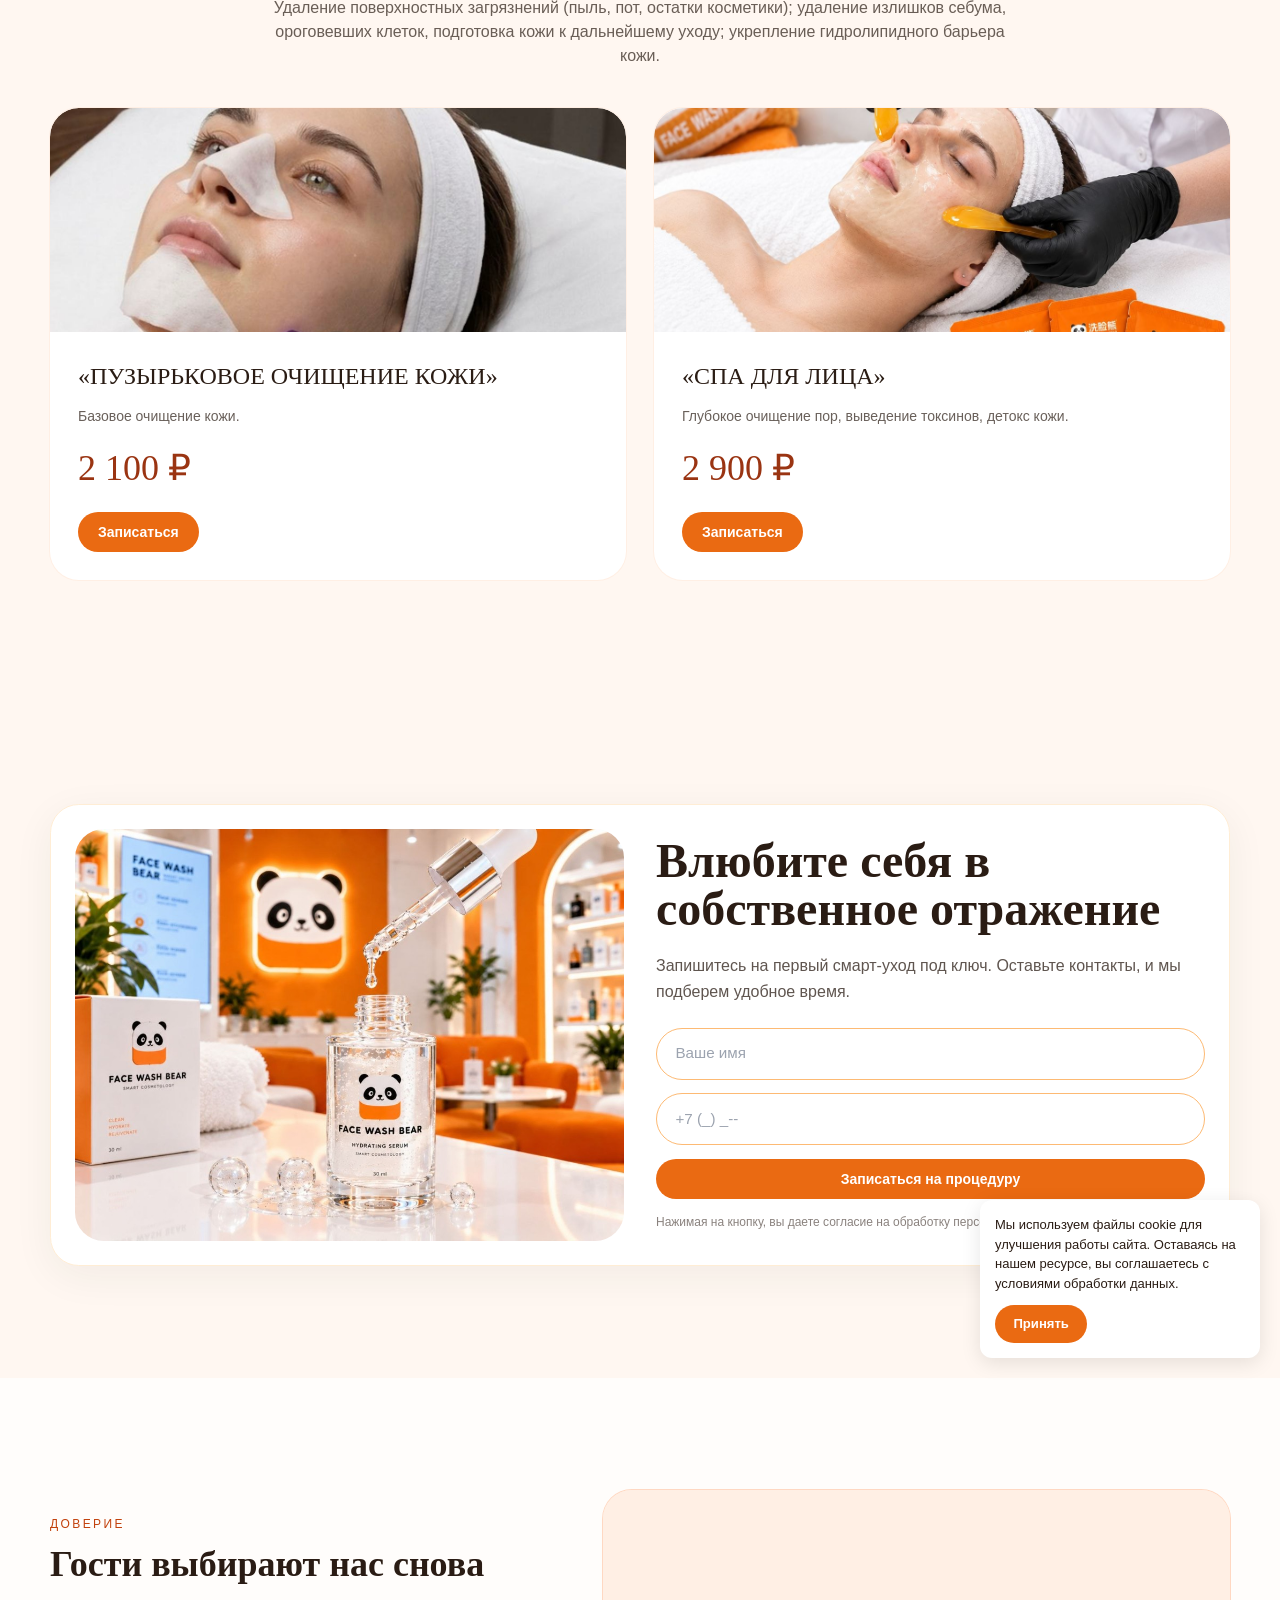
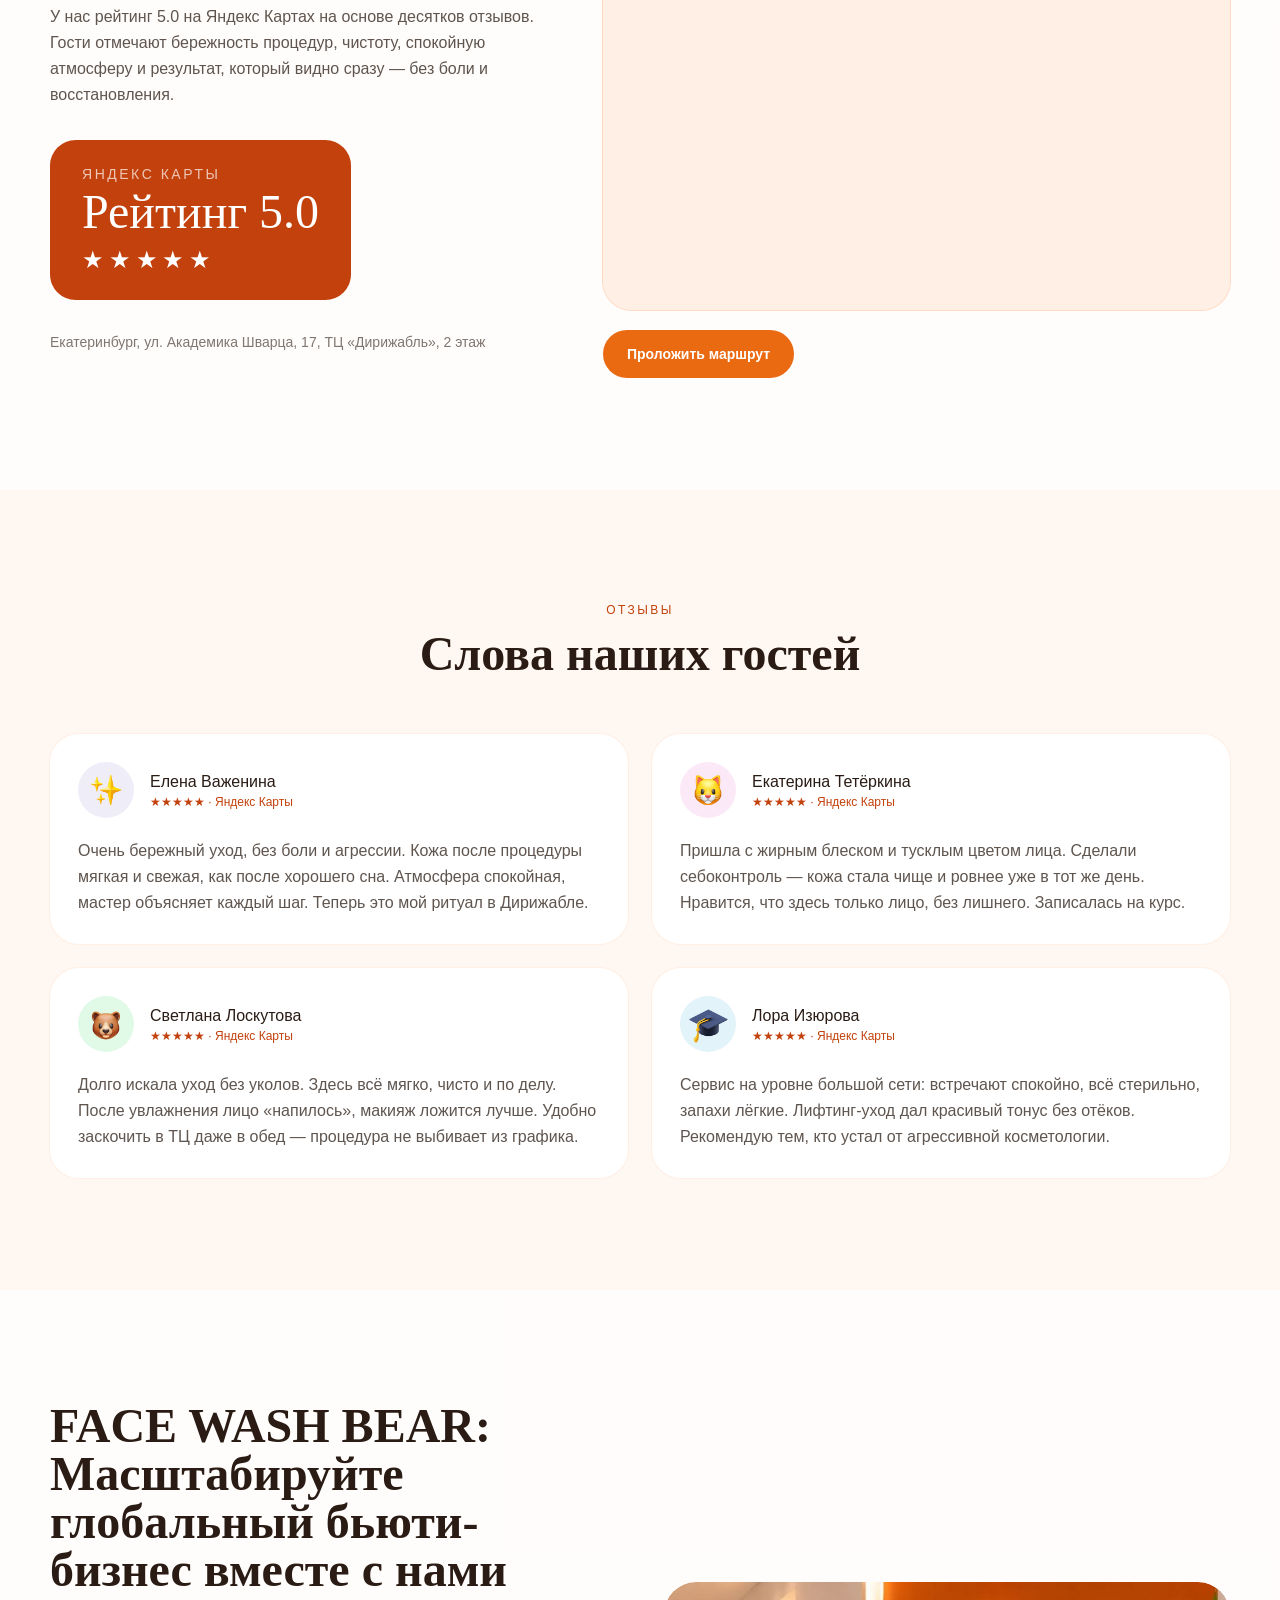
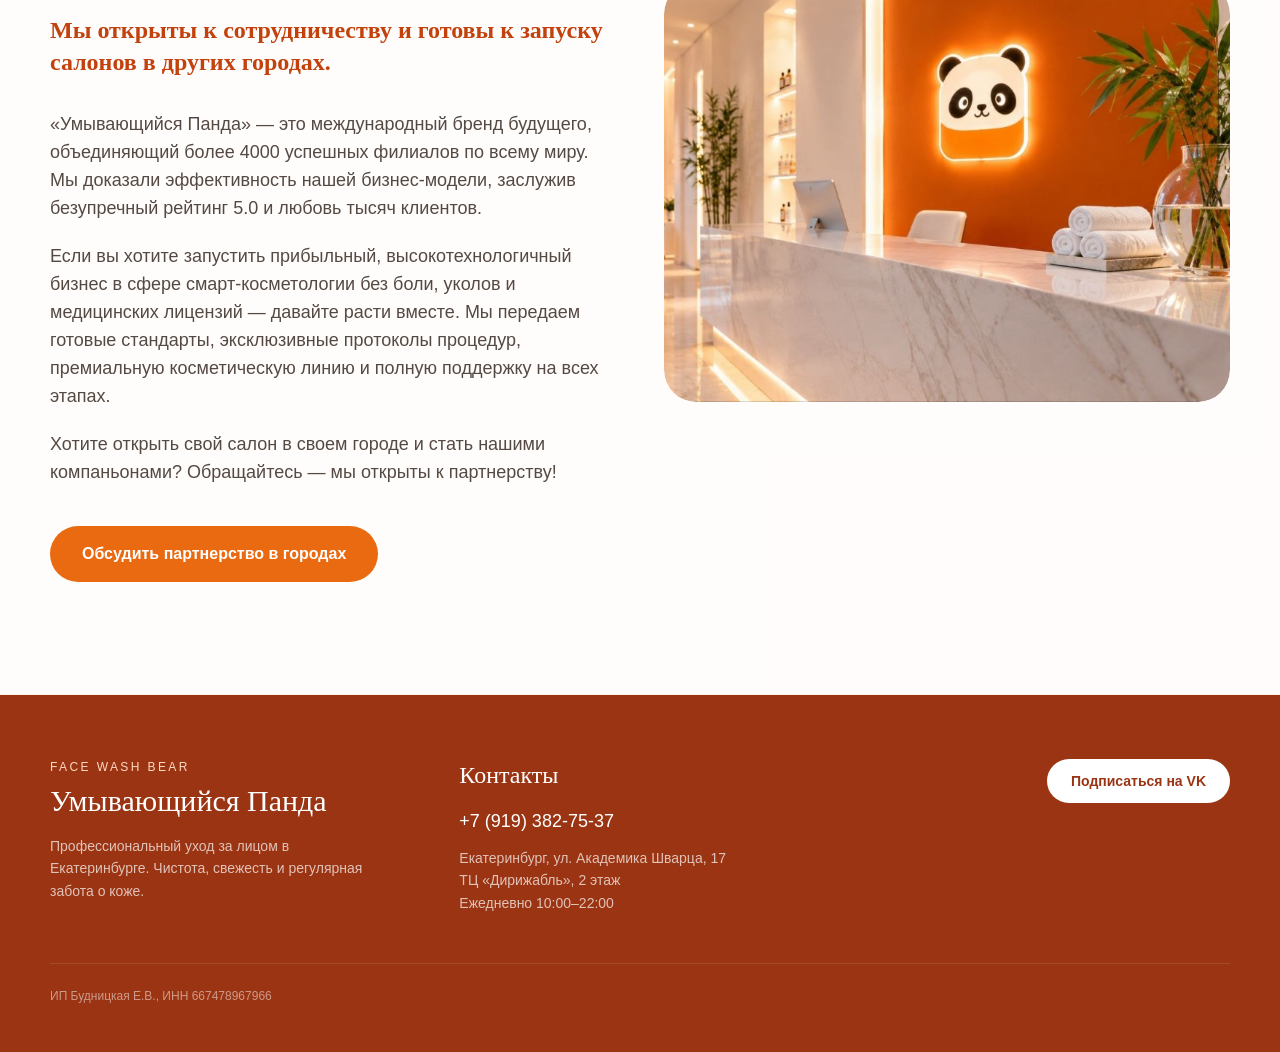
==== commit 97100461: "Show the booking thanks immediately instead of waiting on the mail service. Co-authored-by: Cursor <" ====
--- a/index.html
+++ b/index.html
@@ -601,7 +601,7 @@
     </a>
   </div>
 
-  <script src="js/main.js"></script>
+  <script src="js/main.js?v=20261125"></script>
   <script>
     function openServiceTab(categoryId) {
       var buttons = document.querySelectorAll(".tab-btn");
